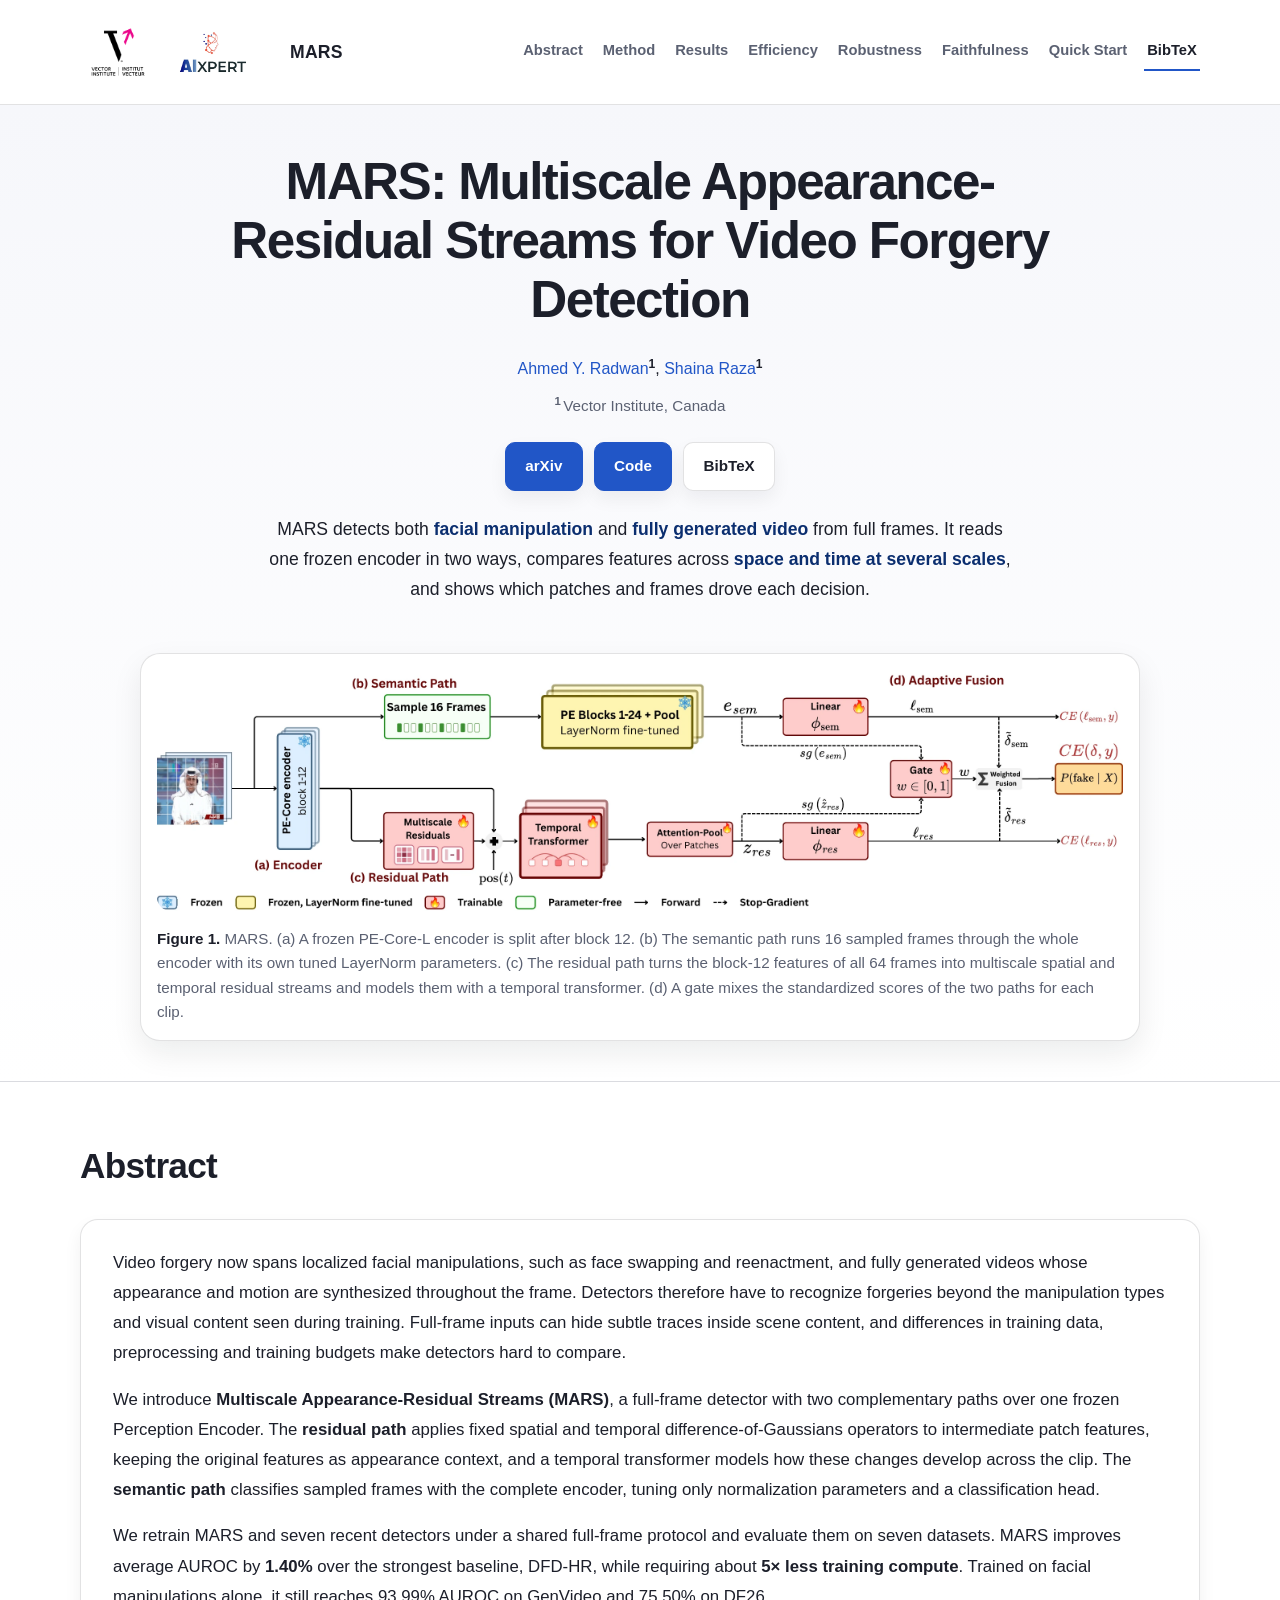
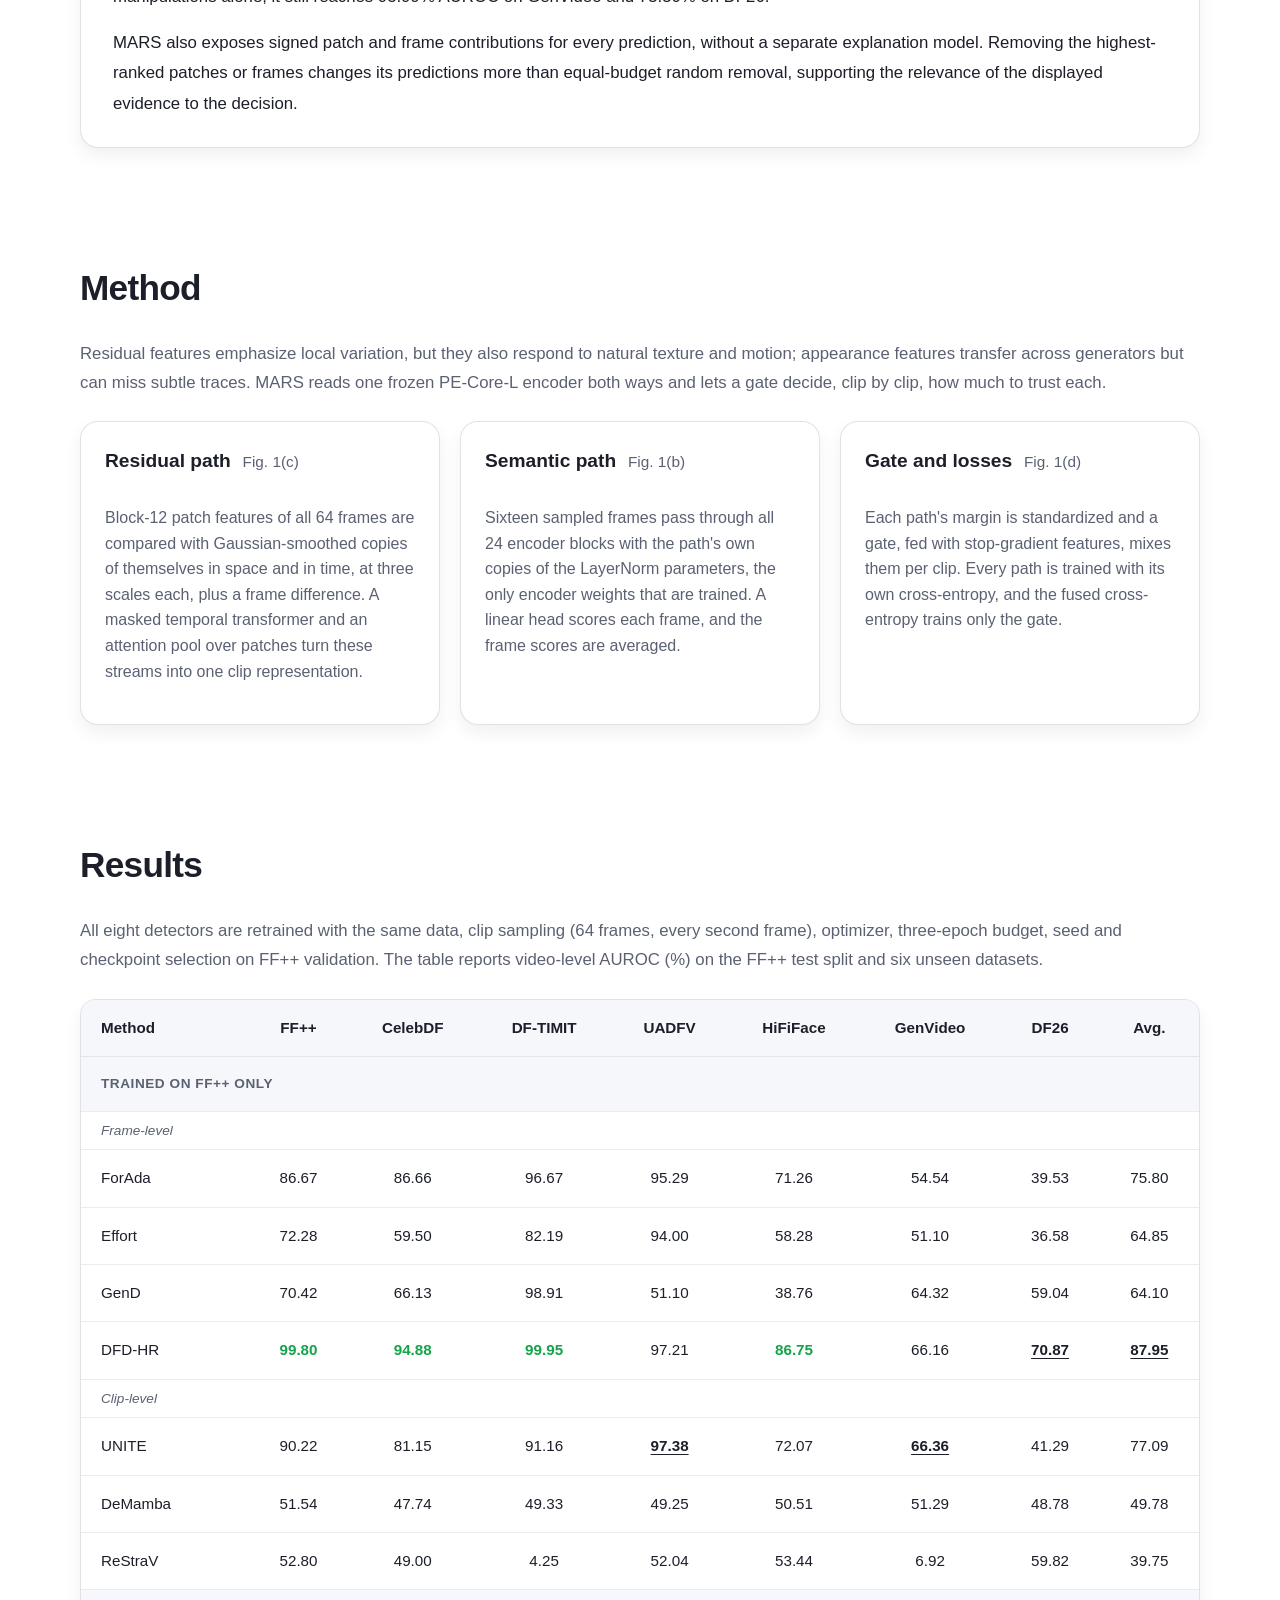
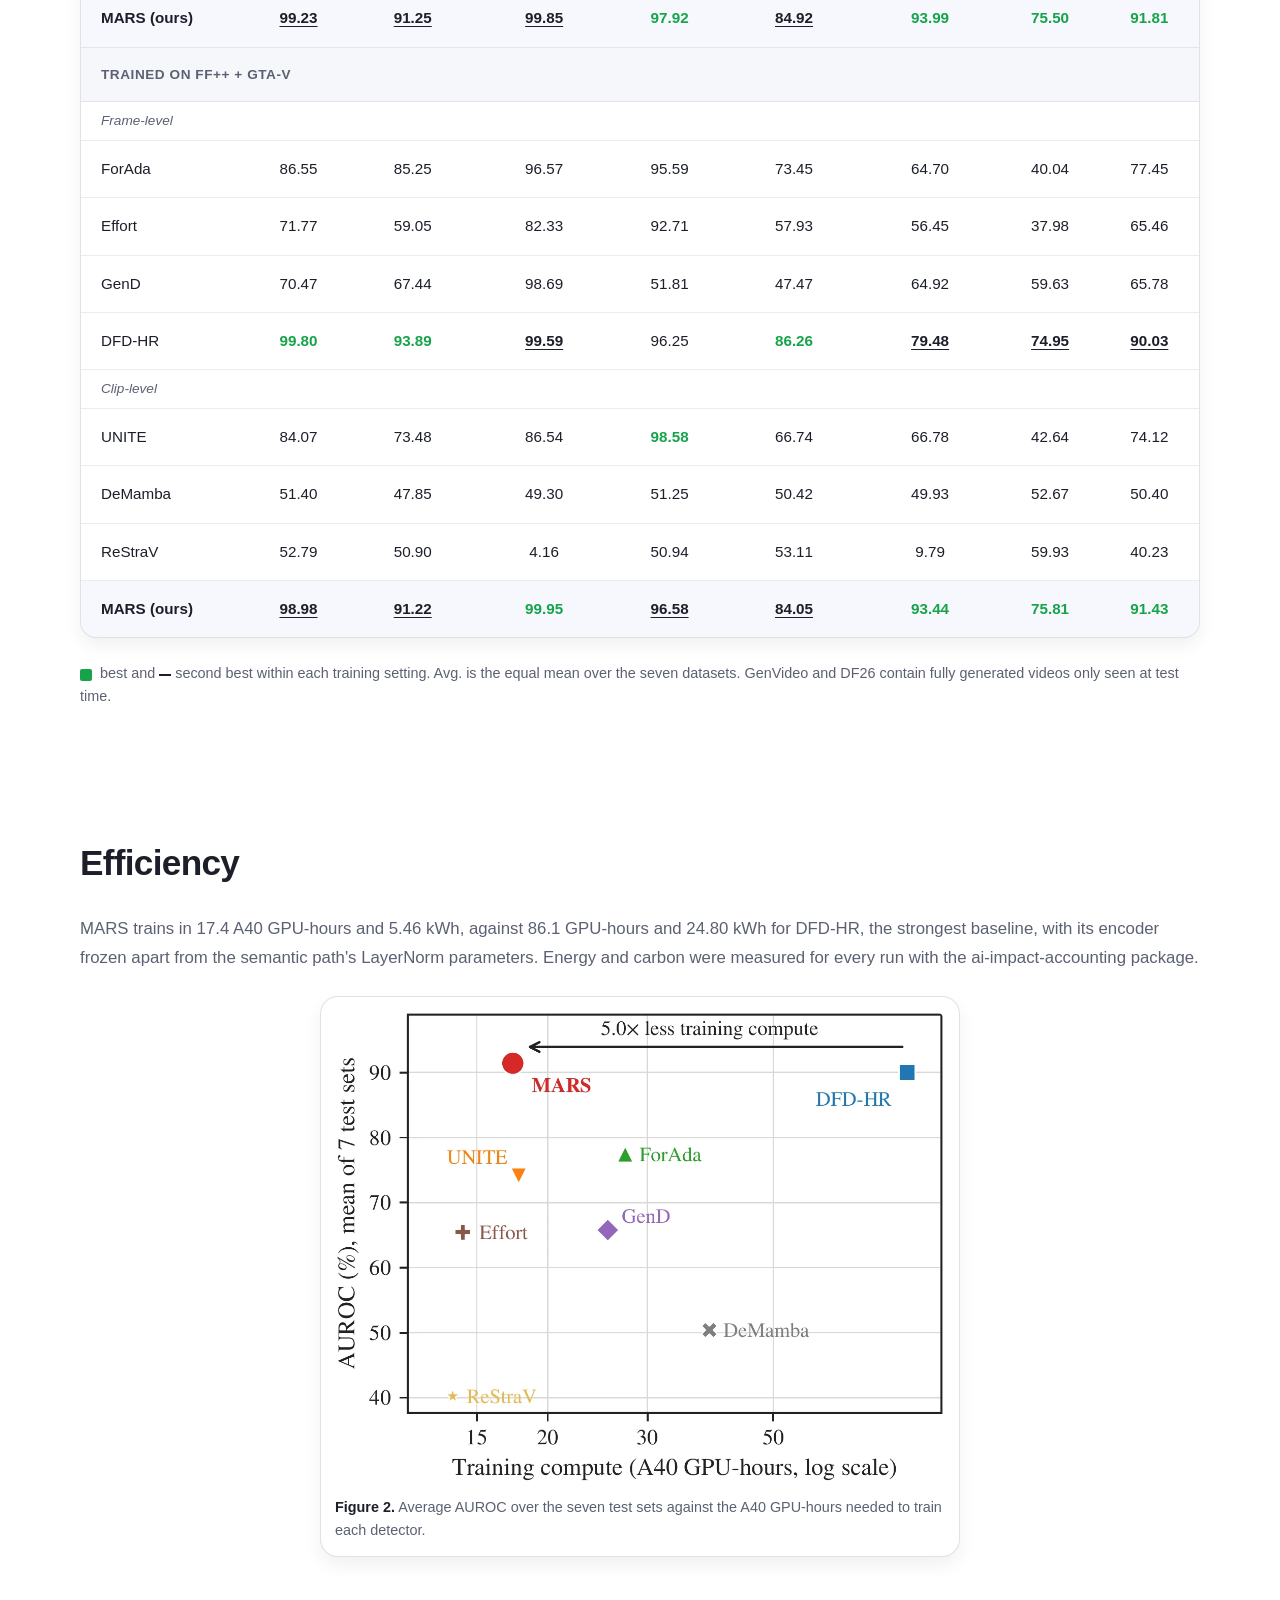
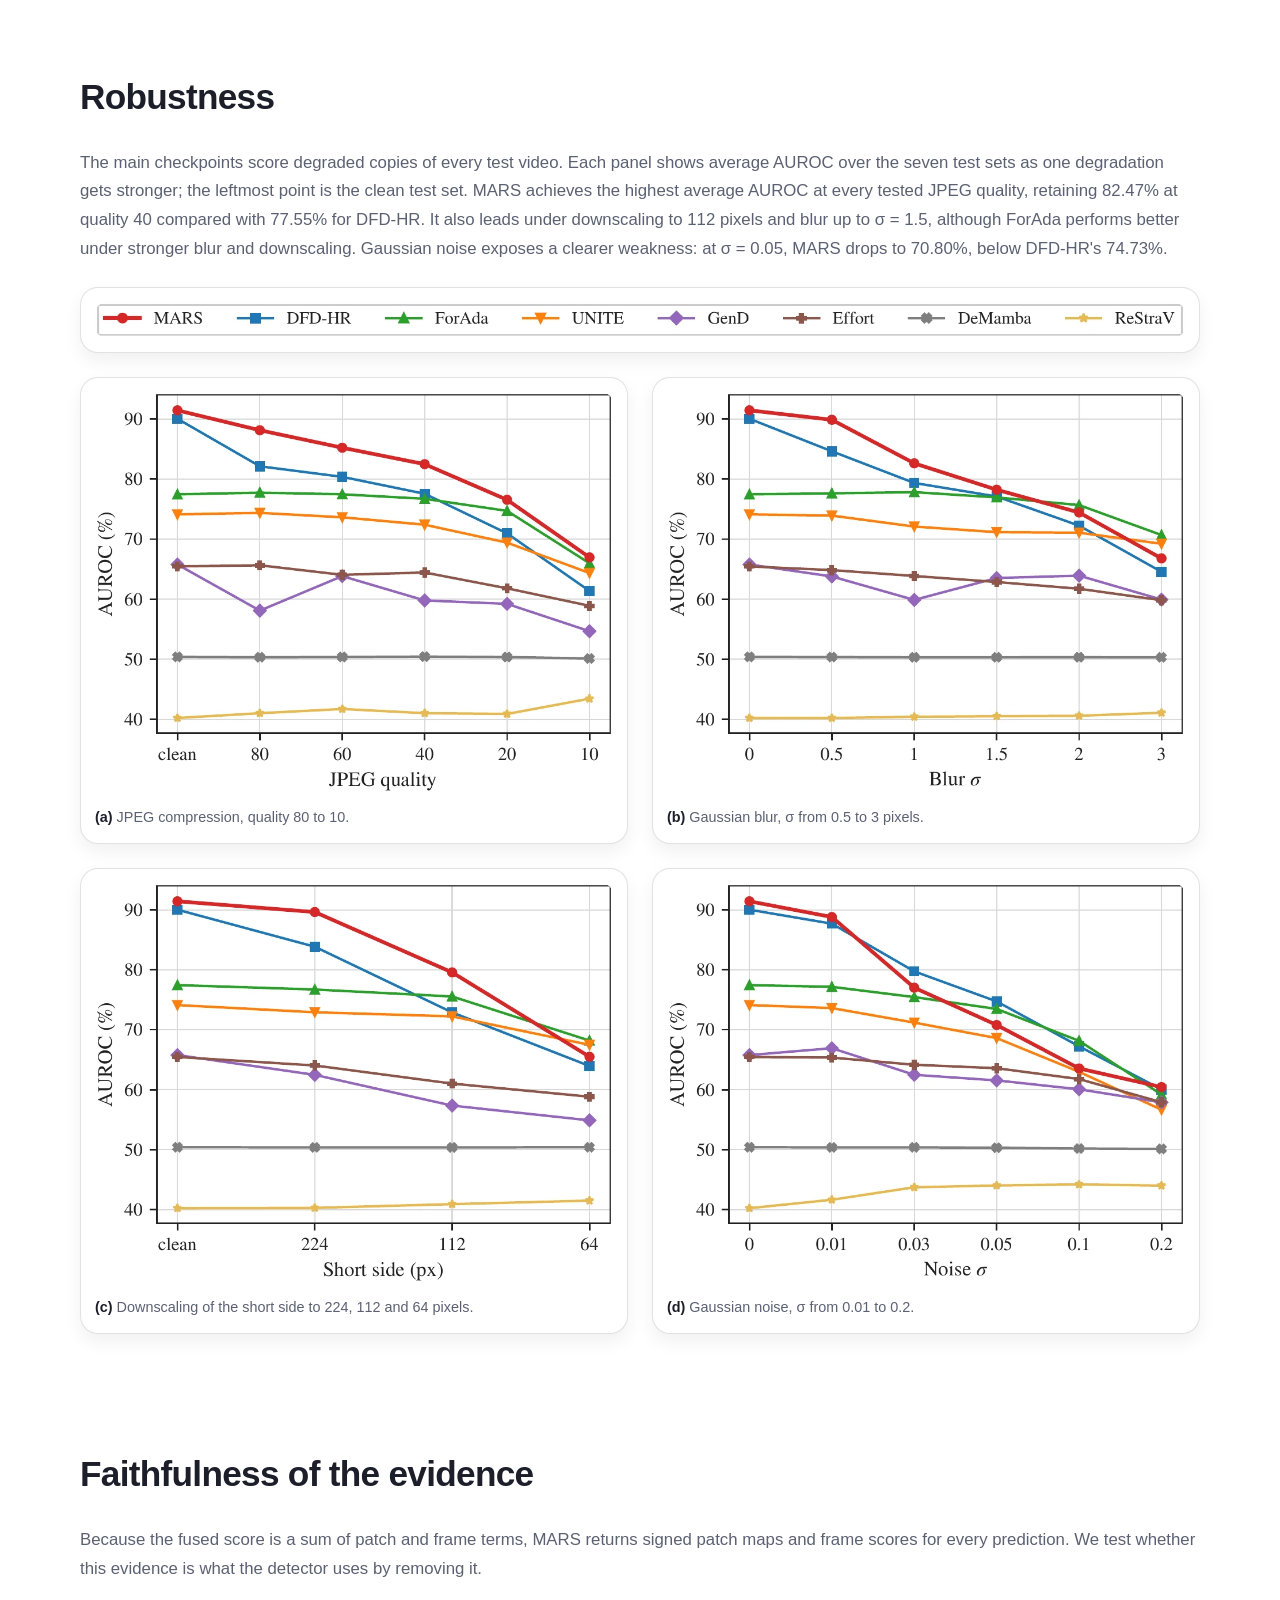
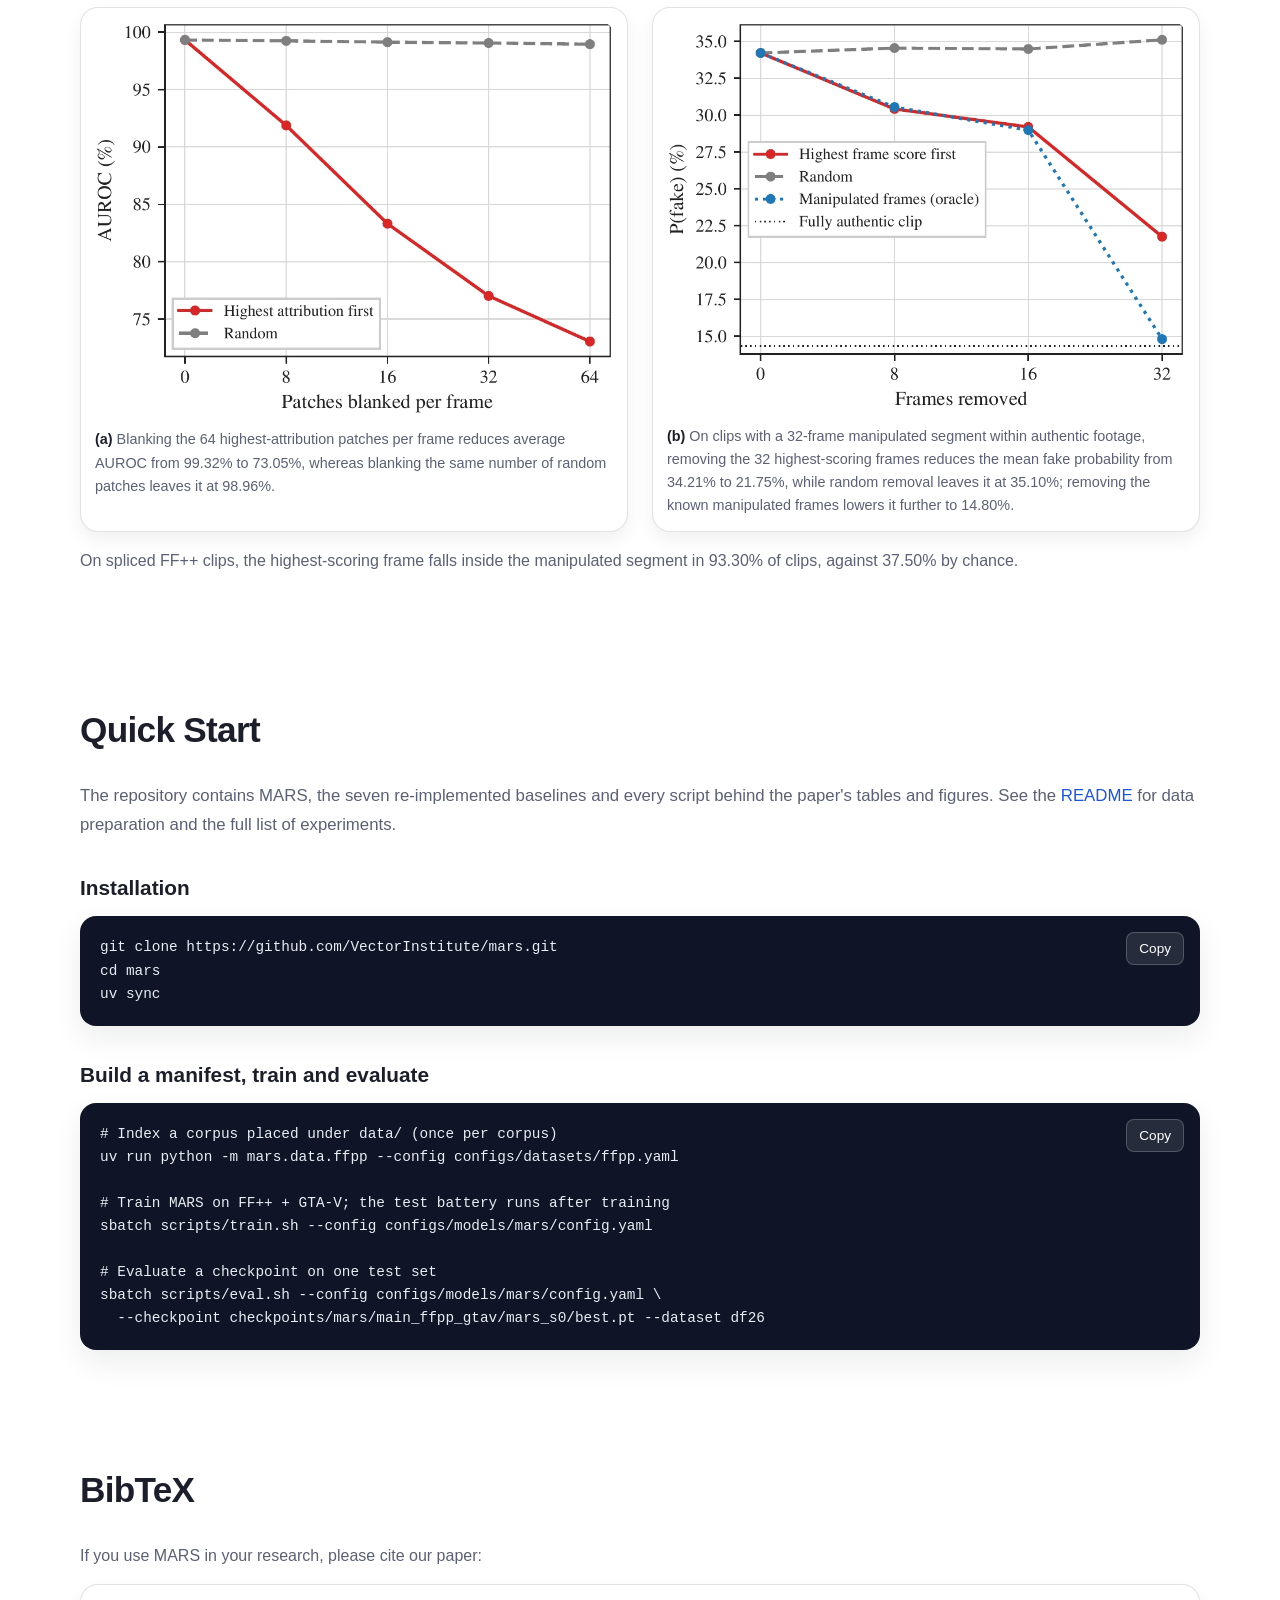
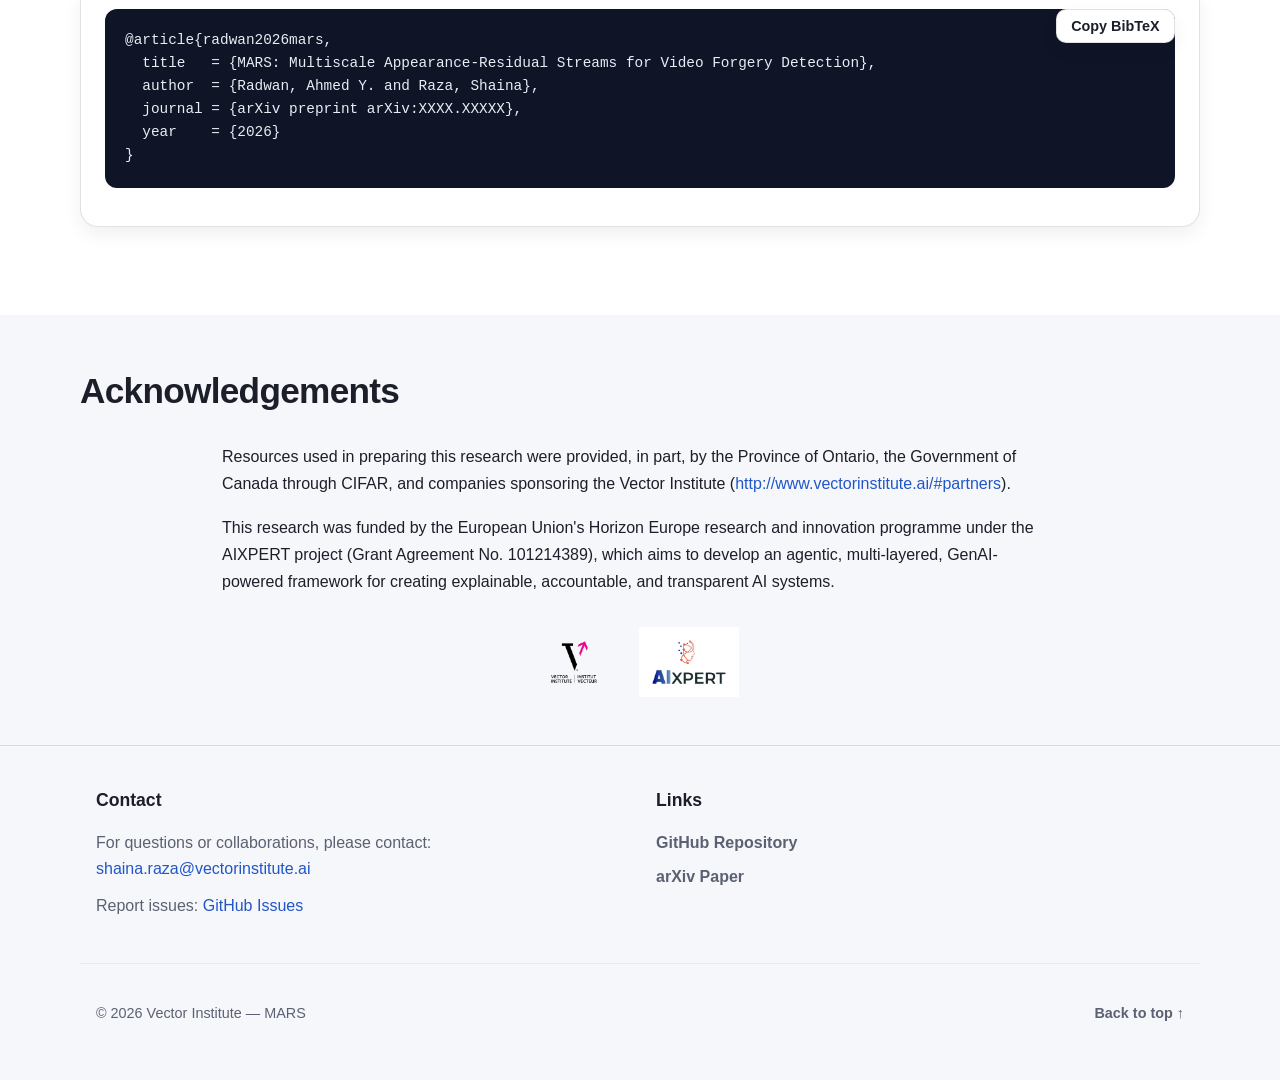
==== docs/index.html @ 0fc864e3 "MARS release" ====
<!-- docs/index.html -->
<!DOCTYPE html>
<html lang="en">
<head>
  <meta charset="UTF-8" />
  <meta name="viewport" content="width=device-width, initial-scale=1.0" />
  <title>MARS: Multiscale Appearance-Residual Streams for Video Forgery Detection</title>
  <meta name="description" content="MARS is a full-frame video forgery detector for facial manipulation and fully generated video. It combines multiscale spatial and temporal feature differences with adapted appearance features from one frozen Perception Encoder, and exposes faithful patch and frame evidence." />
  <link rel="canonical" href="https://vectorinstitute.github.io/mars/" />
  <meta property="og:title" content="MARS: Multiscale Appearance-Residual Streams for Video Forgery Detection" />
  <meta property="og:description" content="A full-frame video forgery detector for facial manipulation and fully generated video, with faithful patch and frame evidence." />
  <meta property="og:type" content="article" />
  <meta property="og:url" content="https://vectorinstitute.github.io/mars/" />
  <meta property="og:image" content="https://vectorinstitute.github.io/mars/assets/og.png" />
  <meta name="twitter:card" content="summary_large_image" />
  <meta name="citation_title" content="MARS: Multiscale Appearance-Residual Streams for Video Forgery Detection" />
  <meta name="citation_author" content="Radwan, Ahmed Y." />
  <meta name="citation_author" content="Raza, Shaina" />
  <meta name="citation_publication_date" content="2026" />
  <link rel="stylesheet" href="style.css" />
  <script defer src="main.js"></script>
  <script type="application/ld+json">
  {
    "@context": "https://schema.org",
    "@type": "ScholarlyArticle",
    "headline": "MARS: Multiscale Appearance-Residual Streams for Video Forgery Detection",
    "keywords": ["deepfake detection", "video forgery detection", "generated video detection", "explainability", "Perception Encoder"],
    "author": [
      {"@type": "Person", "name": "Ahmed Y. Radwan", "affiliation": {"@type": "Organization", "name": "Vector Institute"}},
      {"@type": "Person", "name": "Shaina Raza", "affiliation": {"@type": "Organization", "name": "Vector Institute"}}
    ],
    "datePublished": "2026",
    "publisher": {"@type": "Organization", "name": "Vector Institute"},
    "url": "https://vectorinstitute.github.io/mars"
  }
  </script>
</head>
<body>
  <header class="topbar" id="top">
    <div class="topbar-inner">
      <div class="topbar-logos">
        <img src="assets/logos/vector-black.webp" alt="Vector Institute" class="logo-img logo-vector" />
        <img src="assets/logos/aixpert.webp" alt="AIXPERT" class="logo-img" />
      </div>
      <a class="brand" href="#top" aria-label="MARS home">
        <span class="brand-name">MARS</span>
      </a>
      <button class="nav-toggle" id="navToggle" aria-label="Toggle navigation" aria-expanded="false">
        <span></span><span></span><span></span>
      </button>
      <nav class="nav" id="nav" aria-label="Site navigation">
        <a href="#abstract">Abstract</a>
        <a href="#method">Method</a>
        <a href="#results">Results</a>
        <a href="#efficiency">Efficiency</a>
        <a href="#robustness">Robustness</a>
        <a href="#faithfulness">Faithfulness</a>
        <a href="#quickstart">Quick Start</a>
        <a href="#citation">BibTeX</a>
      </nav>
    </div>
  </header>

  <section class="hero">
    <div class="container">
      <div class="hero-content">
        <div class="hero-text">
          <h1 class="title">MARS: Multiscale Appearance-Residual Streams for Video Forgery Detection</h1>
          <p class="authors">
            <a href="https://scholar.google.com/citations?user=Fmhn-MQAAAAJ&hl=en" target="_blank" rel="noreferrer">Ahmed Y. Radwan</a><sup>1</sup>,
            <a href="https://scholar.google.com/citations?user=chcz7RMAAAAJ&hl=en" target="_blank" rel="noreferrer">Shaina Raza</a><sup>1</sup>
          </p>
          <p class="affiliations"><sup>1</sup>Vector Institute, Canada</p>
          <div class="button-row">
            <a class="btn btn-primary" target="_blank" rel="noreferrer" href="https://arxiv.org/abs/XXXX.XXXXX">
              arXiv
            </a>
            <a class="btn btn-primary" target="_blank" rel="noreferrer" href="https://github.com/VectorInstitute/mars">
              Code
            </a>
            <a class="btn" href="#citation">BibTeX</a>
          </div>
          <p class="lead">
            MARS detects both <strong>facial manipulation</strong> and <strong>fully generated video</strong> from full frames.
            It reads one frozen encoder in two ways, compares features across <strong>space and time at several scales</strong>,
            and shows which patches and frames drove each decision.
          </p>
        </div>
        <div class="hero-figure">
          <figure>
            <img src="assets/figures/mars-overview.webp" alt="MARS architecture: a frozen PE-Core-L encoder, a semantic path with tuned LayerNorms on 16 sampled frames, a residual path with multiscale spatial and temporal difference streams and a temporal transformer on all 64 frames, and a gate that mixes the two paths" />
            <figcaption>
              <strong>Figure 1.</strong> MARS. (a) A frozen PE-Core-L encoder is split after block 12. (b) The semantic path runs
              16 sampled frames through the whole encoder with its own tuned LayerNorm parameters. (c) The residual path turns the
              block-12 features of all 64 frames into multiscale spatial and temporal residual streams and models them with a
              temporal transformer. (d) A gate mixes the standardized scores of the two paths for each clip.
            </figcaption>
          </figure>
        </div>
      </div>
    </div>
  </section>

  <main class="container">
    <section id="abstract" class="section">
      <h2>Abstract</h2>
      <div class="abstract-box">
        <p>
          Video forgery now spans localized facial manipulations, such as face swapping and reenactment, and fully generated
          videos whose appearance and motion are synthesized throughout the frame. Detectors therefore have to recognize forgeries
          beyond the manipulation types and visual content seen during training. Full-frame inputs can hide subtle traces inside
          scene content, and differences in training data, preprocessing and training budgets make detectors hard to compare.
        </p>
        <p>
          We introduce <strong>Multiscale Appearance-Residual Streams (MARS)</strong>, a full-frame detector with two complementary
          paths over one frozen Perception Encoder. The <strong>residual path</strong> applies fixed spatial and temporal
          difference-of-Gaussians operators to intermediate patch features, keeping the original features as appearance context,
          and a temporal transformer models how these changes develop across the clip. The <strong>semantic path</strong> classifies
          sampled frames with the complete encoder, tuning only normalization parameters and a classification head.
        </p>
        <p>
          We retrain MARS and seven recent detectors under a shared full-frame protocol and evaluate them on seven datasets.
          MARS improves average AUROC by <strong>1.40%</strong> over the strongest baseline, DFD-HR, while requiring about
          <strong>5&times; less training compute</strong>. Trained on facial manipulations alone, it still reaches 93.99% AUROC on
          GenVideo and 75.50% on DF26.
        </p>
        <p>
          MARS also exposes signed patch and frame contributions for every prediction, without a separate explanation model.
          Removing the highest-ranked patches or frames changes its predictions more than equal-budget random removal,
          supporting the relevance of the displayed evidence to the decision.
        </p>
      </div>
    </section>

    <section id="method" class="section">
      <h2>Method</h2>
      <p class="section-intro">
        Residual features emphasize local variation, but they also respond to natural texture and motion; appearance features
        transfer across generators but can miss subtle traces. MARS reads one frozen PE-Core-L encoder both ways and lets a gate
        decide, clip by clip, how much to trust each.
      </p>
      <div class="task-grid">
        <div class="task-card">
          <div class="task-header"><h3>Residual path <span class="panel-ref">Fig. 1(c)</span></h3></div>
          <p class="task-description">
            Block-12 patch features of all 64 frames are compared with Gaussian-smoothed copies of themselves in space and in time,
            at three scales each, plus a frame difference. A masked temporal transformer and an attention pool over patches turn
            these streams into one clip representation.
          </p>
        </div>
        <div class="task-card">
          <div class="task-header"><h3>Semantic path <span class="panel-ref">Fig. 1(b)</span></h3></div>
          <p class="task-description">
            Sixteen sampled frames pass through all 24 encoder blocks with the path's own copies of the LayerNorm parameters,
            the only encoder weights that are trained. A linear head scores each frame, and the frame scores are averaged.
          </p>
        </div>
        <div class="task-card">
          <div class="task-header"><h3>Gate and losses <span class="panel-ref">Fig. 1(d)</span></h3></div>
          <p class="task-description">
            Each path's margin is standardized and a gate, fed with stop-gradient features, mixes them per clip. Every path is
            trained with its own cross-entropy, and the fused cross-entropy trains only the gate.
          </p>
        </div>
      </div>
    </section>

    <section id="results" class="section">
      <h2>Results</h2>
      <p class="section-intro">
        All eight detectors are retrained with the same data, clip sampling (64 frames, every second frame), optimizer,
        three-epoch budget, seed and checkpoint selection on FF++ validation. The table reports video-level AUROC (%) on the
        FF++ test split and six unseen datasets.
      </p>
      <div class="table-wrap">
        <table class="table">
          <thead>
            <tr>
              <th>Method</th>
              <th class="center">FF++</th>
              <th class="center">CelebDF</th>
              <th class="center">DF-TIMIT</th>
              <th class="center">UADFV</th>
              <th class="center">HiFiFace</th>
              <th class="center">GenVideo</th>
              <th class="center">DF26</th>
              <th class="center">Avg.</th>
            </tr>
          </thead>
          <tbody>
          <tr class="group"><td colspan="9">Trained on FF++ only</td></tr>
          <tr class="subgroup"><td colspan="9">Frame-level</td></tr>
          <tr><td>ForAda</td><td class="center">86.67</td><td class="center">86.66</td><td class="center">96.67</td><td class="center">95.29</td><td class="center">71.26</td><td class="center">54.54</td><td class="center">39.53</td><td class="center">75.80</td></tr>
          <tr><td>Effort</td><td class="center">72.28</td><td class="center">59.50</td><td class="center">82.19</td><td class="center">94.00</td><td class="center">58.28</td><td class="center">51.10</td><td class="center">36.58</td><td class="center">64.85</td></tr>
          <tr><td>GenD</td><td class="center">70.42</td><td class="center">66.13</td><td class="center">98.91</td><td class="center">51.10</td><td class="center">38.76</td><td class="center">64.32</td><td class="center">59.04</td><td class="center">64.10</td></tr>
          <tr><td>DFD-HR</td><td class="center best">99.80</td><td class="center best">94.88</td><td class="center best">99.95</td><td class="center">97.21</td><td class="center best">86.75</td><td class="center">66.16</td><td class="center second">70.87</td><td class="center second">87.95</td></tr>
          <tr class="subgroup"><td colspan="9">Clip-level</td></tr>
          <tr><td>UNITE</td><td class="center">90.22</td><td class="center">81.15</td><td class="center">91.16</td><td class="center second">97.38</td><td class="center">72.07</td><td class="center second">66.36</td><td class="center">41.29</td><td class="center">77.09</td></tr>
          <tr><td>DeMamba</td><td class="center">51.54</td><td class="center">47.74</td><td class="center">49.33</td><td class="center">49.25</td><td class="center">50.51</td><td class="center">51.29</td><td class="center">48.78</td><td class="center">49.78</td></tr>
          <tr><td>ReStraV</td><td class="center">52.80</td><td class="center">49.00</td><td class="center">4.25</td><td class="center">52.04</td><td class="center">53.44</td><td class="center">6.92</td><td class="center">59.82</td><td class="center">39.75</td></tr>
          <tr class="highlight"><td>MARS (ours)</td><td class="center second">99.23</td><td class="center second">91.25</td><td class="center second">99.85</td><td class="center best">97.92</td><td class="center second">84.92</td><td class="center best">93.99</td><td class="center best">75.50</td><td class="center best">91.81</td></tr>
          <tr class="group"><td colspan="9">Trained on FF++ + GTA-V</td></tr>
          <tr class="subgroup"><td colspan="9">Frame-level</td></tr>
          <tr><td>ForAda</td><td class="center">86.55</td><td class="center">85.25</td><td class="center">96.57</td><td class="center">95.59</td><td class="center">73.45</td><td class="center">64.70</td><td class="center">40.04</td><td class="center">77.45</td></tr>
          <tr><td>Effort</td><td class="center">71.77</td><td class="center">59.05</td><td class="center">82.33</td><td class="center">92.71</td><td class="center">57.93</td><td class="center">56.45</td><td class="center">37.98</td><td class="center">65.46</td></tr>
          <tr><td>GenD</td><td class="center">70.47</td><td class="center">67.44</td><td class="center">98.69</td><td class="center">51.81</td><td class="center">47.47</td><td class="center">64.92</td><td class="center">59.63</td><td class="center">65.78</td></tr>
          <tr><td>DFD-HR</td><td class="center best">99.80</td><td class="center best">93.89</td><td class="center second">99.59</td><td class="center">96.25</td><td class="center best">86.26</td><td class="center second">79.48</td><td class="center second">74.95</td><td class="center second">90.03</td></tr>
          <tr class="subgroup"><td colspan="9">Clip-level</td></tr>
          <tr><td>UNITE</td><td class="center">84.07</td><td class="center">73.48</td><td class="center">86.54</td><td class="center best">98.58</td><td class="center">66.74</td><td class="center">66.78</td><td class="center">42.64</td><td class="center">74.12</td></tr>
          <tr><td>DeMamba</td><td class="center">51.40</td><td class="center">47.85</td><td class="center">49.30</td><td class="center">51.25</td><td class="center">50.42</td><td class="center">49.93</td><td class="center">52.67</td><td class="center">50.40</td></tr>
          <tr><td>ReStraV</td><td class="center">52.79</td><td class="center">50.90</td><td class="center">4.16</td><td class="center">50.94</td><td class="center">53.11</td><td class="center">9.79</td><td class="center">59.93</td><td class="center">40.23</td></tr>
          <tr class="highlight"><td>MARS (ours)</td><td class="center second">98.98</td><td class="center second">91.22</td><td class="center best">99.95</td><td class="center second">96.58</td><td class="center second">84.05</td><td class="center best">93.44</td><td class="center best">75.81</td><td class="center best">91.43</td></tr>
          </tbody>
        </table>
      </div>
      <p class="table-note">
        <span class="best"></span> best and <span class="second-mark"></span> second best within each training setting.
        Avg. is the equal mean over the seven datasets. GenVideo and DF26 contain fully generated videos only seen at test time.
      </p>
    </section>

    <section id="efficiency" class="section">
      <h2>Efficiency</h2>
      <p class="section-intro">
        MARS trains in 17.4 A40 GPU-hours and 5.46 kWh, against 86.1 GPU-hours and 24.80 kWh for DFD-HR, the strongest
        baseline, with its encoder frozen apart from the semantic path's LayerNorm parameters. Energy and carbon were measured
        for every run with the ai-impact-accounting package.
      </p>
      <figure class="figure figure-medium">
        <img src="assets/figures/accuracy-vs-compute.webp" alt="Average AUROC against training GPU-hours for the eight detectors; MARS is top left" />
        <figcaption><strong>Figure 2.</strong> Average AUROC over the seven test sets against the A40 GPU-hours needed to train each detector.</figcaption>
      </figure>
    </section>

    <section id="robustness" class="section">
      <h2>Robustness</h2>
      <p class="section-intro">
        The main checkpoints score degraded copies of every test video. Each panel shows average AUROC over the seven test sets
        as one degradation gets stronger; the leftmost point is the clean test set. MARS achieves the highest average AUROC at
        every tested JPEG quality, retaining 82.47% at quality 40 compared with 77.55% for DFD-HR. It also leads under
        downscaling to 112 pixels and blur up to &sigma; = 1.5, although ForAda performs better under stronger blur and
        downscaling. Gaussian noise exposes a clearer weakness: at &sigma; = 0.05, MARS drops to 70.80%, below DFD-HR's 74.73%.
      </p>
      <figure class="figure"><img src="assets/figures/legend-methods.webp" alt="Legend: MARS, DFD-HR, ForAda, UNITE, GenD, Effort, DeMamba, ReStraV" /></figure>
      <div class="figure-grid-2">
        <figure class="figure"><img src="assets/figures/robustness-jpeg.webp" alt="AUROC under JPEG compression" /><figcaption><strong>(a)</strong> JPEG compression, quality 80 to 10.</figcaption></figure>
        <figure class="figure"><img src="assets/figures/robustness-blur.webp" alt="AUROC under Gaussian blur" /><figcaption><strong>(b)</strong> Gaussian blur, &sigma; from 0.5 to 3 pixels.</figcaption></figure>
        <figure class="figure"><img src="assets/figures/robustness-resize.webp" alt="AUROC under downscaling" /><figcaption><strong>(c)</strong> Downscaling of the short side to 224, 112 and 64 pixels.</figcaption></figure>
        <figure class="figure"><img src="assets/figures/robustness-noise.webp" alt="AUROC under Gaussian noise" /><figcaption><strong>(d)</strong> Gaussian noise, &sigma; from 0.01 to 0.2.</figcaption></figure>
      </div>
    </section>

    <section id="faithfulness" class="section">
      <h2>Faithfulness of the evidence</h2>
      <p class="section-intro">
        Because the fused score is a sum of patch and frame terms, MARS returns signed patch maps and frame scores for every
        prediction. We test whether this evidence is what the detector uses by removing it.
      </p>
      <div class="figure-grid-2">
        <figure class="figure">
          <img src="assets/figures/faithfulness-patches.webp" alt="AUROC after blanking the highest-attribution patches versus random patches" />
          <figcaption><strong>(a)</strong> Blanking the 64 highest-attribution patches per frame reduces average AUROC from 99.32% to 73.05%, whereas blanking the same number of random patches leaves it at 98.96%.</figcaption>
        </figure>
        <figure class="figure">
          <img src="assets/figures/faithfulness-frames.webp" alt="Probability of manipulation after removing the highest-scoring, random or manipulated frames" />
          <figcaption><strong>(b)</strong> On clips with a 32-frame manipulated segment within authentic footage, removing the 32 highest-scoring frames reduces the mean fake probability from 34.21% to 21.75%, while random removal leaves it at 35.10%; removing the known manipulated frames lowers it further to 14.80%.</figcaption>
        </figure>
      </div>
      <p class="muted">
        On spliced FF++ clips, the highest-scoring frame falls inside the manipulated segment in 93.30% of clips, against 37.50% by chance.
      </p>
    </section>

    <section id="quickstart" class="section">
      <h2>Quick Start</h2>
      <p class="section-intro">
        The repository contains MARS, the seven re-implemented baselines and every script behind the paper's tables and figures.
        See the <a href="https://github.com/VectorInstitute/mars" target="_blank" rel="noreferrer">README</a> for data preparation and the full list of experiments.
      </p>
      <div class="code-section">
        <h3 class="h3">Installation</h3>
        <div class="code-card">
          <button class="code-copy" data-target="code-install" aria-label="Copy installation commands">Copy</button>
          <pre id="code-install"><code>git clone https://github.com/VectorInstitute/mars.git
cd mars
uv sync</code></pre>
        </div>
      </div>
      <div class="code-section">
        <h3 class="h3">Build a manifest, train and evaluate</h3>
        <div class="code-card">
          <button class="code-copy" data-target="code-run" aria-label="Copy training and evaluation commands">Copy</button>
          <pre id="code-run"><code># Index a corpus placed under data/ (once per corpus)
uv run python -m mars.data.ffpp --config configs/datasets/ffpp.yaml

# Train MARS on FF++ + GTA-V; the test battery runs after training
sbatch scripts/train.sh --config configs/models/mars/config.yaml

# Evaluate a checkpoint on one test set
sbatch scripts/eval.sh --config configs/models/mars/config.yaml \
  --checkpoint checkpoints/mars/main_ffpp_gtav/mars_s0/best.pt --dataset df26</code></pre>
        </div>
      </div>
    </section>

    <section id="citation" class="section">
      <h2>BibTeX</h2>
      <p class="muted">If you use MARS in your research, please cite our paper:</p>
      <div class="bibtex-section">
        <button class="btn btn-small btn-copy" id="copyBibtex" type="button" aria-label="Copy BibTeX citation">Copy BibTeX</button>
        <pre class="bibtex" id="bibtexBlock"><code>@article{radwan2026mars,
  title   = {MARS: Multiscale Appearance-Residual Streams for Video Forgery Detection},
  author  = {Radwan, Ahmed Y. and Raza, Shaina},
  journal = {arXiv preprint arXiv:XXXX.XXXXX},
  year    = {2026}
}</code></pre>
        <p class="copy-status" id="copyStatus" role="status" aria-live="polite"></p>
      </div>
    </section>

    <section id="acknowledgements" class="section">
      <h2>Acknowledgements</h2>
      <div class="ack-content">
        <p>
          Resources used in preparing this research were provided, in part, by the Province of Ontario,
          the Government of Canada through CIFAR, and companies sponsoring the Vector Institute
          (<a href="http://www.vectorinstitute.ai/#partners" target="_blank" rel="noreferrer">http://www.vectorinstitute.ai/#partners</a>).
        </p>
        <p>
          This research was funded by the European Union's Horizon Europe research and innovation programme
          under the AIXPERT project (Grant Agreement No. 101214389), which aims to develop an agentic,
          multi-layered, GenAI-powered framework for creating explainable, accountable, and transparent AI systems.
        </p>
        <div class="ack-logos">
          <img src="assets/logos/vector-black.webp" alt="Vector Institute" />
          <img src="assets/logos/aixpert.webp" alt="AIXPERT" />
        </div>
      </div>
    </section>

    <footer class="footer">
      <div class="footer-content">
        <div class="footer-section">
          <h3 class="h3">Contact</h3>
          <p>
            For questions or collaborations, please contact:<br/>
            <a href="mailto:shaina.raza@vectorinstitute.ai">shaina.raza@vectorinstitute.ai</a>
          </p>
          <p>Report issues: <a href="https://github.com/VectorInstitute/mars/issues" target="_blank" rel="noreferrer">GitHub Issues</a></p>
        </div>
        <div class="footer-section">
          <h3 class="h3">Links</h3>
          <ul class="footer-links">
            <li><a href="https://github.com/VectorInstitute/mars" target="_blank" rel="noreferrer">GitHub Repository</a></li>
            <li><a href="https://arxiv.org/abs/XXXX.XXXXX" target="_blank" rel="noreferrer">arXiv Paper</a></li>
          </ul>
        </div>
      </div>
      <div class="footer-bottom">
        <p>© 2026 Vector Institute — MARS</p>
        <p><a href="#top">Back to top ↑</a></p>
      </div>
    </footer>
  </main>
</body>
</html>
---- docs/style.css ----
/* docs/style.css: layout and styling of the MARS project page */

:root {
  --bg: #ffffff;
  --bg-soft: #f6f7fb;
  --bg-light: #fafbfd;
  --text: #1c1f2a;
  --text-muted: #5b6172;
  --border: rgba(20, 22, 30, 0.12);
  --border-light: rgba(20, 22, 30, 0.06);
  --shadow: 0 12px 30px rgba(18, 20, 30, 0.08);
  --shadow-sm: 0 8px 18px rgba(18, 20, 30, 0.06);
  --brand: #0b2e6f;
  --brand-2: #2156c7;
  --primary: #2156c7;
  --pill: rgba(33, 86, 199, 0.08);
  --success: #16a34a;
  --warning: #dc2626;
  --max: 1120px;
}

* {
  box-sizing: border-box;
}

html {
  scroll-behavior: smooth;
}

body {
  margin: 0;
  font-family: ui-sans-serif, -apple-system, BlinkMacSystemFont, "Segoe UI",
    Roboto, Helvetica, Arial, "Apple Color Emoji", "Segoe UI Emoji";
  color: var(--text);
  background: var(--bg);
  line-height: 1.6;
  -webkit-font-smoothing: antialiased;
}

a {
  color: var(--brand-2);
  text-decoration: none;
  transition: color 0.15s ease;
}
a:hover {
  text-decoration: underline;
}

.container {
  width: min(var(--max), calc(100% - 2rem));
  margin: 0 auto;
}

/* ==================== Topbar ==================== */
.topbar {
  position: sticky;
  top: 0;
  z-index: 50;
  background: rgba(255, 255, 255, 0.92);
  backdrop-filter: blur(10px);
  border-bottom: 1px solid var(--border);
}

.topbar-inner {
  width: min(var(--max), calc(100% - 2rem));
  margin: 0 auto;
  padding: 0.75rem 0;
  display: flex;
  align-items: center;
  gap: 1rem;
}

.brand {
  display: flex;
  align-items: center;
  gap: 0.6rem;
  min-width: 160px;
}

.brand-mark {
  color: var(--brand-2);
  font-weight: 900;
  font-size: 1.5rem;
  line-height: 1;
}

.brand-name {
  font-weight: 800;
  letter-spacing: 0.2px;
  color: var(--text);
  font-size: 1.1rem;
}
/* Topbar logos */
.topbar-logos {
  display: flex;
  align-items: center;
  gap: 0.75rem;
  margin-right: 1rem;
}

.topbar-logos .logo-img {
  height: 64px;
  width: auto;
  object-fit: contain;
}

.nav {
  margin-left: auto;
  display: flex;
  flex-wrap: wrap;
  gap: 0.85rem;
  align-items: center;
}

.nav a {
  color: var(--text-muted);
  font-weight: 600;
  font-size: 0.92rem;
  padding: 0.4rem 0.2rem;
  border-bottom: 2px solid transparent;
  transition: color 0.15s ease, border-color 0.15s ease;
}

.nav a:hover {
  color: var(--text);
  text-decoration: none;
}

.nav a.active {
  color: var(--text);
  border-bottom-color: var(--brand-2);
}

.nav-toggle {
  margin-left: auto;
  display: none;
  width: 40px;
  height: 36px;
  border: 1px solid var(--border);
  background: #fff;
  border-radius: 10px;
  padding: 8px;
  cursor: pointer;
}
.nav-toggle span {
  display: block;
  height: 2px;
  margin: 4px 0;
  background: var(--text);
  border-radius: 2px;
}

/* ==================== Hero ==================== */
.hero {
  background: linear-gradient(180deg, var(--bg-soft), #fff);
  border-bottom: 1px solid var(--border);
  padding: 3rem 0 2.5rem;
}

.hero-content {
  max-width: 100%;
}

/* Hero text - centered like HumaniBench */
.hero-text {
  text-align: center;
  max-width: 900px;
  margin: 0 auto;
}

/* Logos row - centered */
.logo-row {
  display: flex;
  gap: 1.5rem;
  align-items: center;
  justify-content: center;
  margin-bottom: 1.5rem;
}

.logo {
  width: auto;
  object-fit: contain;
  filter: none;
}

.vector-logo {
  height: 70px;
}
.aixpert-logo {
  height: 60px;
  opacity: 0.95;
}

/* Title - larger and centered */
.title {
  margin: 0;
  font-size: clamp(2rem, 5vw, 3.2rem);
  font-weight: 700;
  letter-spacing: -0.03em;
  line-height: 1.15;
}

/* Authors - styled with links */
.authors {
  margin: 1.5rem 0 0.5rem;
  font-size: 1rem;
  line-height: 1.8;
  color: var(--text);
}

.authors a {
  color: var(--brand-2);
  font-weight: 500;
}

.authors sup {
  font-size: 0.75em;
  font-weight: 700;
}

.affiliations {
  margin: 0.25rem 0 0;
  font-size: 0.95rem;
  color: var(--text-muted);
}

.affiliations sup {
  font-size: 0.75em;
  font-weight: 700;
  margin-right: 0.15rem;
}

/* Lead paragraph */
.lead {
  margin: 1.5rem auto 0;
  font-size: 1.1rem;
  color: var(--text);
  line-height: 1.7;
  max-width: 750px;
}

.lead strong {
  color: var(--brand);
  font-weight: 700;
}

/* Buttons */
.button-row {
  display: flex;
  flex-wrap: wrap;
  gap: 0.7rem;
  margin-top: 1.5rem;
  justify-content: center;
}

.btn {
  display: inline-flex;
  align-items: center;
  justify-content: center;
  gap: 0.5rem;
  padding: 0.7rem 1.2rem;
  border-radius: 10px;
  font-weight: 700;
  font-size: 0.95rem;
  border: 1px solid var(--border);
  background: #fff;
  color: var(--text);
  box-shadow: var(--shadow-sm);
  transition: all 0.15s ease;
  cursor: pointer;
}

.btn:hover {
  text-decoration: none;
  transform: translateY(-2px);
  box-shadow: 0 12px 24px rgba(20, 22, 30, 0.12);
  border-color: var(--brand-2);
}

.btn:active {
  transform: translateY(0);
}

.btn-primary {
  background: var(--brand-2);
  color: #fff;
  border-color: var(--brand-2);
}

.btn-primary:hover {
  background: var(--brand);
  border-color: var(--brand);
}

.btn-icon {
  width: 18px;
  height: 18px;
  object-fit: contain;
}

.btn-small {
  padding: 0.5rem 0.9rem;
  font-size: 0.9rem;
}

.btn-copy {
  gap: 0.4rem;
}

.btn-copy svg {
  width: 14px;
  height: 14px;
}

/* Badges */
.badge-row {
  margin-top: 1.5rem;
  display: flex;
  flex-wrap: wrap;
  gap: 0.6rem;
  justify-content: center;
}

.pill {
  display: inline-flex;
  align-items: center;
  padding: 0.45rem 0.85rem;
  border-radius: 999px;
  background: var(--pill);
  color: var(--brand);
  font-weight: 700;
  font-size: 0.9rem;
  border: 1px solid rgba(33, 86, 199, 0.14);
}

.pill-small {
  padding: 0.35rem 0.65rem;
  font-size: 0.85rem;
}

/* Hero figure - large and prominent */
.hero-figure {
  margin-top: 3rem;
  max-width: 1000px;
  margin-left: auto;
  margin-right: auto;
}

.hero-figure figure {
  margin: 0;
  background: #fff;
  border: 1px solid var(--border);
  border-radius: 20px;
  padding: 16px;
  box-shadow: var(--shadow);
}

.hero-figure img {
  width: 100%;
  height: auto;
  display: block;
  border-radius: 14px;
}

.hero-figure figcaption {
  margin-top: 1rem;
  color: var(--text-muted);
  font-size: 0.95rem;
  line-height: 1.6;
}

.hero-figure figcaption strong {
  color: var(--text);
  font-weight: 700;
}

/* ==================== Sections ==================== */
.section {
  padding: 3.5rem 0;
}

h2 {
  margin: 0 0 1.5rem;
  font-size: 2.2rem;
  font-weight: 700;
  letter-spacing: -0.02em;
}

.h3 {
  margin: 0 0 0.75rem;
  font-size: 1.3rem;
  font-weight: 700;
}

h4 {
  margin: 0 0 0.5rem;
  font-size: 1.1rem;
  font-weight: 700;
}

.section-intro {
  font-size: 1.05rem;
  color: var(--text-muted);
  margin-bottom: 1.5rem;
  line-height: 1.7;
}

.muted {
  color: var(--text-muted);
}
.small {
  font-size: 0.92rem;
}

/* Abstract box */
.abstract-box {
  background: #fff;
  border: 1px solid var(--border);
  border-radius: 18px;
  padding: 1.75rem 2rem;
  box-shadow: var(--shadow-sm);
  line-height: 1.8;
  font-size: 1.05rem;
}

.abstract-box p {
  margin: 0 0 1rem;
}

.abstract-box p:last-child {
  margin-bottom: 0;
}

.abstract-box em {
  font-style: italic;
  color: var(--brand);
}

.abstract-box strong {
  font-weight: 700;
  color: var(--text);
}

/* Info boxes */
.info-box {
  background: var(--bg-light);
  border: 1px solid var(--border-light);
  border-left: 4px solid var(--brand-2);
  border-radius: 12px;
  padding: 1.25rem 1.5rem;
  margin-top: 1.5rem;
}

.info-box .h3 {
  margin-top: 0;
  color: var(--brand);
}

/* Key findings */
.key-findings {
  background: var(--bg-light);
  border: 1px solid var(--border-light);
  border-radius: 18px;
  padding: 1.5rem 1.75rem;
  margin-top: 2rem;
}

.key-findings .h3 {
  margin-top: 0;
  color: var(--brand);
}

/* ==================== Stats Grid ==================== */
.grid-4 {
  display: grid;
  grid-template-columns: repeat(4, 1fr);
  gap: 1rem;
  margin: 1.5rem 0;
}

.stat {
  background: #fff;
  border: 1px solid var(--border);
  border-radius: 16px;
  padding: 1.25rem;
  box-shadow: var(--shadow-sm);
  text-align: center;
}

.stat-value {
  font-size: 2rem;
  font-weight: 900;
  color: var(--brand);
  line-height: 1;
}

.stat-label {
  color: var(--text-muted);
  font-weight: 600;
  font-size: 0.9rem;
  margin-top: 0.5rem;
}

/* ==================== Layout Helpers ==================== */
.two-col {
  display: grid;
  grid-template-columns: 1fr 1fr;
  gap: 1.5rem;
  align-items: start;
  margin-top: 1.5rem;
}

.two-col-figure {
  display: grid;
  grid-template-columns: 1fr 1.2fr;
  gap: 2rem;
  align-items: start;
  margin-top: 1.5rem;
}

.col-text {
  padding-right: 1rem;
}

.col-figure {
  position: sticky;
  top: 100px;
}

.card {
  background: #fff;
  border: 1px solid var(--border);
  border-radius: 18px;
  padding: 1.25rem 1.5rem;
  box-shadow: var(--shadow-sm);
}

.link-list {
  display: flex;
  flex-direction: column;
  gap: 0.6rem;
}

.link-list a {
  display: flex;
  align-items: center;
  gap: 0.5rem;
  padding: 0.5rem 0;
  font-weight: 600;
}

.link-icon {
  width: 20px;
  height: 20px;
  object-fit: contain;
  flex-shrink: 0;
}

.bullets {
  margin: 0.75rem 0 0;
  padding-left: 1.5rem;
}

.bullets li {
  margin: 0.6rem 0;
  line-height: 1.6;
}

.bullets strong {
  font-weight: 700;
  color: var(--text);
}

.compact {
  margin: 0.5rem 0 0;
  padding-left: 1.5rem;
}

.compact li {
  margin: 0.35rem 0;
}

/* ==================== Topic Categories ==================== */
.topic-list {
  display: flex;
  flex-direction: column;
  gap: 1rem;
}

.topic-category h4 {
  color: var(--brand);
  font-size: 1rem;
  margin-bottom: 0.5rem;
}

/* ==================== Figures ==================== */
.figure {
  margin: 0;
  background: #fff;
  border: 1px solid var(--border);
  border-radius: 18px;
  padding: 14px;
  box-shadow: var(--shadow-sm);
}

.figure img {
  width: 100%;
  height: auto;
  display: block;
  border-radius: 12px;
}

.figure figcaption {
  margin-top: 0.75rem;
  color: var(--text-muted);
  font-size: 0.9rem;
  line-height: 1.6;
}

.figure figcaption strong {
  color: var(--text);
  font-weight: 700;
}

.figure-large {
  margin-top: 1.5rem;
}

.figure-grid-2 {
  display: grid;
  grid-template-columns: 1fr 1fr;
  gap: 1.5rem;
  margin-top: 1.5rem;
}

.figure-grid-3 {
  display: grid;
  grid-template-columns: repeat(3, 1fr);
  gap: 1.5rem;
  margin-top: 1.5rem;
}

/* ==================== Tasks ==================== */
.task-grid {
  display: grid;
  grid-template-columns: repeat(3, 1fr);
  gap: 1.25rem;
  margin-top: 1.5rem;
}

.task-card {
  background: #fff;
  border: 1px solid var(--border);
  border-radius: 18px;
  padding: 1.5rem;
  box-shadow: var(--shadow-sm);
  display: flex;
  flex-direction: column;
}

.task-header {
  display: flex;
  align-items: center;
  gap: 0.75rem;
  margin-bottom: 0.75rem;
}

.task-number {
  min-width: 48px;
  width: 64px;
  height: 48px;
  border-radius: 50%;
  background: var(--brand-2);
  color: #fff;
  font-weight: 700;
  font-size: 1.1rem;
  display: flex;
  align-items: center;
  justify-content: center;
  flex-shrink: 0;
}

.task-header h3 {
  margin: 0;
  font-size: 1.2rem;
}

.task-description {
  flex: 1;
  color: var(--text-muted);
  line-height: 1.6;
  margin-bottom: 1rem;
}

.task-metrics {
  margin-top: auto;
  padding-top: 1rem;
  border-top: 1px solid var(--border-light);
}

.task-metrics strong {
  color: var(--brand);
  font-size: 0.9rem;
}

.task-metrics ul {
  margin: 0.5rem 0 0;
  padding-left: 1.2rem;
}

.task-metrics li {
  font-size: 0.9rem;
  color: var(--text-muted);
  margin: 0.3rem 0;
}

.task-stats {
  margin-top: 0.75rem;
}

/* ==================== Pipeline ==================== */
.pipeline-stages {
  display: grid;
  grid-template-columns: repeat(5, 1fr);
  gap: 1rem;
  margin-top: 2rem;
}

.stage {
  background: #fff;
  border: 1px solid var(--border);
  border-radius: 16px;
  padding: 1.25rem;
  box-shadow: var(--shadow-sm);
  text-align: center;
}

.stage-number {
  width: 56px;
  height: 56px;
  border-radius: 50%;
  background: var(--brand-2);
  color: #fff;
  font-weight: 700;
  font-size: 1.5rem;
  display: flex;
  align-items: center;
  justify-content: center;
  margin: 0 auto 0.75rem;
}

.stage h4 {
  font-size: 1rem;
  margin-bottom: 0.5rem;
}

.stage p {
  font-size: 0.88rem;
  color: var(--text-muted);
  line-height: 1.5;
  margin: 0;
}

/* ==================== Tables ==================== */
.table-wrap {
  overflow: auto;
  border-radius: 16px;
  border: 1px solid var(--border);
  background: #fff;
  box-shadow: var(--shadow-sm);
  margin: 1.5rem 0;
}

.table {
  width: 100%;
  border-collapse: collapse;
  min-width: 800px;
}

.table th,
.table td {
  padding: 1rem 1.25rem;
  border-bottom: 1px solid rgba(20, 22, 30, 0.08);
  text-align: left;
  font-size: 0.95rem;
}

.table th {
  background: var(--bg-soft);
  font-weight: 700;
  color: var(--text);
  position: sticky;
  top: 0;
  z-index: 10;
}

.table .center {
  text-align: center;
}
.table .right {
  text-align: right;
}

.table tr.highlight {
  background: rgba(33, 86, 199, 0.04);
}

.table tr.highlight td {
  font-weight: 700;
}

.table tbody tr:hover {
  background: rgba(33, 86, 199, 0.02);
}

.table tbody tr:last-child td {
  border-bottom: none;
}

.table a {
  font-weight: 600;
}

/* Table color indicators for fairness */
.table .best {
  color: var(--success);
  font-weight: 700;
}

.table .worst {
  color: var(--warning);
  font-weight: 700;
}

.table-note {
  margin-top: 1rem;
  font-size: 0.9rem;
  color: var(--text-muted);
  line-height: 1.6;
}

.table-note strong {
  font-weight: 700;
  color: var(--text);
}

.table-note .best {
  display: inline-block;
  width: 12px;
  height: 12px;
  background: var(--success);
  border-radius: 2px;
  vertical-align: middle;
  margin-right: 0.25rem;
}

.table-note .worst {
  display: inline-block;
  width: 12px;
  height: 12px;
  background: var(--warning);
  border-radius: 2px;
  vertical-align: middle;
  margin-right: 0.25rem;
}

.metric-desc {
  font-weight: 500;
  font-size: 0.85rem;
  color: var(--text-muted);
}

/* ==================== Conclusion Section ==================== */
.section-conclusion {
  text-align: center;
  padding: 4rem 0;
  /* Break out of container */
  margin-left: calc(-50vw + 50%);
  margin-right: calc(-50vw + 50%);
  padding-left: calc(50vw - 50%);
  padding-right: calc(50vw - 50%);
  background: var(--bg-soft);
}

.section-conclusion h2 {
  font-size: 2.5rem;
  margin-bottom: 2rem;
}

.conclusion-content {
  text-align: left;
  max-width: 900px;
  margin: 0 auto;
  width: 100%;
  padding: 0 2rem;
}

.conclusion-content > p {
  font-size: 1.05rem;
  line-height: 1.8;
  color: var(--text-muted);
  margin-bottom: 1.5rem;
}

.highlight-box {
  background: linear-gradient(135deg, rgba(33, 86, 199, 0.08), rgba(33, 86, 199, 0.04));
  border: 2px solid var(--brand-2);
  border-radius: 18px;
  padding: 2rem;
  margin: 2rem 0;
  display: flex;
  gap: 1.5rem;
  align-items: start;
}

.highlight-icon {
  font-size: 2.5rem;
  flex-shrink: 0;
  line-height: 1;
}

.highlight-content h3 {
  margin: 0 0 0.75rem;
  font-size: 1.3rem;
  color: var(--brand);
}

.highlight-content p {
  margin: 0;
  font-size: 1.05rem;
  line-height: 1.7;
  color: var(--text);
}

.highlight-content strong {
  font-weight: 700;
  color: var(--brand);
}

.conclusion-footer {
  margin-top: 2rem;
  padding-top: 2rem;
  border-top: 1px solid var(--border-light);
  font-size: 1rem;
  color: var(--text-muted);
  line-height: 1.7;
}

.conclusion-footer strong {
  font-weight: 700;
  color: var(--text);
}

/* ==================== Code Blocks ==================== */
.code-section {
  margin-top: 2rem;
}

.code-card {
  position: relative;
  background: #0f1526;
  border-radius: 16px;
  padding: 1.25rem;
  box-shadow: var(--shadow);
  overflow: auto;
  margin-top: 0.75rem;
}

.code-card pre {
  margin: 0;
}

.code-card code {
  color: #e9ecf4;
  font-family: ui-monospace, SFMono-Regular, Menlo, Monaco, Consolas, "Liberation Mono";
  font-size: 0.9rem;
  line-height: 1.6;
}

.code-copy {
  position: absolute;
  top: 1rem;
  right: 1rem;
  background: rgba(255, 255, 255, 0.1);
  border: 1px solid rgba(255, 255, 255, 0.2);
  color: #fff;
  padding: 0.5rem 0.75rem;
  border-radius: 8px;
  font-size: 0.85rem;
  cursor: pointer;
  display: flex;
  align-items: center;
  gap: 0.4rem;
  transition: all 0.15s ease;
}

.code-copy:hover {
  background: rgba(255, 255, 255, 0.15);
  border-color: rgba(255, 255, 255, 0.3);
}

.code-copy svg {
  width: 14px;
  height: 14px;
}

/* ==================== BibTeX ==================== */
.bibtex-section {
  position: relative;
  background: #fff;
  border: 1px solid var(--border);
  border-radius: 18px;
  padding: 1.5rem;
  box-shadow: var(--shadow-sm);
  margin-top: 1rem;
}

.bibtex-section .btn-copy {
  position: absolute;
  top: 1.5rem;
  right: 1.5rem;
}

.bibtex {
  margin: 0;
  background: #0f1526;
  border-radius: 12px;
  padding: 1.25rem;
  overflow: auto;
}

.bibtex code {
  color: #e9ecf4;
  font-family: ui-monospace, SFMono-Regular, Menlo, Monaco, Consolas, "Liberation Mono";
  font-size: 0.9rem;
  line-height: 1.6;
}

.copy-status {
  margin-top: 0.75rem;
  font-size: 0.9rem;
  color: var(--success);
  text-align: center;
}

/* ==================== Acknowledgements ==================== */
#acknowledgements {
  background: var(--bg-soft);
  border-radius: 0;
  padding: 3rem 0;
  margin-top: 2rem;
  /* Break out of container */
  margin-left: calc(-50vw + 50%);
  margin-right: calc(-50vw + 50%);
  padding-left: calc(50vw - 50%);
  padding-right: calc(50vw - 50%);
}

.ack-content {
  max-width: 900px;
  margin: 0 auto;
  padding: 0 2rem;
}

.ack-content p {
  line-height: 1.7;
  margin-bottom: 1rem;
}

.ack-logos {
  margin-top: 2rem;
  display: flex;
  gap: 2rem;
  align-items: center;
  justify-content: center;
  flex-wrap: wrap;
}

.ack-logos img {
  height: 70px;
  width: auto;
  object-fit: contain;
}

/* ==================== Footer ==================== */
.footer {
  margin-top: 0;
  padding: 2.5rem 0;
  border-top: 1px solid var(--border);
  background: var(--bg-soft);
  /* Break out of container */
  margin-left: calc(-50vw + 50%);
  margin-right: calc(-50vw + 50%);
  padding-left: calc(50vw - 50%);
  padding-right: calc(50vw - 50%);
}

.footer-content {
  display: grid;
  grid-template-columns: 1fr 1fr;
  gap: 2rem;
  margin-bottom: 2rem;
  max-width: 1120px;
  margin-left: auto;
  margin-right: auto;
  padding: 0 1rem;
}

.footer-section h3 {
  margin: 0 0 1rem;
  font-size: 1.1rem;
}

.footer-section p {
  margin: 0 0 0.75rem;
  line-height: 1.6;
  color: var(--text-muted);
}

.footer-links {
  list-style: none;
  padding: 0;
  margin: 0;
}

.footer-links li {
  margin: 0.5rem 0;
}

.footer-links a {
  color: var(--text-muted);
  font-weight: 600;
  transition: color 0.15s ease;
}

.footer-links a:hover {
  color: var(--brand-2);
  text-decoration: none;
}

.footer-bottom {
  padding-top: 1.5rem;
  border-top: 1px solid var(--border-light);
  display: flex;
  justify-content: space-between;
  align-items: center;
  color: var(--text-muted);
  font-size: 0.9rem;
  max-width: 1120px;
  margin: 0 auto;
  padding-left: 1rem;
  padding-right: 1rem;
}

.footer-bottom a {
  color: var(--text-muted);
  font-weight: 600;
}

.footer-bottom a:hover {
  color: var(--brand-2);
}

/* ==================== Responsive ==================== */
@media (max-width: 980px) {
  .grid-4 {
    grid-template-columns: repeat(2, 1fr);
  }
  .two-col,
  .two-col-figure {
    grid-template-columns: 1fr;
  }
  .task-grid {
    grid-template-columns: 1fr;
  }
  .figure-grid-2,
  .figure-grid-3 {
    grid-template-columns: 1fr;
  }
  .footer-content {
    grid-template-columns: 1fr;
  }
  .pipeline-stages {
    grid-template-columns: 1fr;
  }
  .col-figure {
    position: static;
  }
  .footer-bottom {
    flex-direction: column;
    gap: 0.5rem;
    text-align: center;
  }

  .nav-toggle {
    display: block;
  }
  .nav {
    display: none;
    width: 100%;
    flex-direction: column;
    align-items: flex-start;
    gap: 0.5rem;
    margin-left: 0;
    padding: 0.75rem 0 0.5rem;
  }
  .nav.open {
    display: flex;
  }
  .topbar-inner {
    flex-wrap: wrap;
  }

  .hero {
    padding: 2rem 0 1.5rem;
  }

  .title {
    font-size: clamp(1.75rem, 6vw, 2.5rem);
  }

  .highlight-box {
    flex-direction: column;
    padding: 1.5rem;
  }
  .topbar-logos {
    order: -1; /* Keeps logos on the left */
  }

}

@media (max-width: 640px) {
  .vector-logo {
    height: 64px;
  }
  .aixpert-logo {
    height: 64px;
  }

  .section {
    padding: 2.5rem 0;
  }

  h2 {
    font-size: 1.75rem;
  }

  .button-row {
    flex-direction: column;
    align-items: stretch;
  }

  .btn {
    justify-content: center;
  }

  .code-copy {
    position: static;
    margin-bottom: 0.75rem;
  }

  .bibtex-section .btn-copy {
    position: static;
    margin-bottom: 1rem;
  }

  .topbar-logos .logo-img {
    height: 38px; /* Smaller on mobile */
  }

  .brand {
    min-width: auto;
  }
}

@media (prefers-reduced-motion: reduce) {
  html {
    scroll-behavior: auto;
  }
  .btn,
  .nav a,
  a {
    transition: none;
  }
}
/* ==================== MARS additions ==================== */
.table .second {
  font-weight: 600;
  text-decoration: underline;
  text-underline-offset: 3px;
}

.table tr.group td {
  background: var(--bg-soft);
  font-weight: 700;
  color: var(--text-muted);
  font-size: 0.85rem;
  text-transform: uppercase;
  letter-spacing: 0.04em;
}

.table-note .second-mark {
  display: inline-block;
  width: 12px;
  height: 2px;
  background: var(--text);
  vertical-align: middle;
}

.table tr.subgroup td {
  font-style: italic;
  color: var(--text-muted);
  font-size: 0.85rem;
  padding-top: 0.5rem;
  padding-bottom: 0.5rem;
}

/* MARS: the Vector mark carries more whitespace than the AIXPERT logo */
.topbar-logos .logo-vector {
  height: 80px;
}

@media (max-width: 640px) {
  .topbar-logos .logo-vector {
    height: 46px;
  }
}

/* MARS: method cards reference the panels of Figure 1 */
.panel-ref {
  margin-left: 0.4rem;
  color: var(--text-muted);
  font-size: 0.8em;
  font-weight: 500;
}

.figure-medium {
  max-width: 640px;
  margin: 1.5rem auto 0;
}
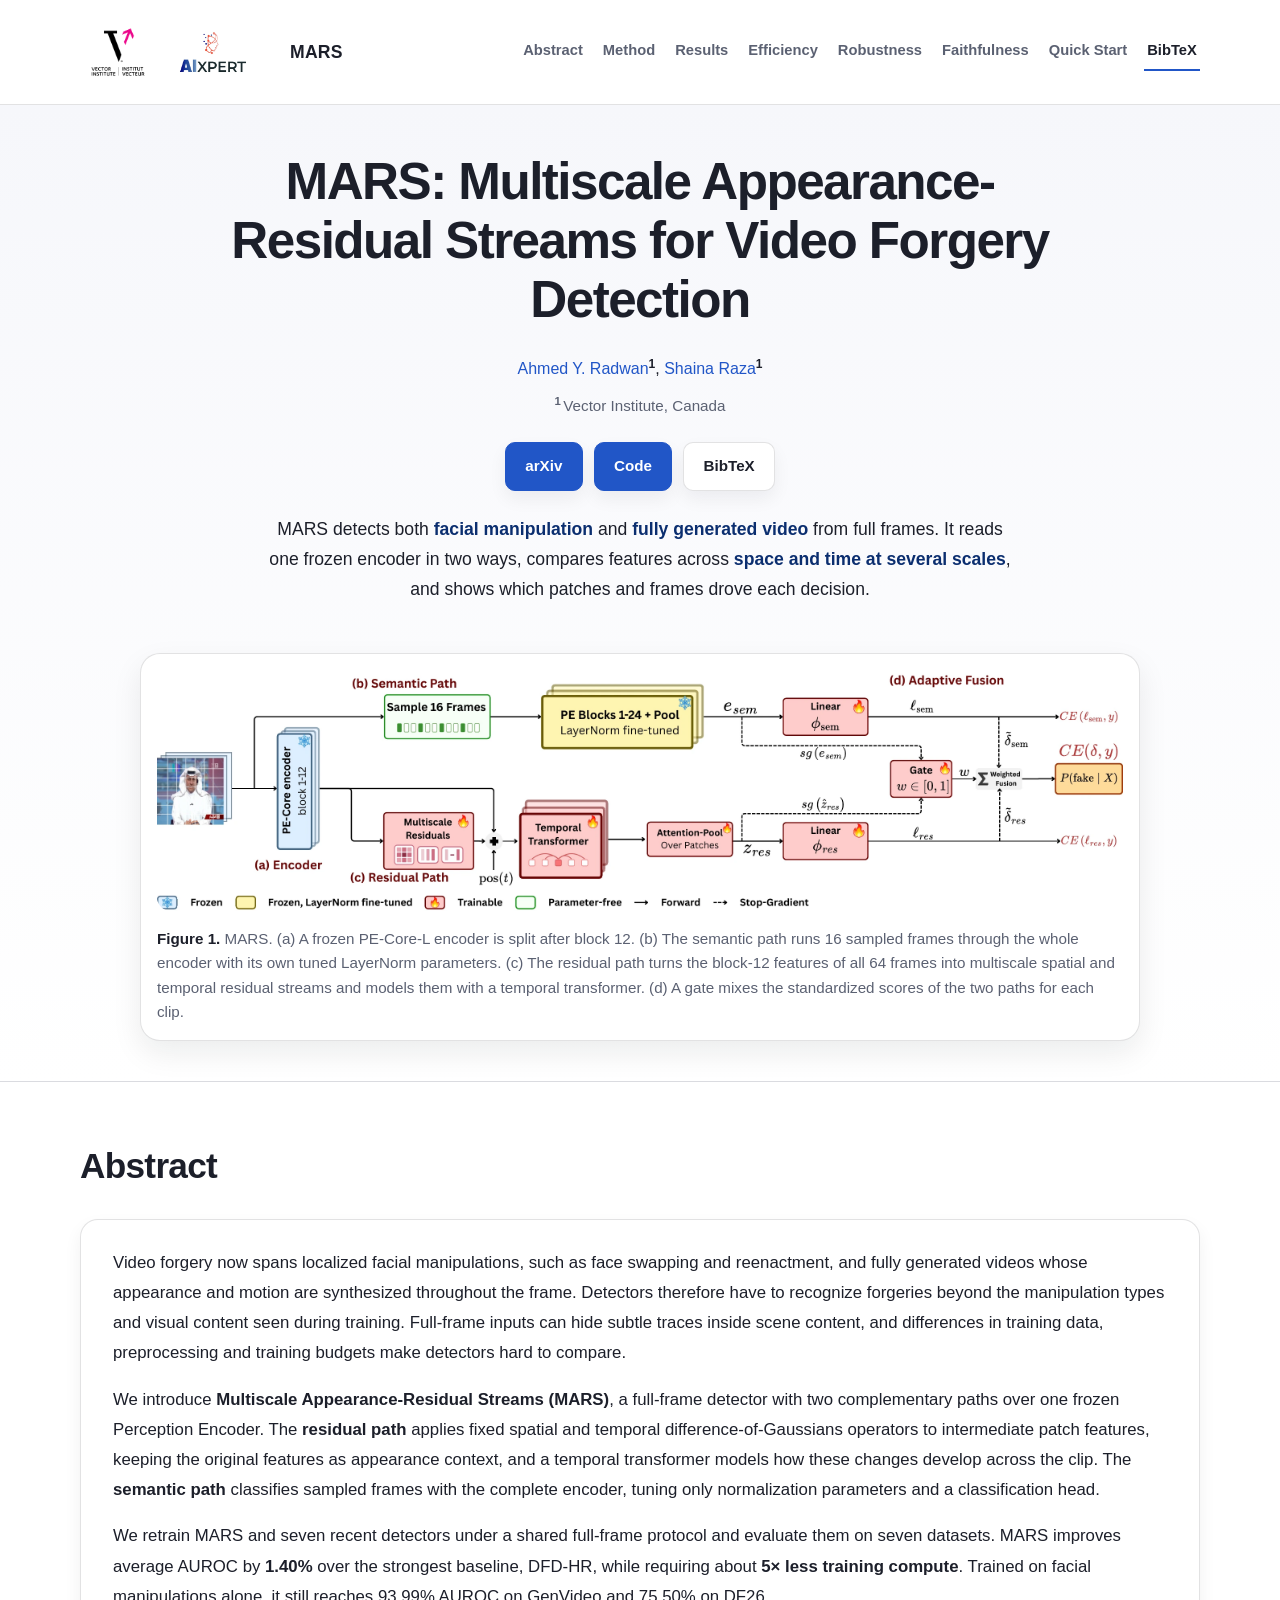
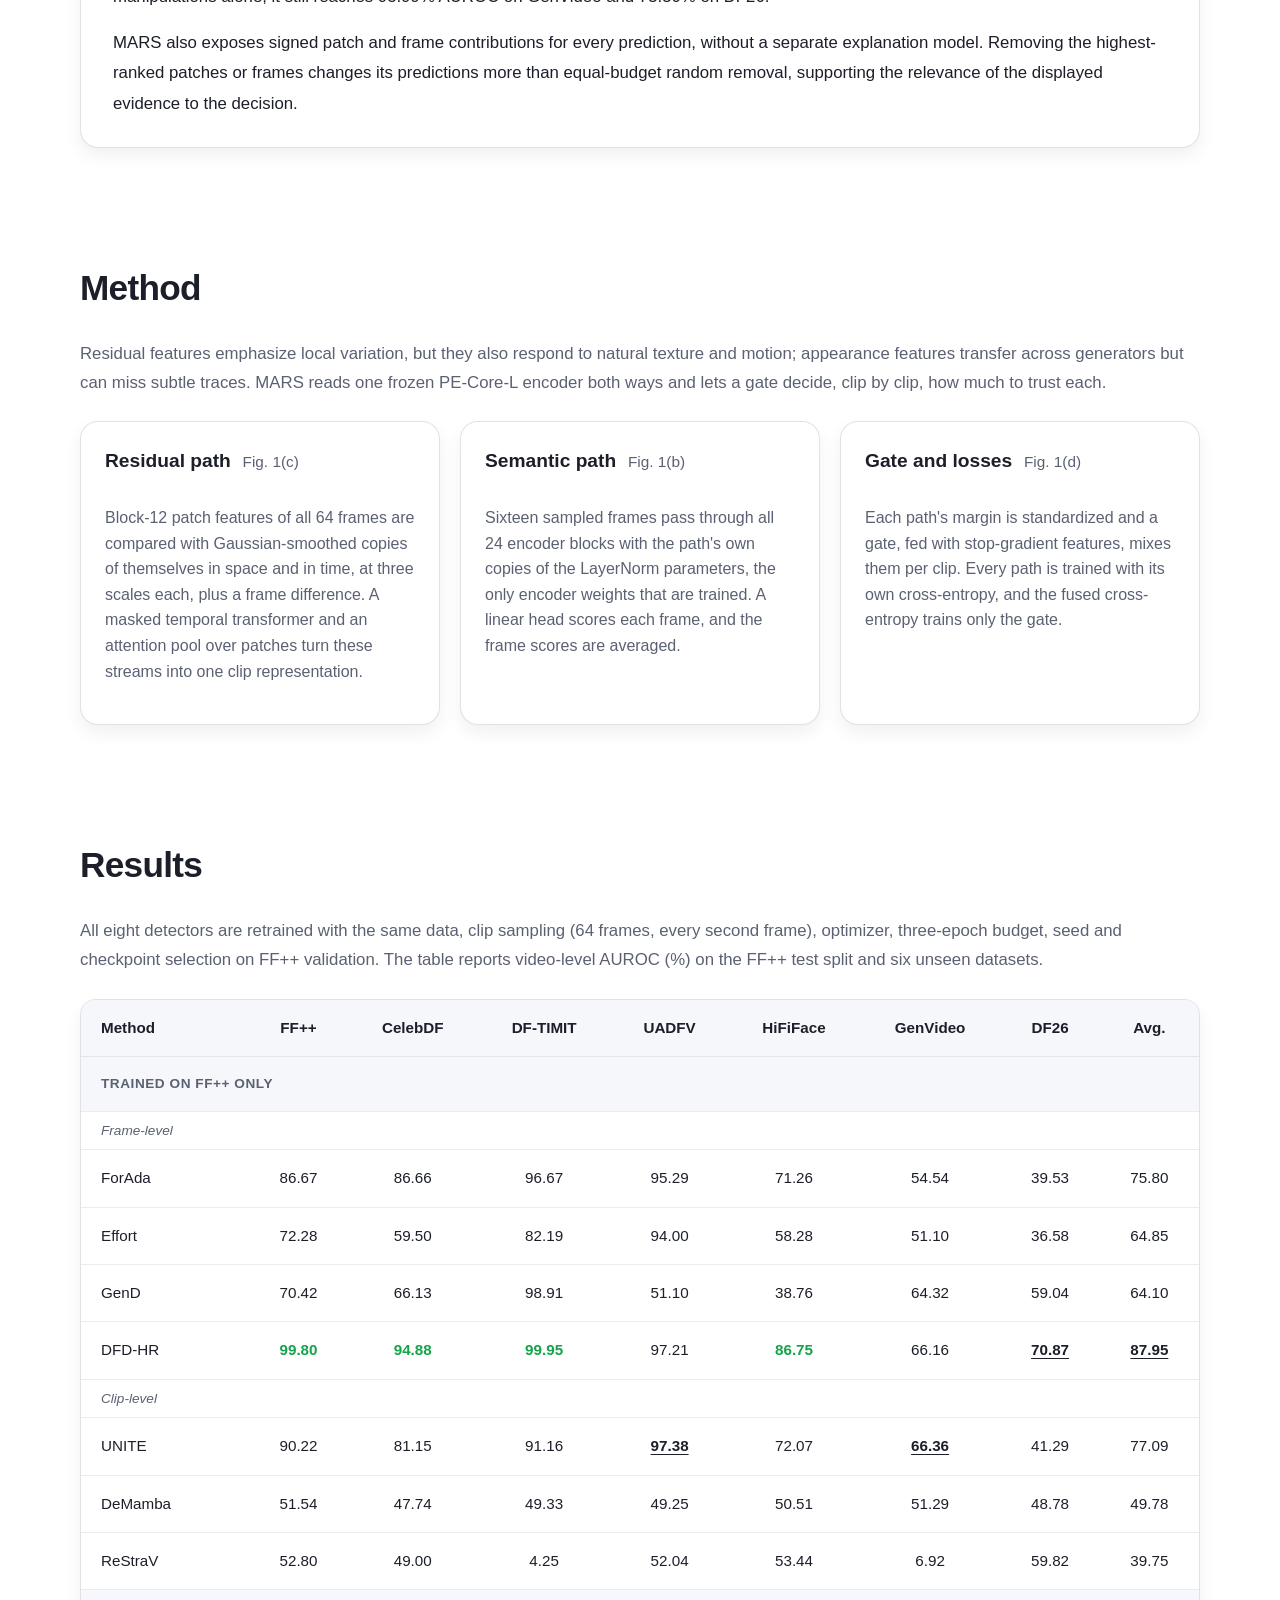
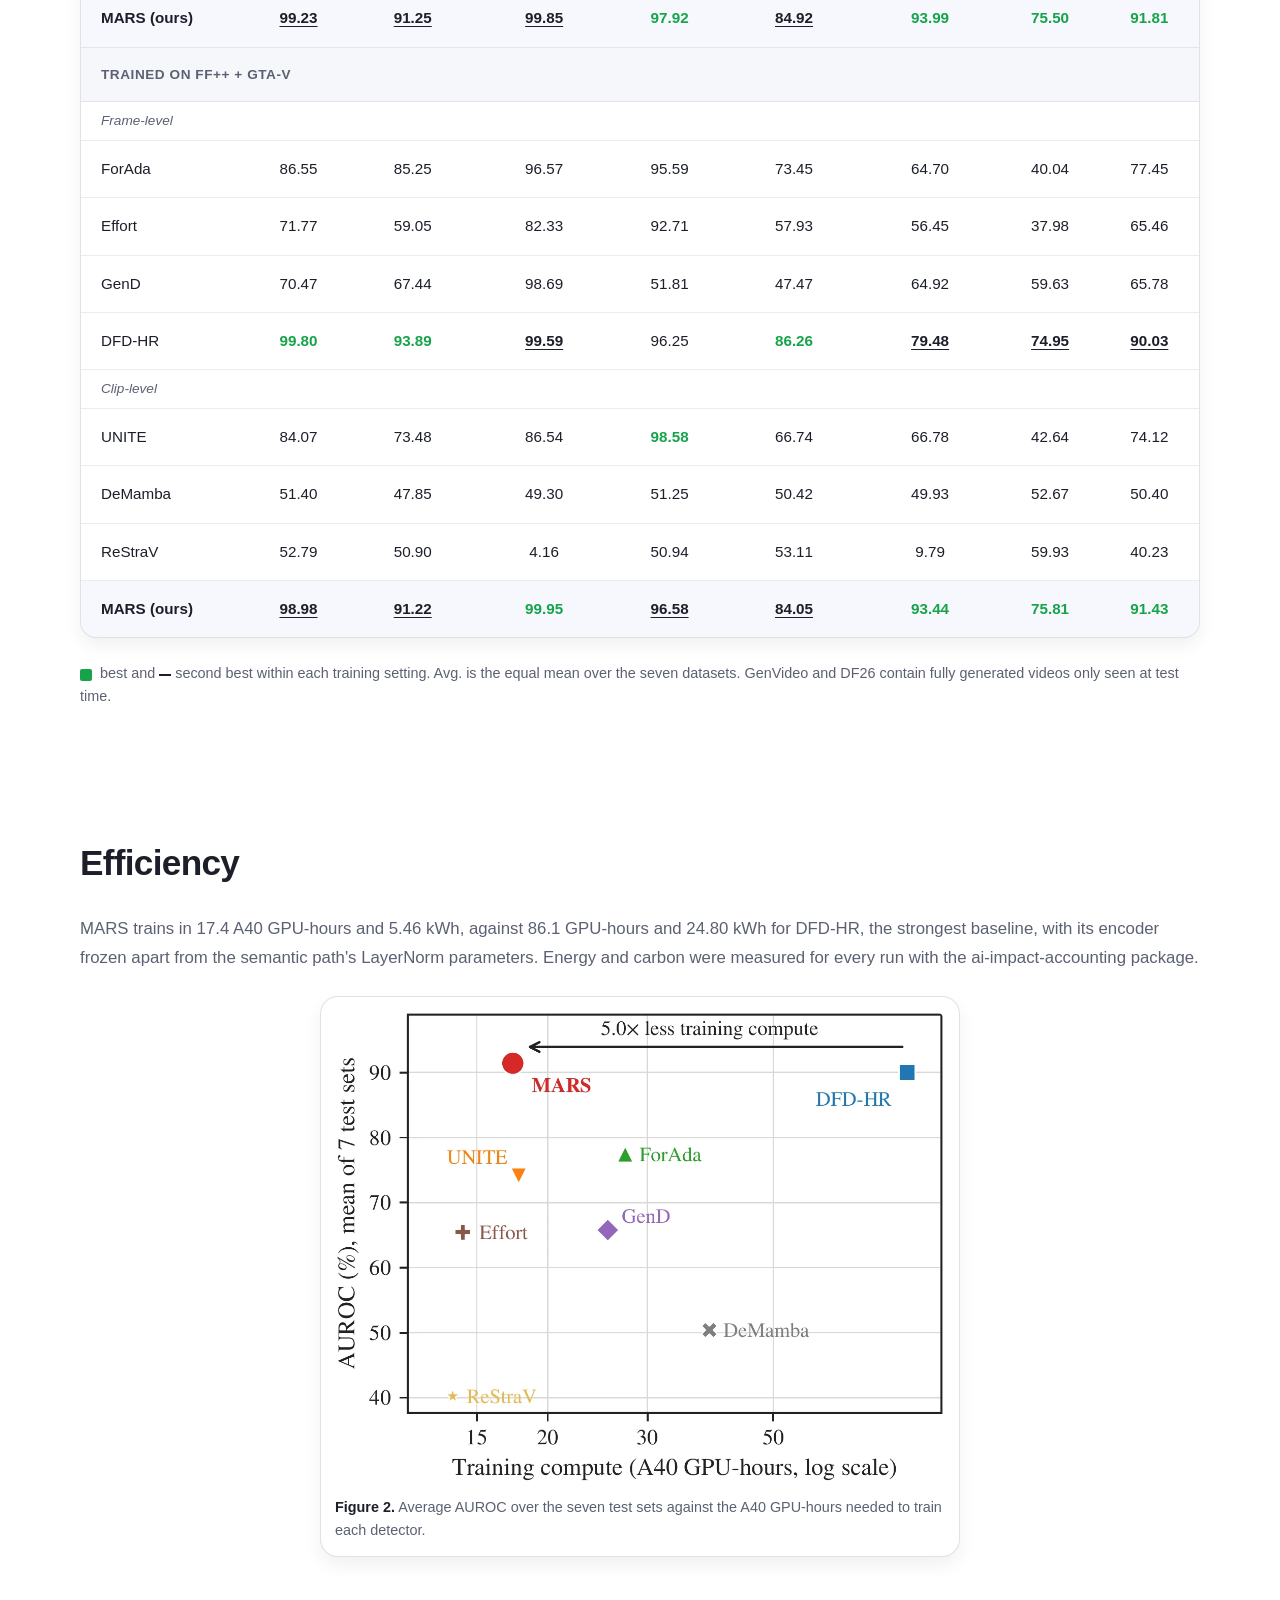
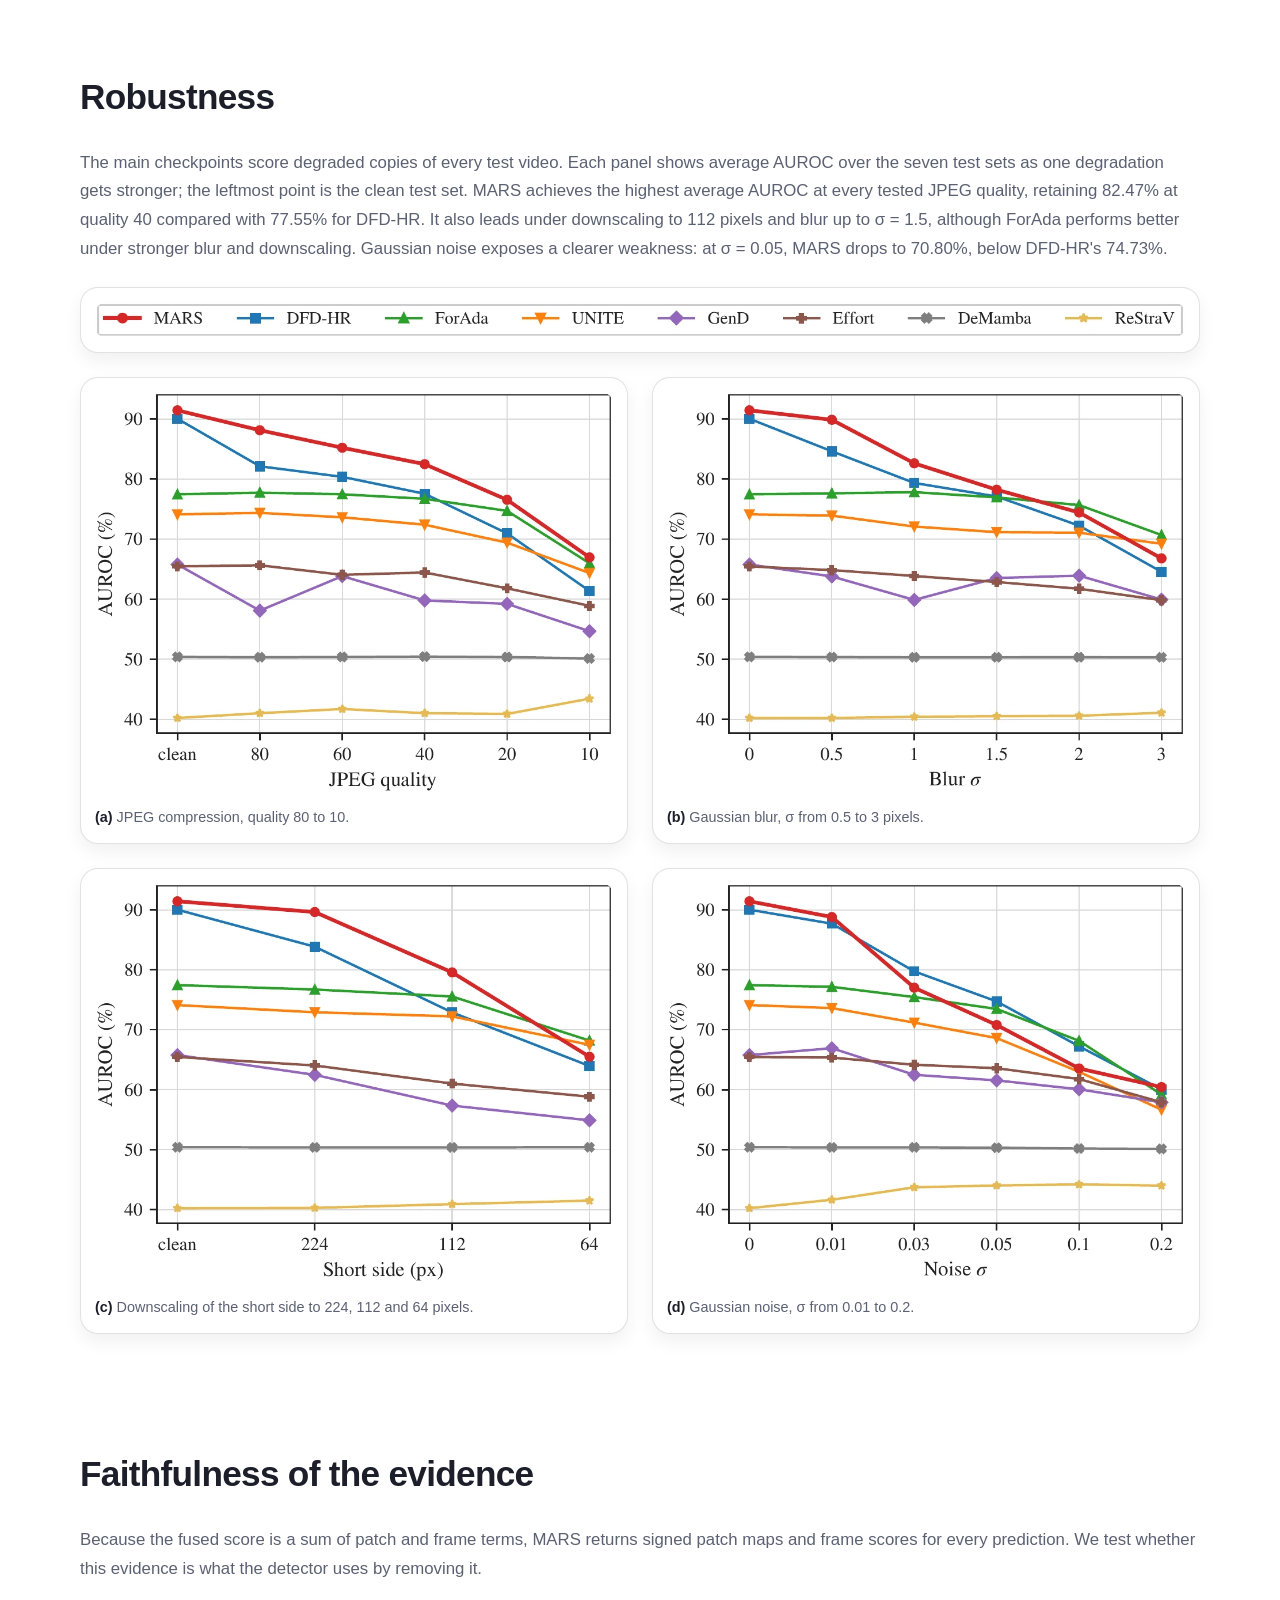
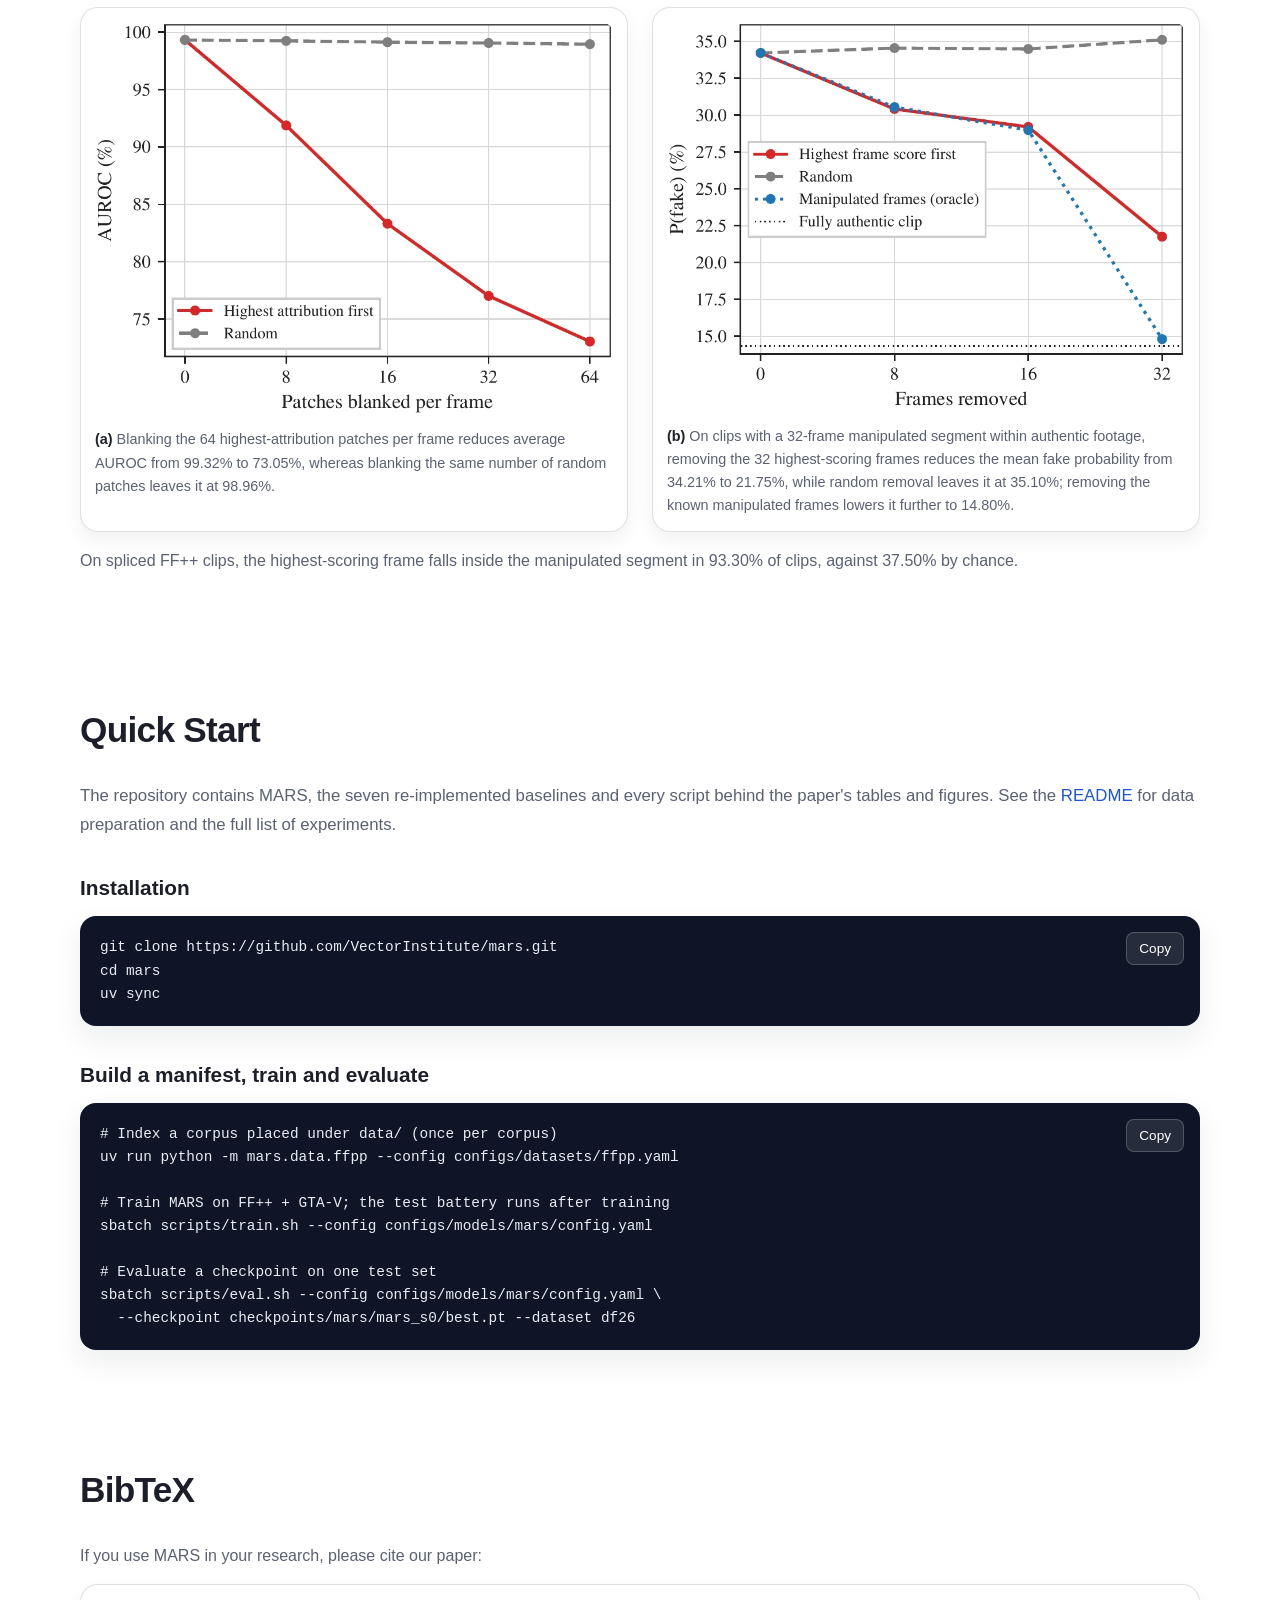
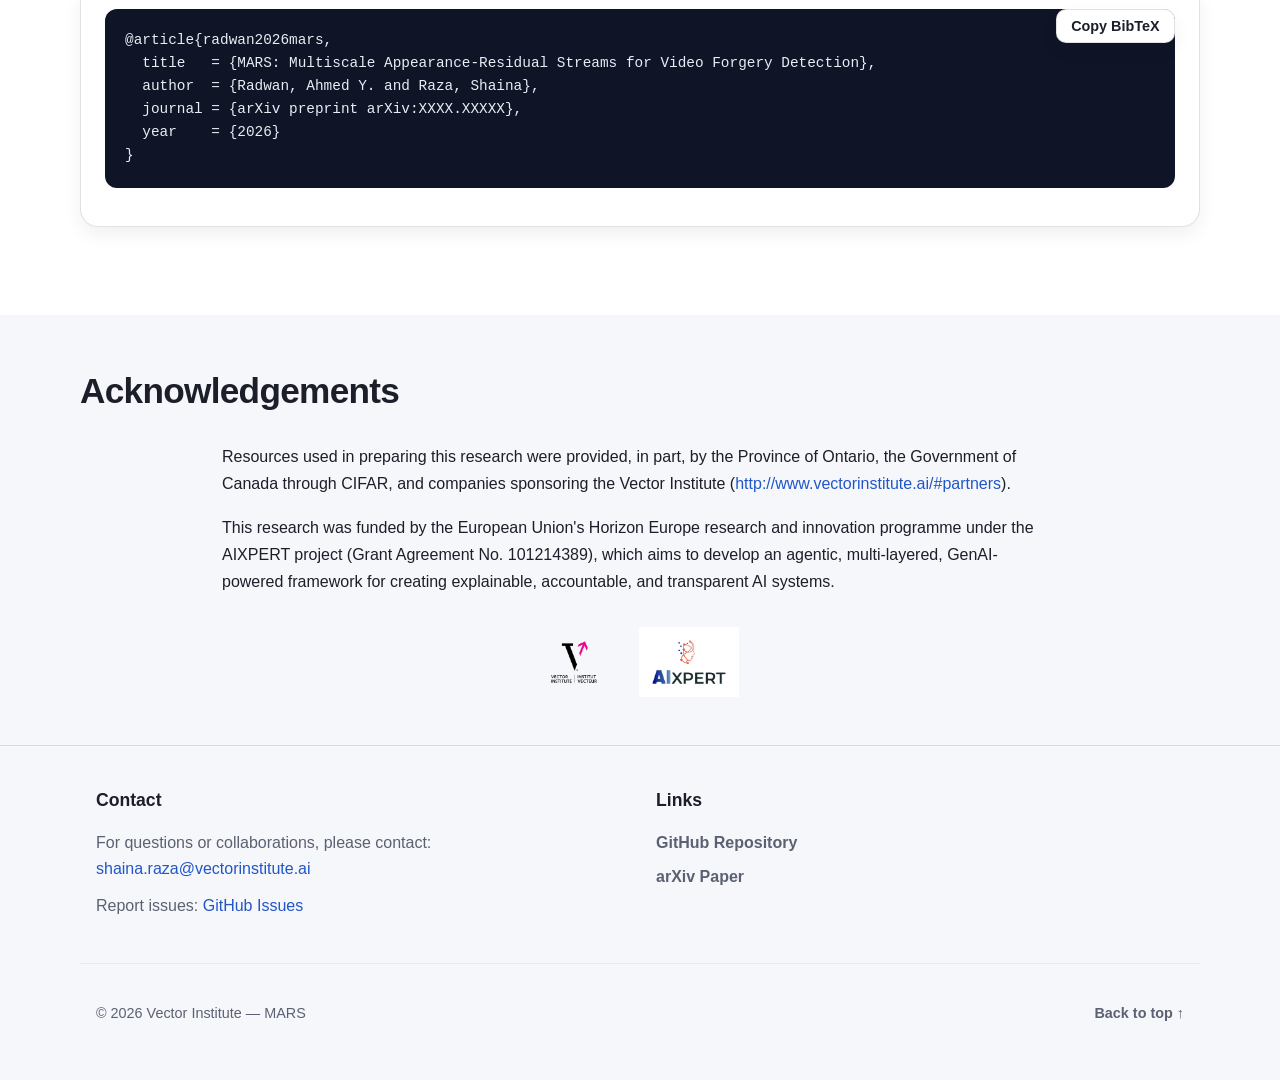
==== commit b7e7119a: "quick start, paper test battery by default, msgpack fix" ====
--- a/docs/index.html
+++ b/docs/index.html
@@ -298,7 +298,7 @@
 
 # Evaluate a checkpoint on one test set
 sbatch scripts/eval.sh --config configs/models/mars/config.yaml \
-  --checkpoint checkpoints/mars/main_ffpp_gtav/mars_s0/best.pt --dataset df26</code></pre>
+  --checkpoint checkpoints/mars/mars_s0/best.pt --dataset df26</code></pre>
         </div>
       </div>
     </section>
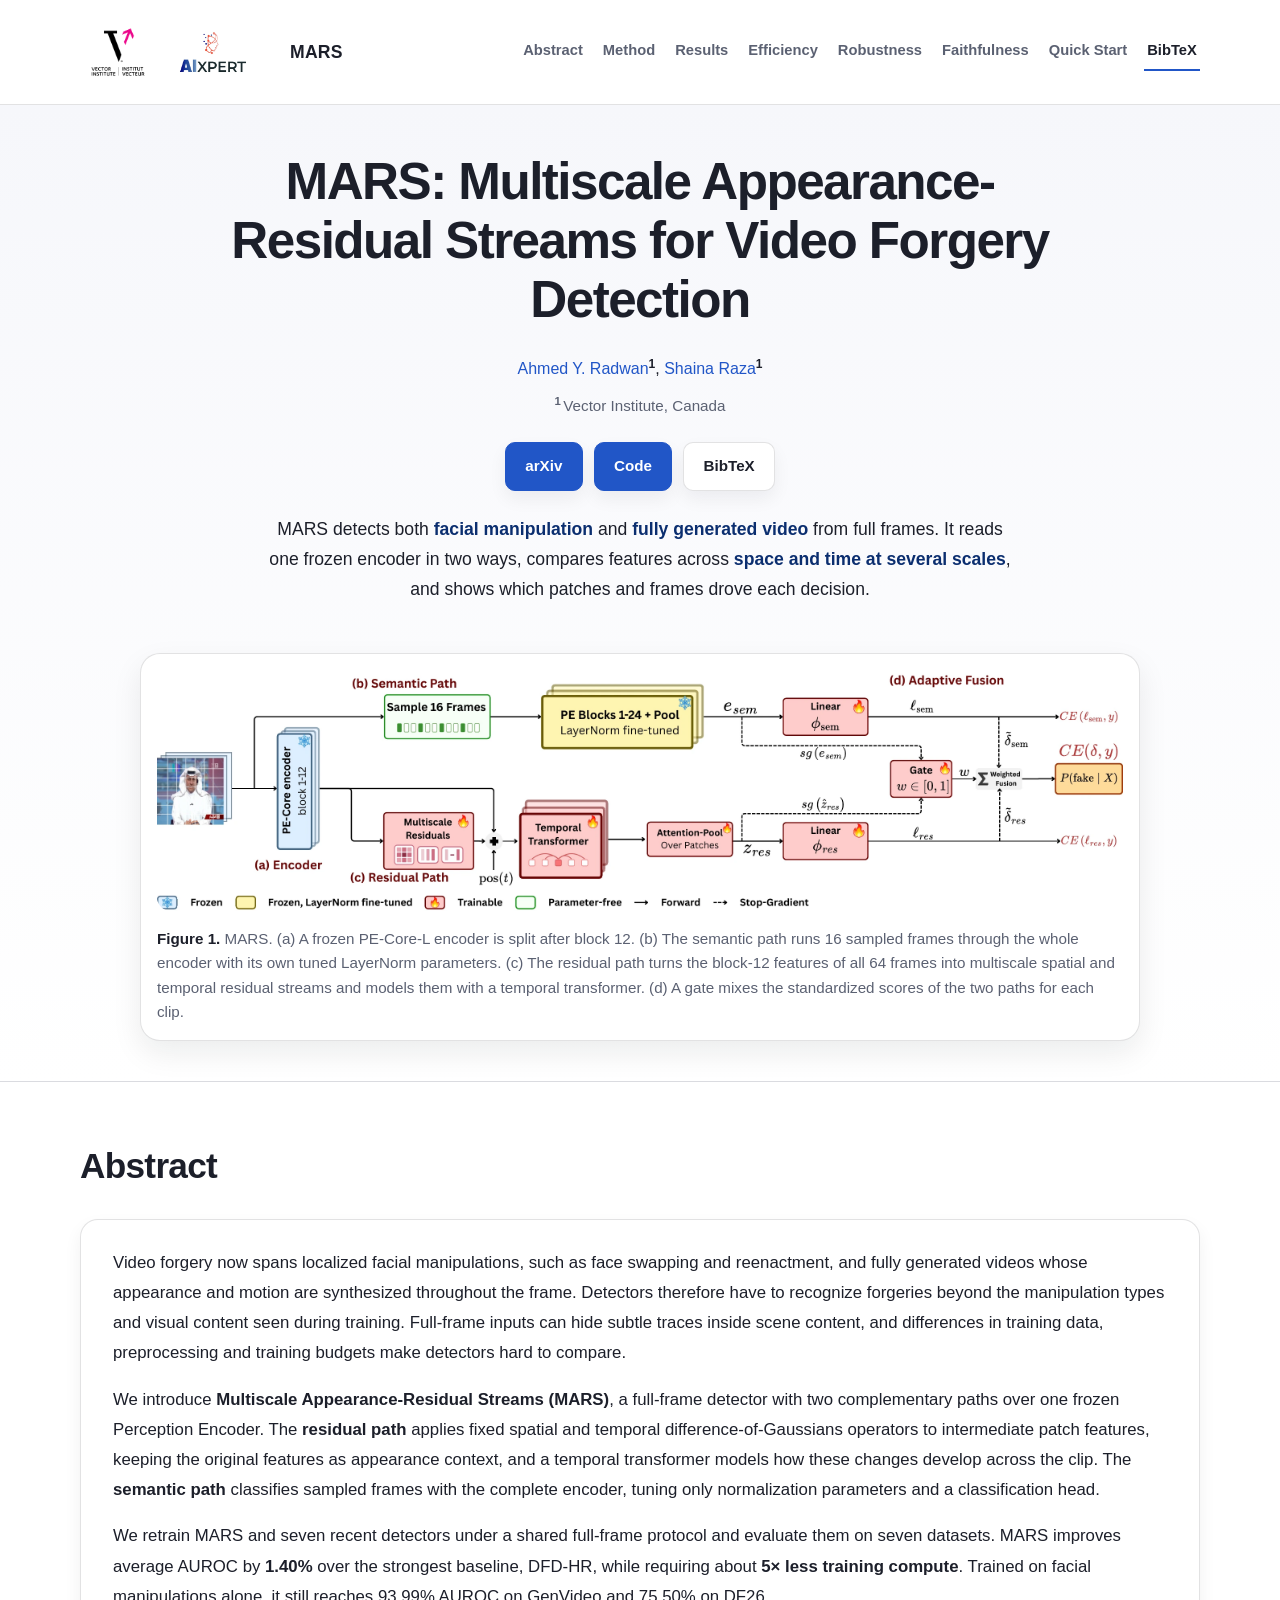
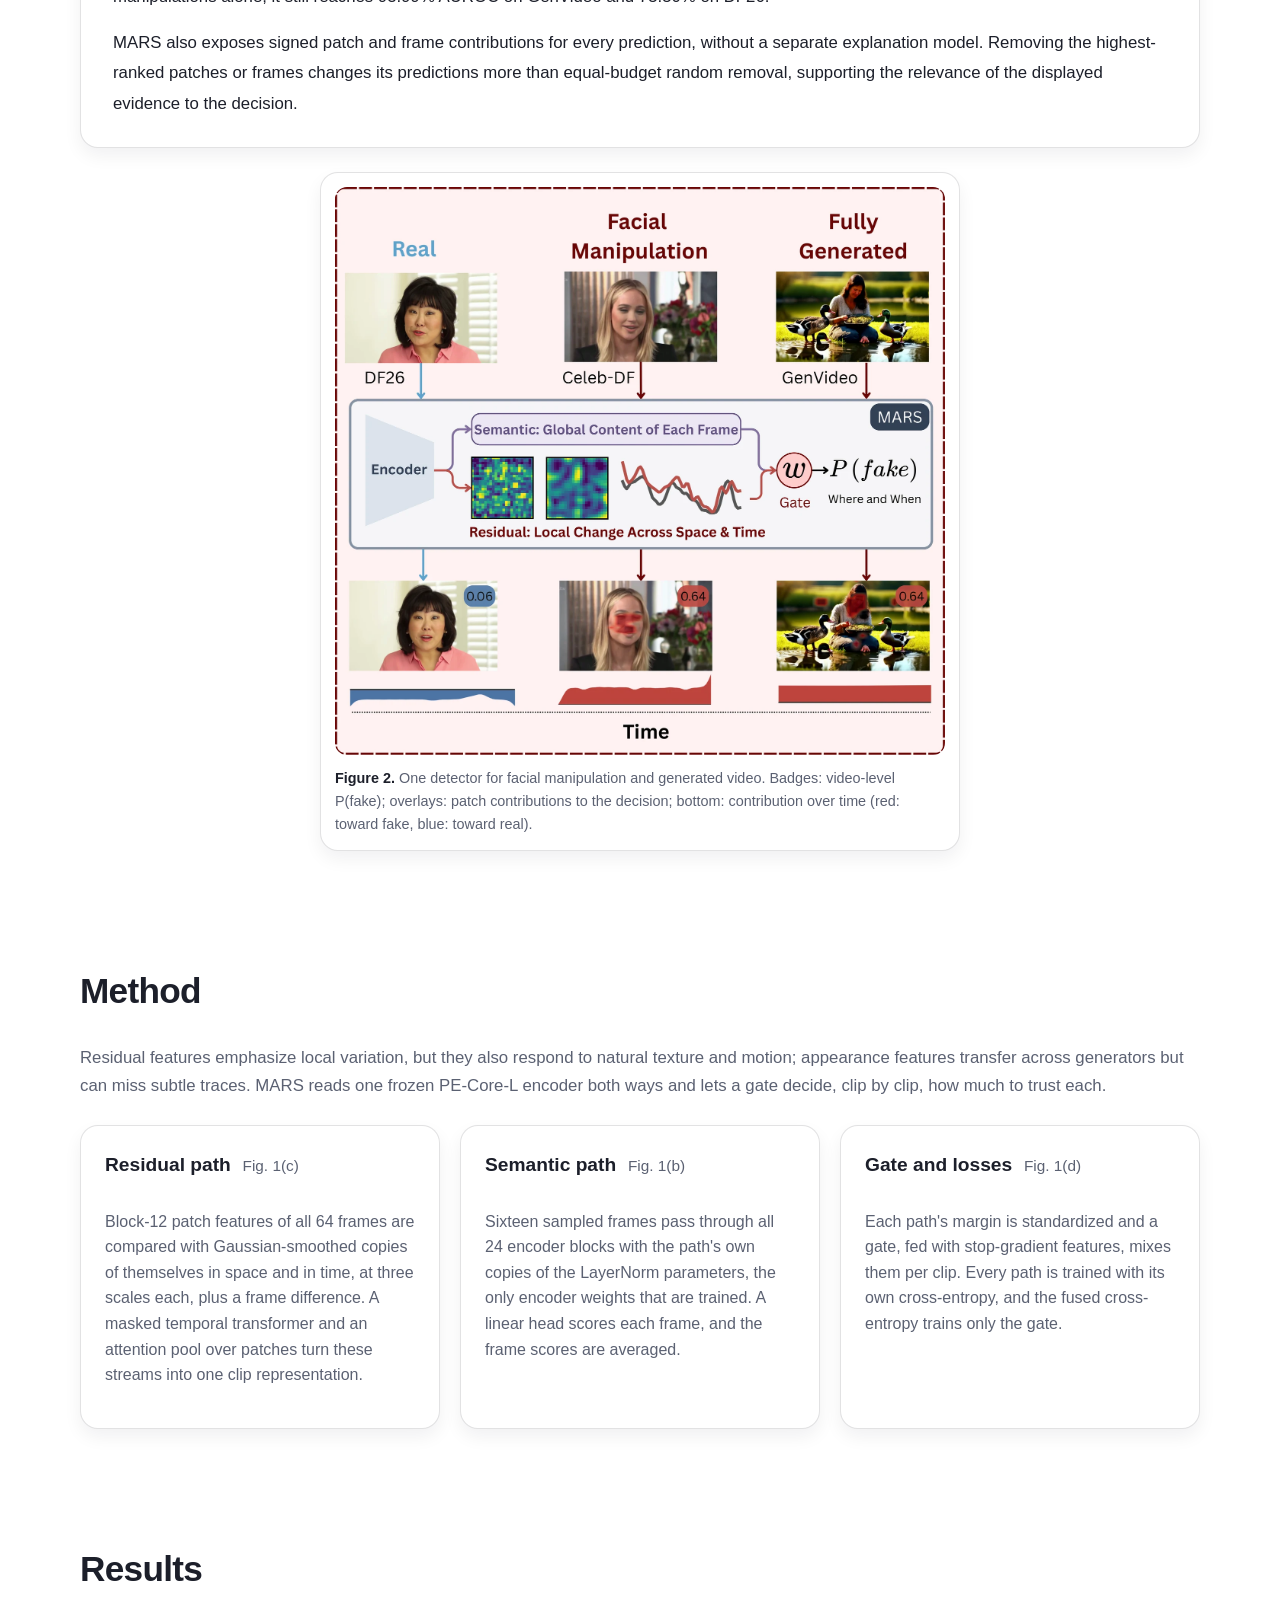
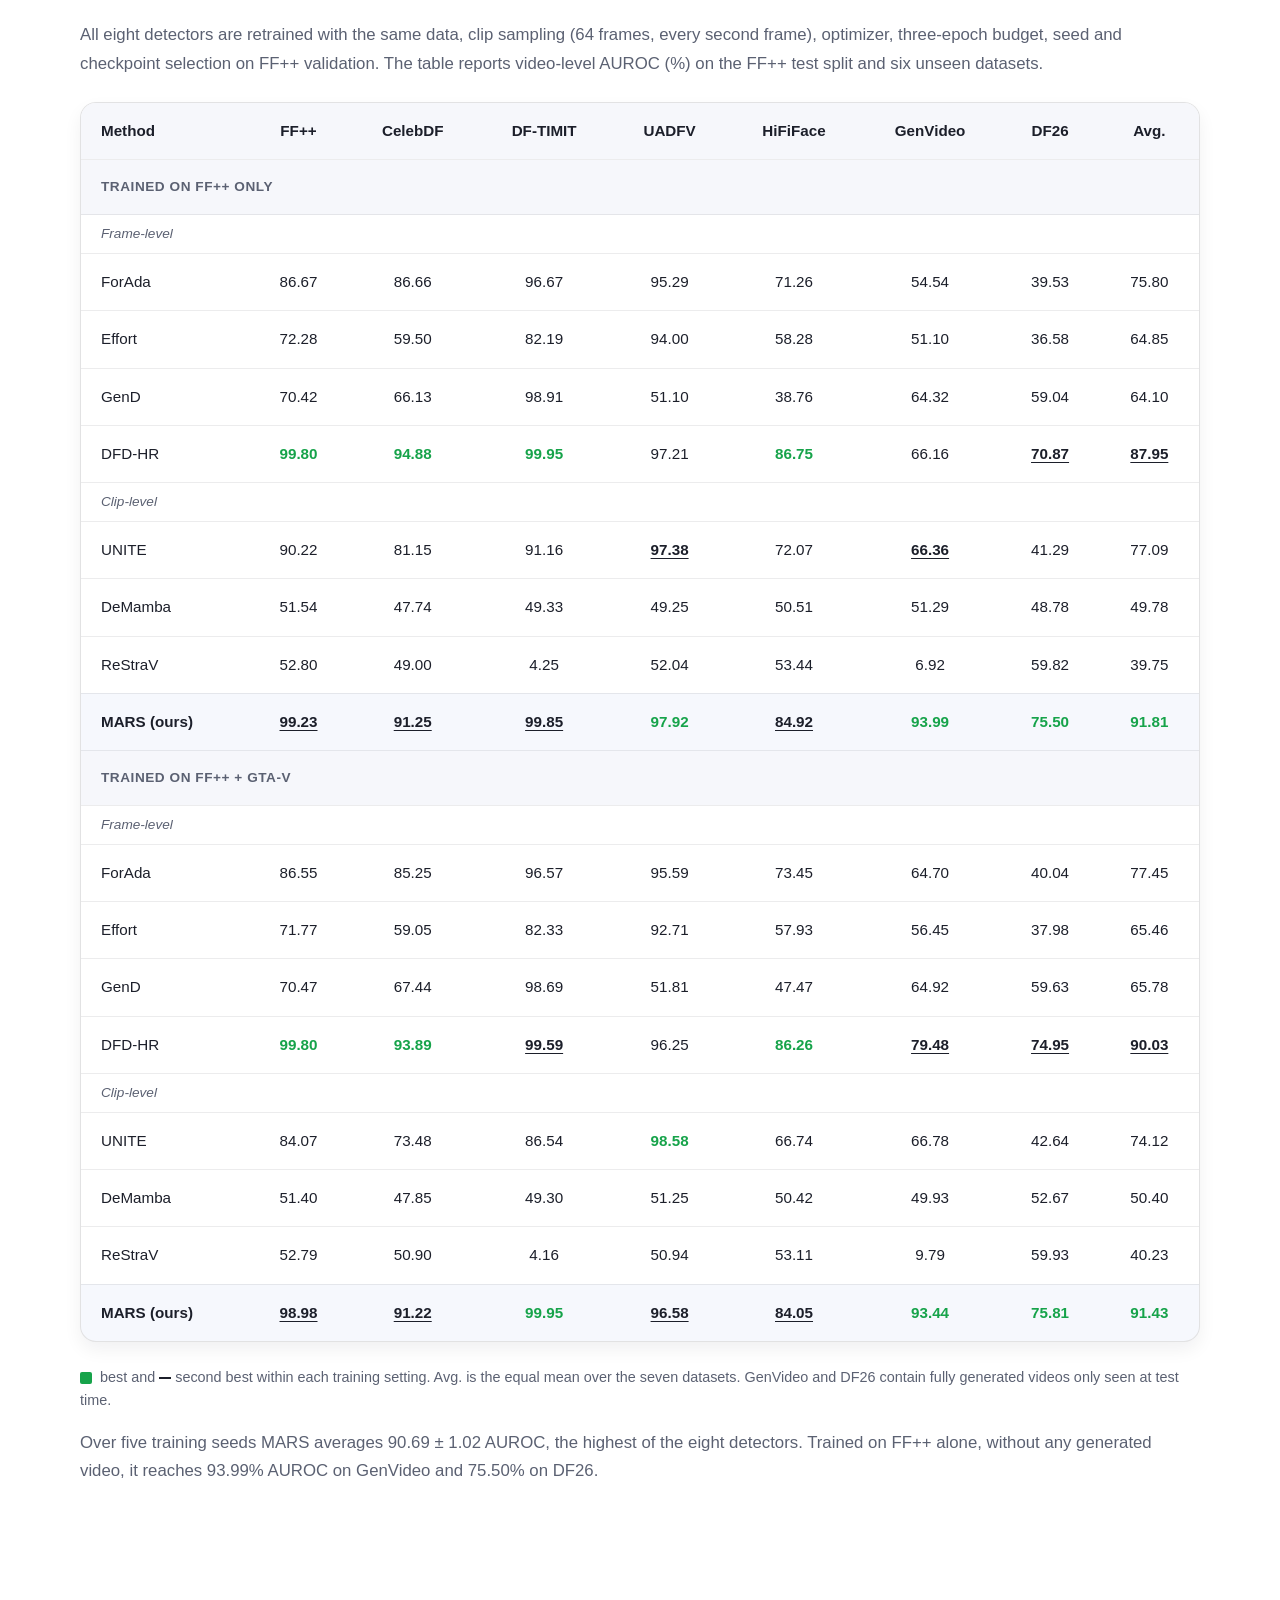
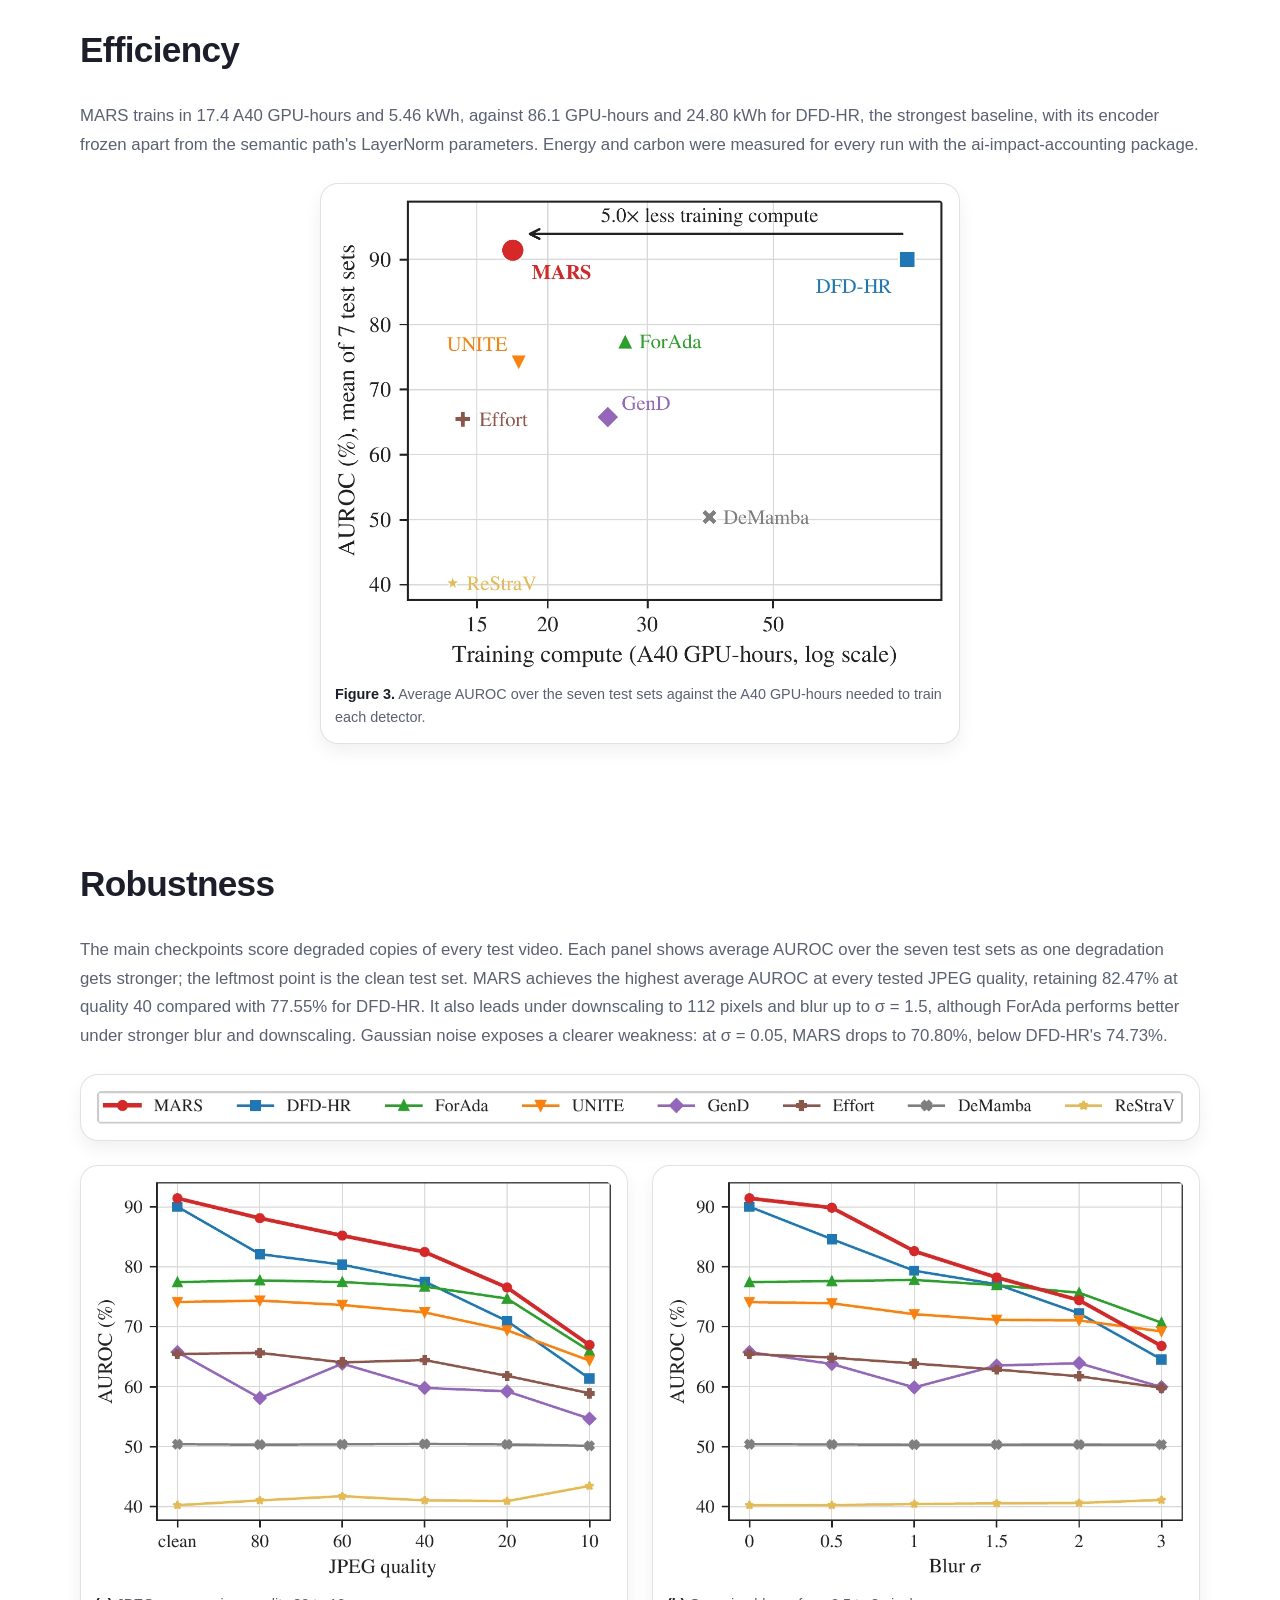
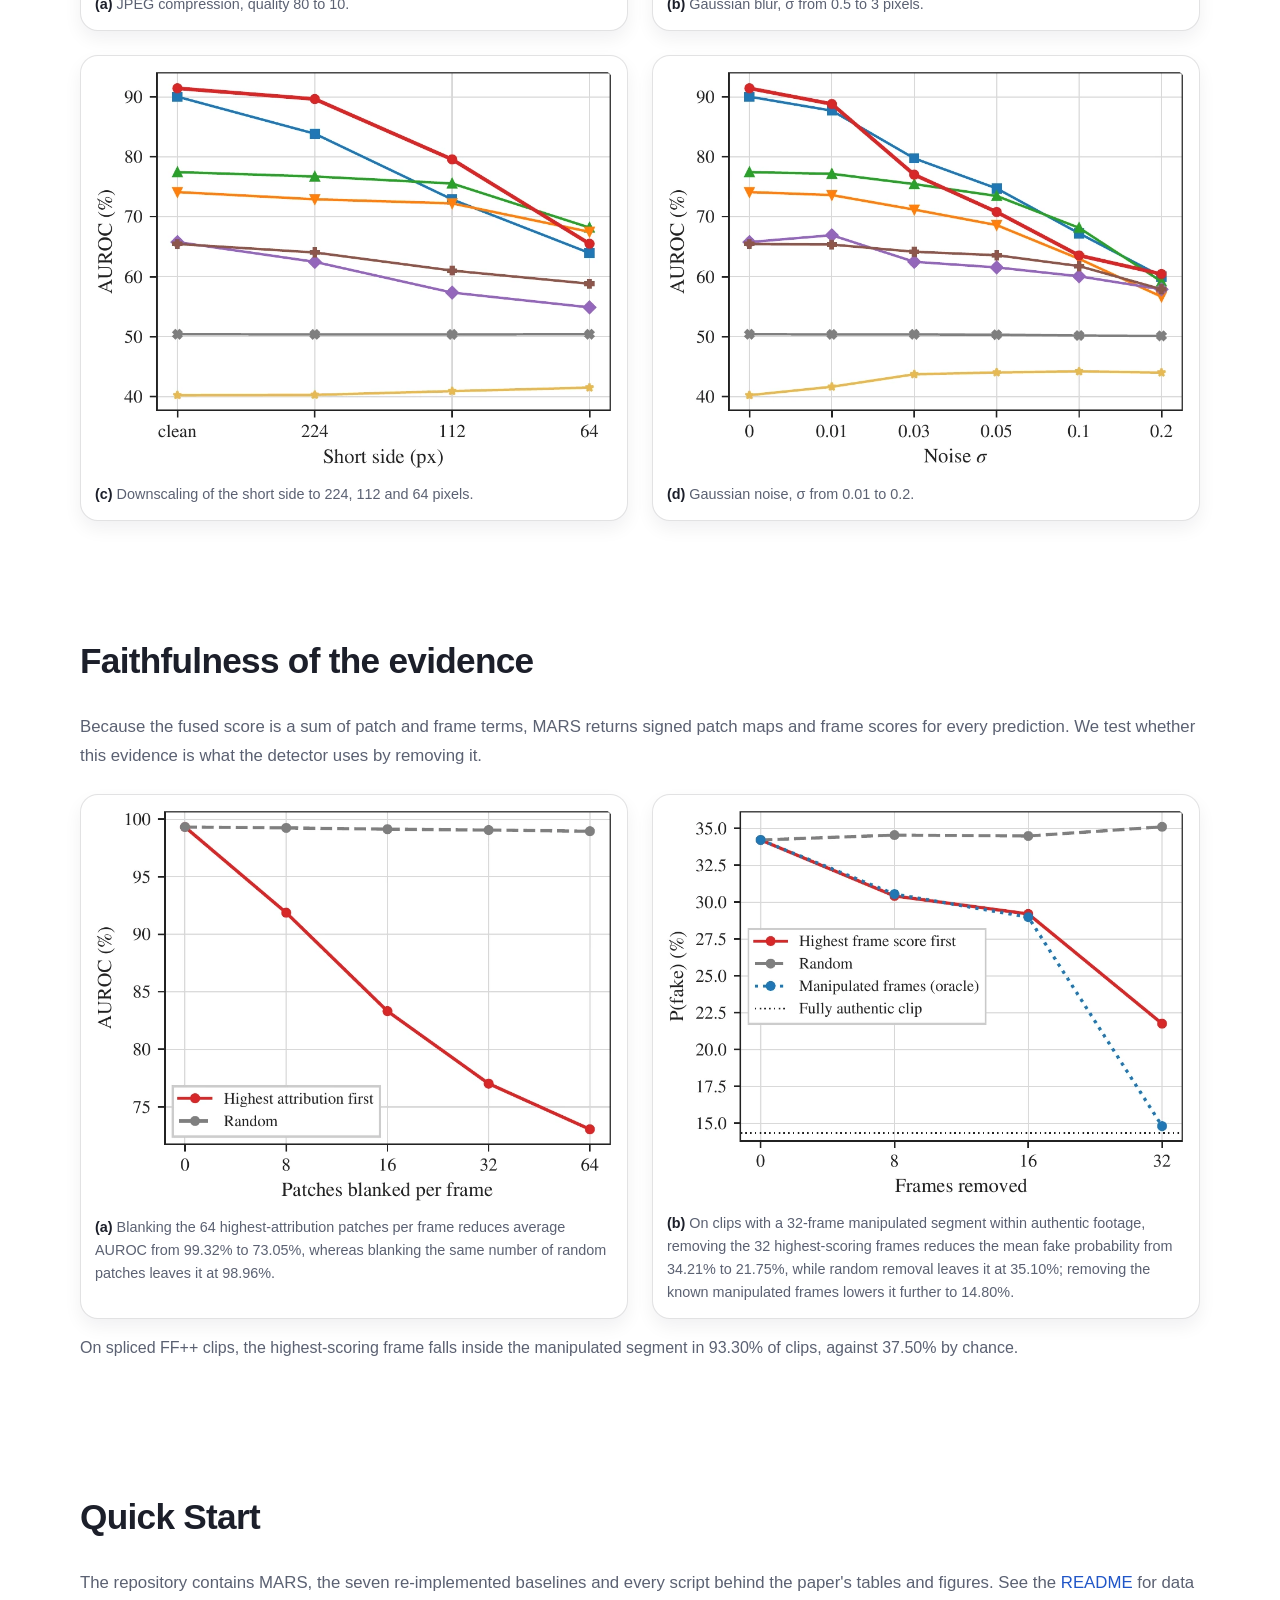
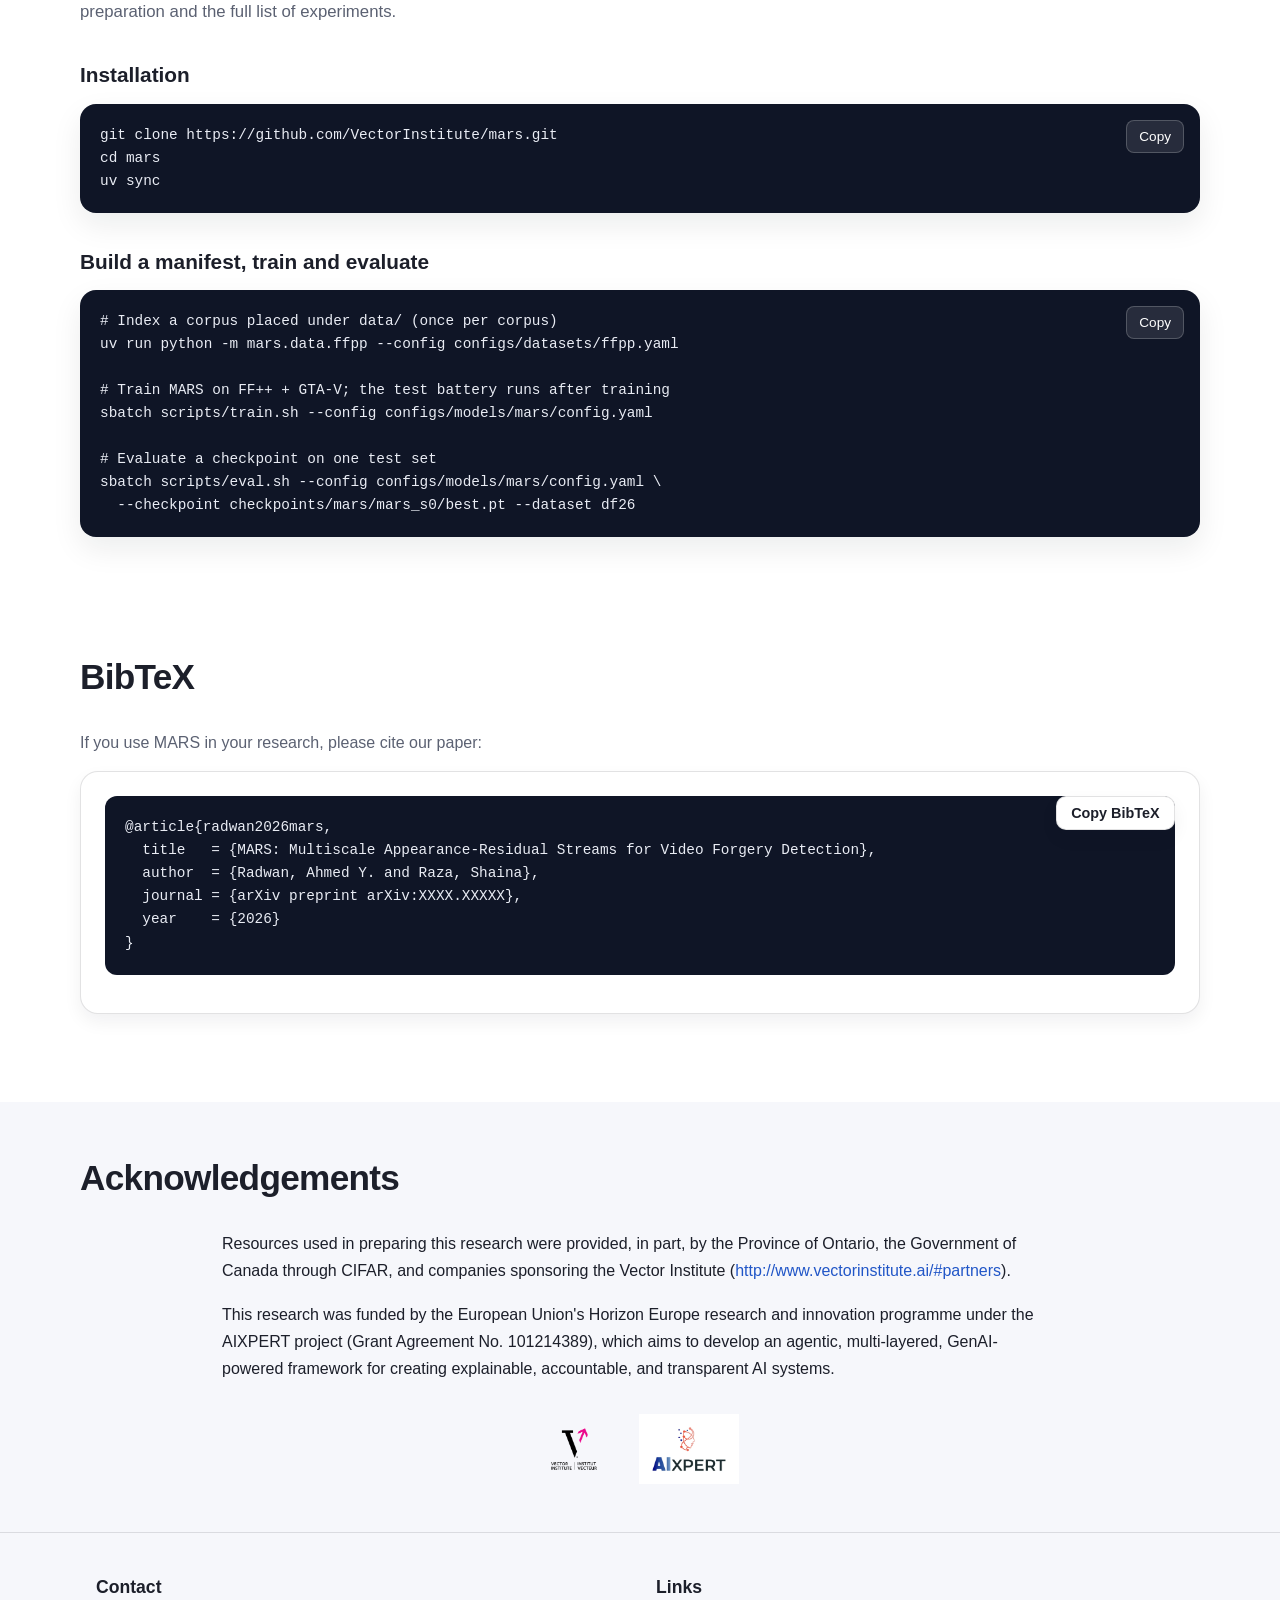
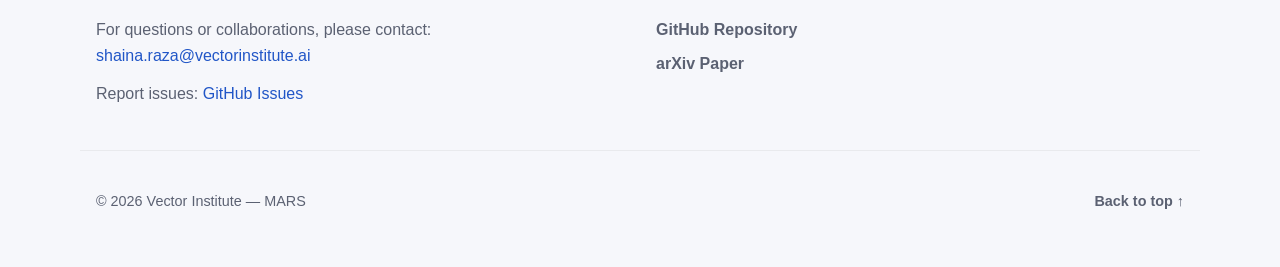
==== commit bb2e0f12: "docs: teaser, seed and transfer results, troubleshooting, support and acknowledgments; drop license " ====
--- a/docs/index.html
+++ b/docs/index.html
@@ -130,6 +130,12 @@
           supporting the relevance of the displayed evidence to the decision.
         </p>
       </div>
+      <figure class="figure figure-medium">
+        <img src="assets/figures/mars-teaser.webp" alt="MARS on a real DF26 video, a Celeb-DF facial manipulation and a GenVideo clip: P(fake) 0.06, 0.64 and 0.64, with patch evidence on the manipulated face and on the generated scene, and evidence over time" loading="lazy" />
+        <figcaption><strong>Figure 2.</strong> One detector for facial manipulation and generated video. Badges: video-level
+          P(fake); overlays: patch contributions to the decision; bottom: contribution over time (red: toward fake, blue: toward
+          real).</figcaption>
+      </figure>
     </section>
 
     <section id="method" class="section">
@@ -217,6 +223,10 @@
         <span class="best"></span> best and <span class="second-mark"></span> second best within each training setting.
         Avg. is the equal mean over the seven datasets. GenVideo and DF26 contain fully generated videos only seen at test time.
       </p>
+      <p class="section-intro">
+        Over five training seeds MARS averages 90.69 &plusmn; 1.02 AUROC, the highest of the eight detectors. Trained on FF++
+        alone, without any generated video, it reaches 93.99% AUROC on GenVideo and 75.50% on DF26.
+      </p>
     </section>
 
     <section id="efficiency" class="section">
@@ -228,7 +238,7 @@
       </p>
       <figure class="figure figure-medium">
         <img src="assets/figures/accuracy-vs-compute.webp" alt="Average AUROC against training GPU-hours for the eight detectors; MARS is top left" />
-        <figcaption><strong>Figure 2.</strong> Average AUROC over the seven test sets against the A40 GPU-hours needed to train each detector.</figcaption>
+        <figcaption><strong>Figure 3.</strong> Average AUROC over the seven test sets against the A40 GPU-hours needed to train each detector.</figcaption>
       </figure>
     </section>
 
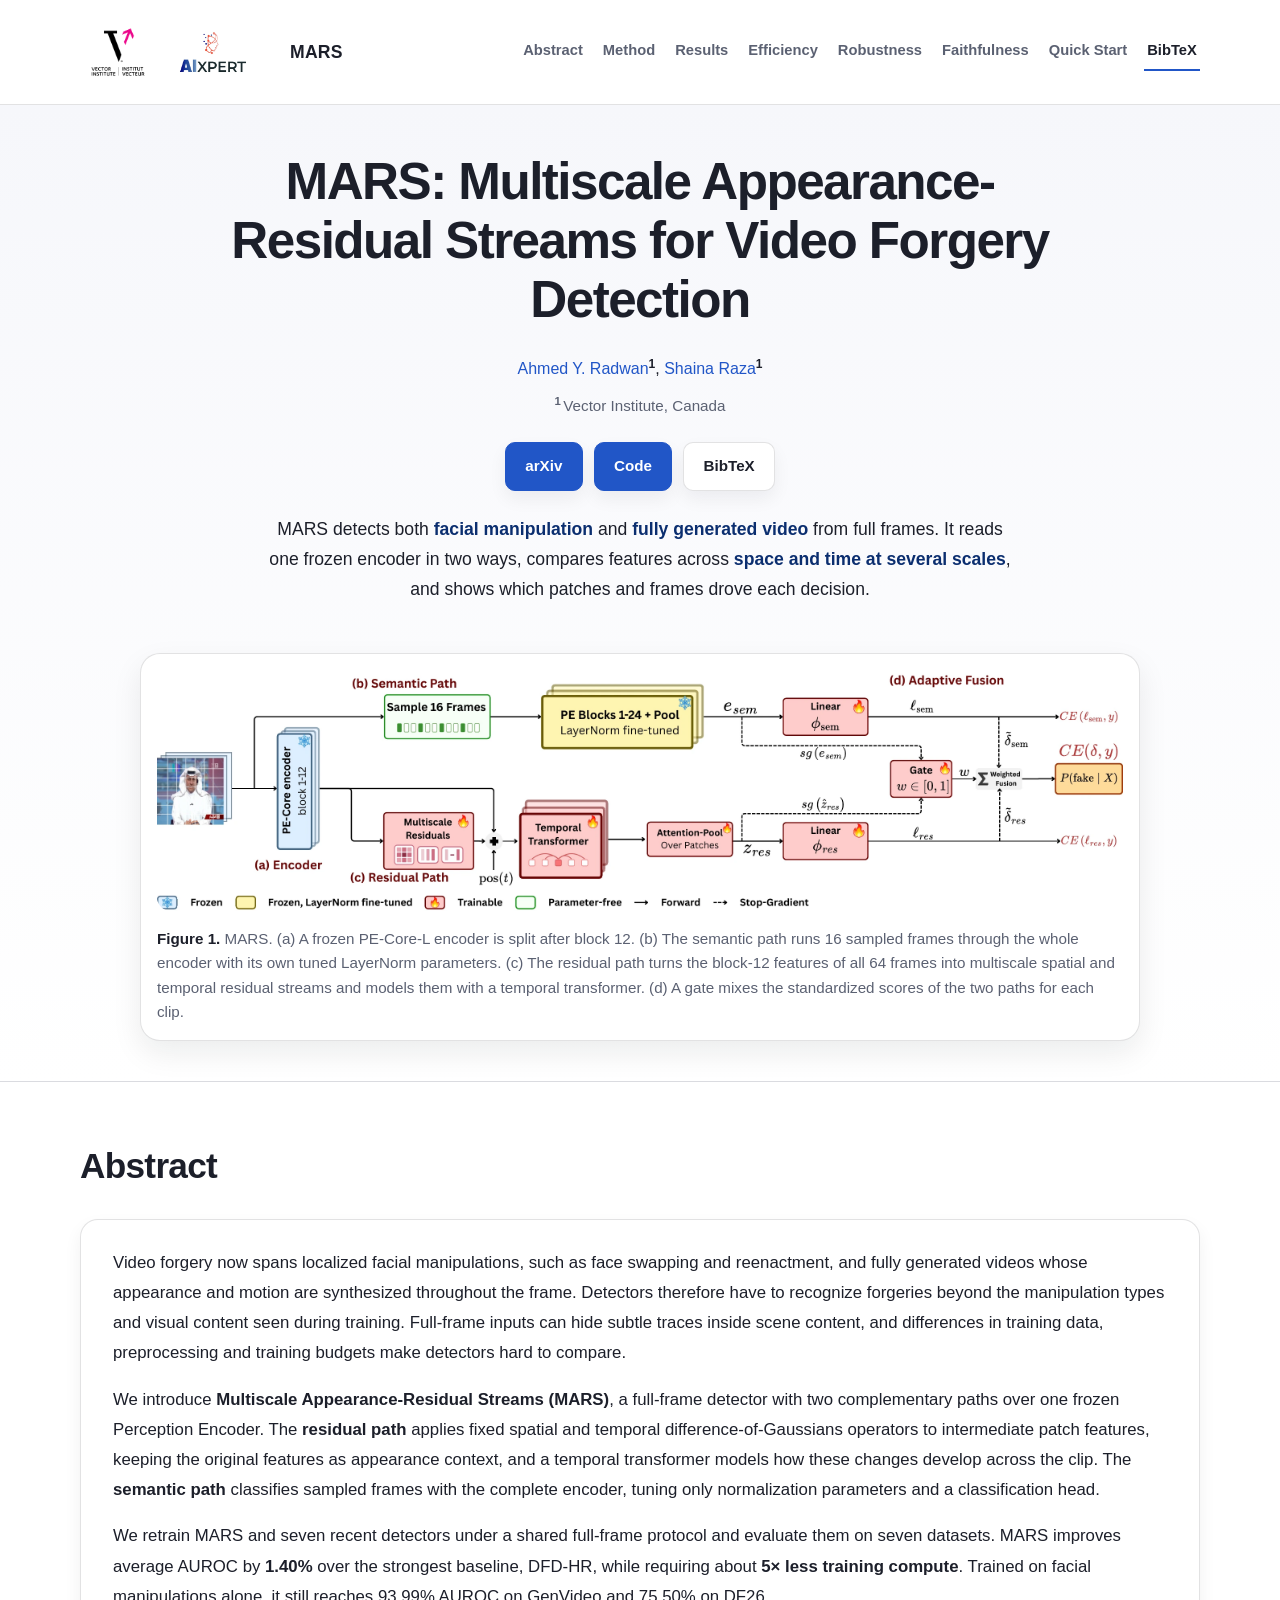
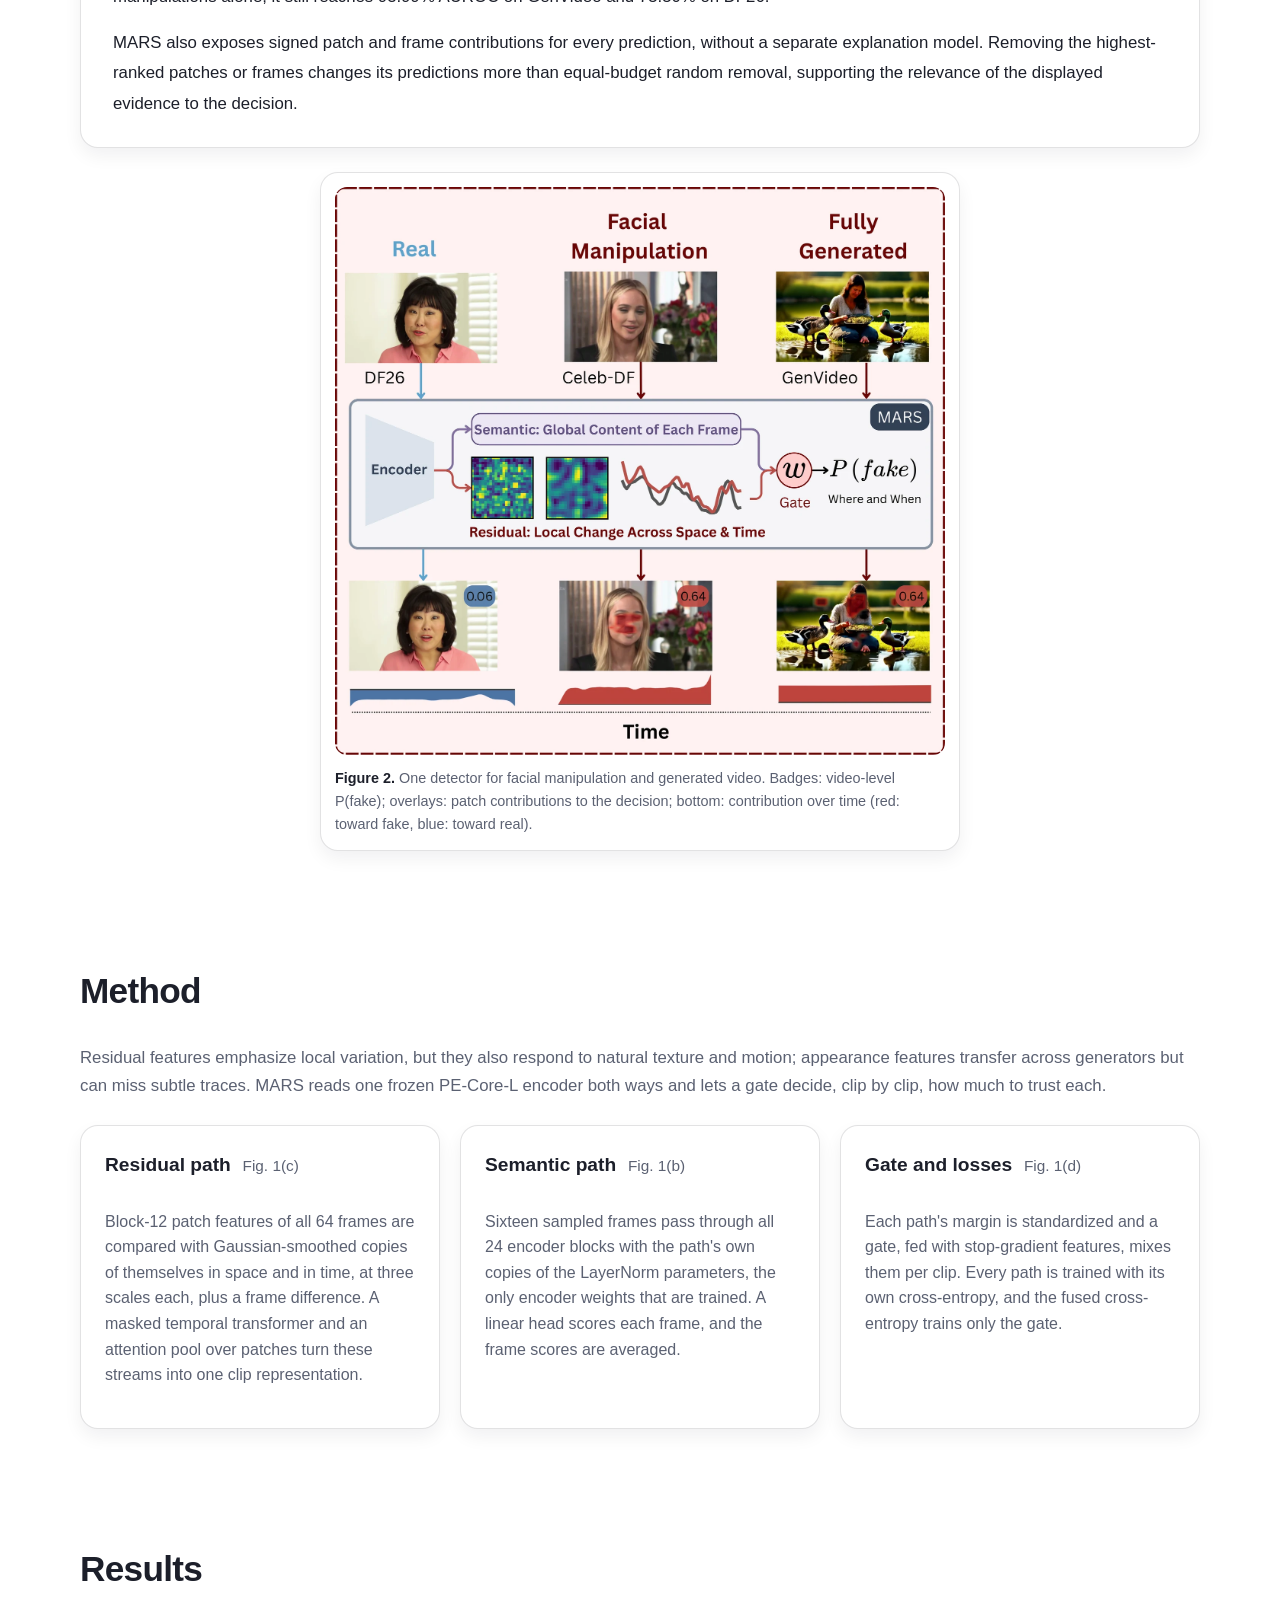
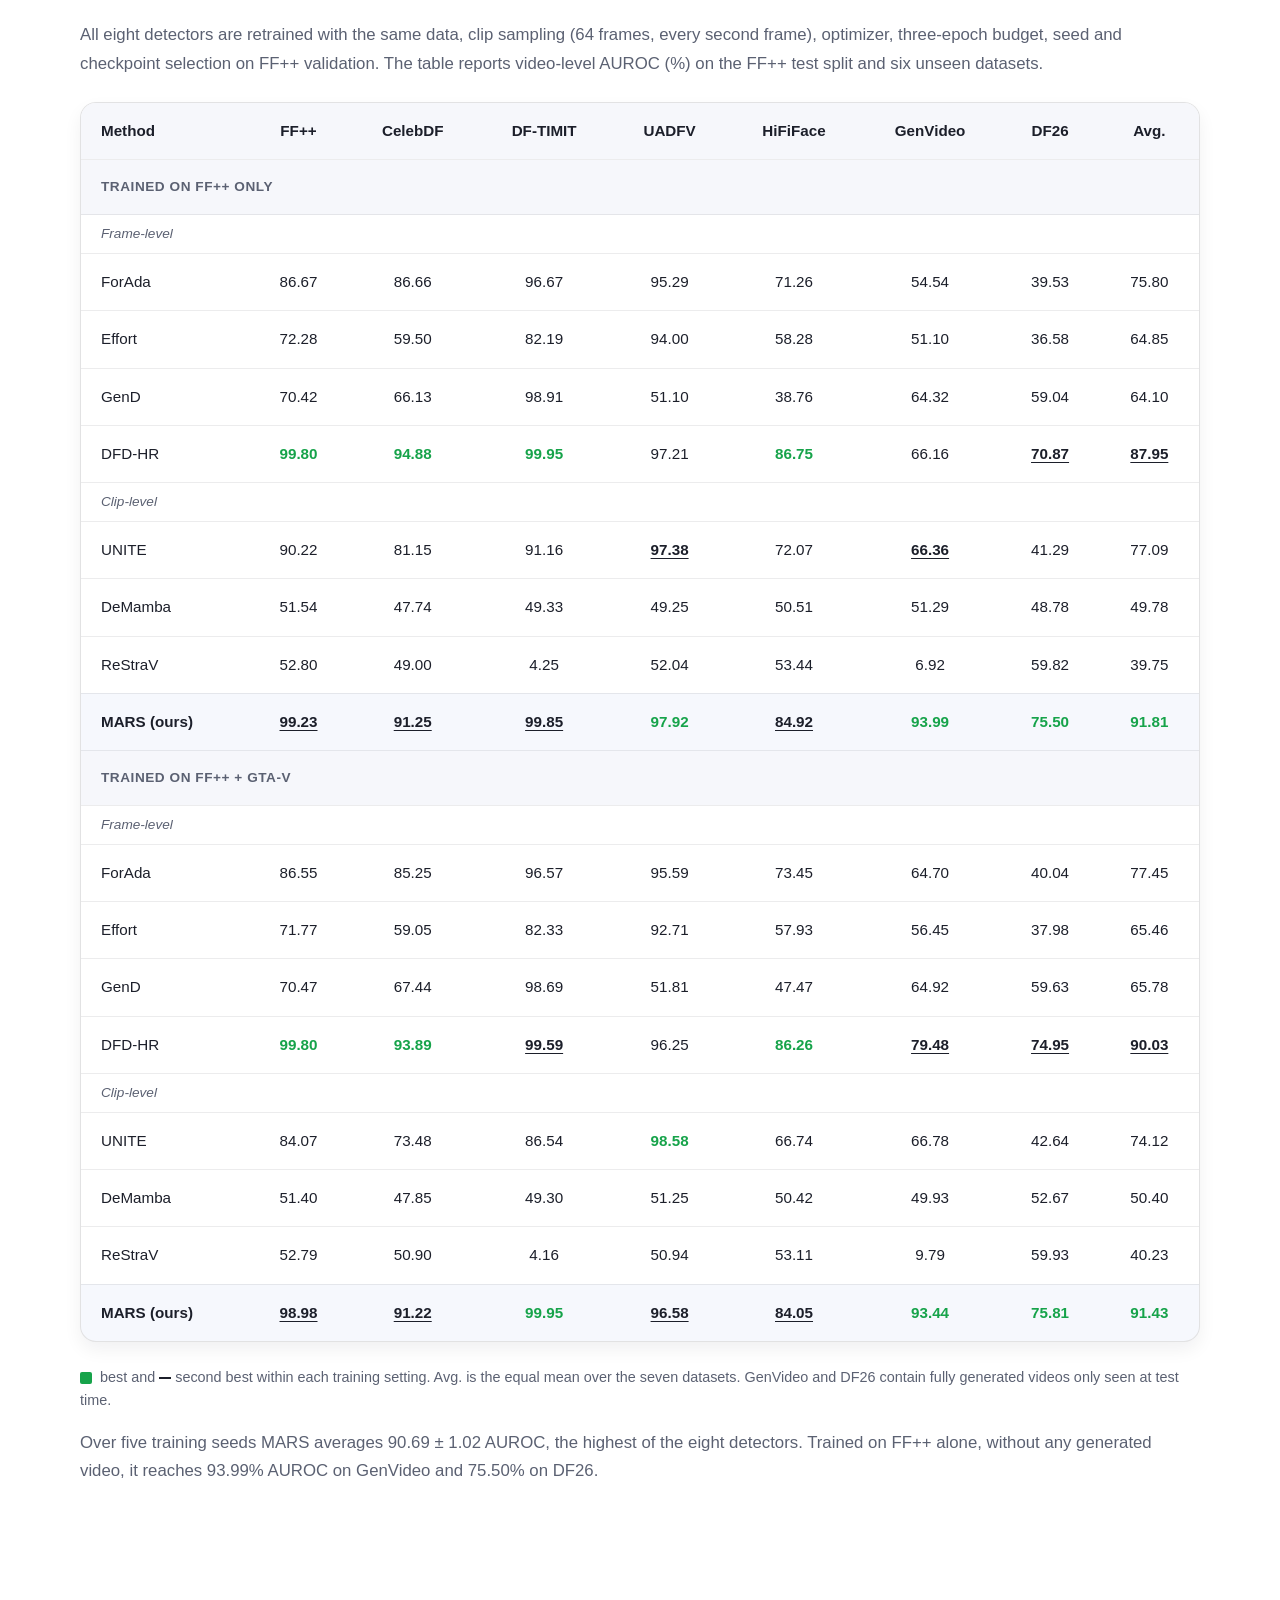
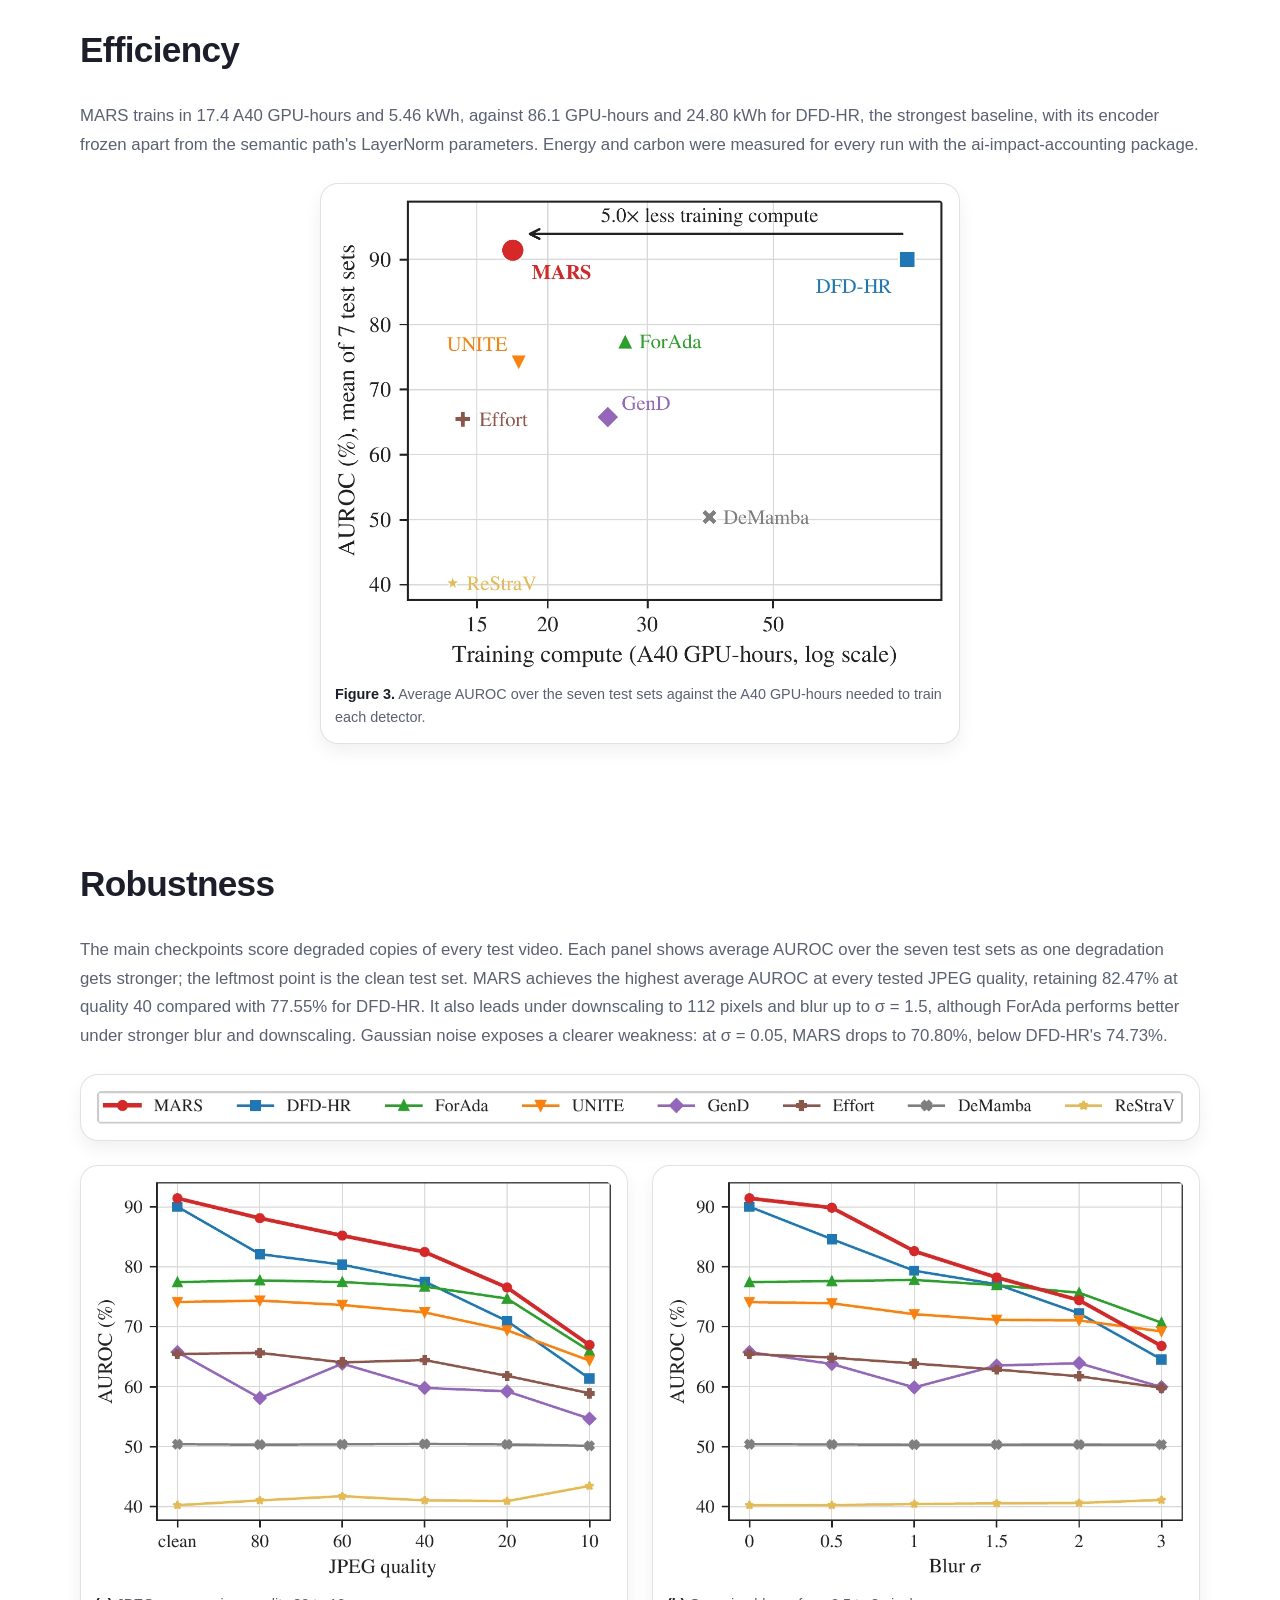
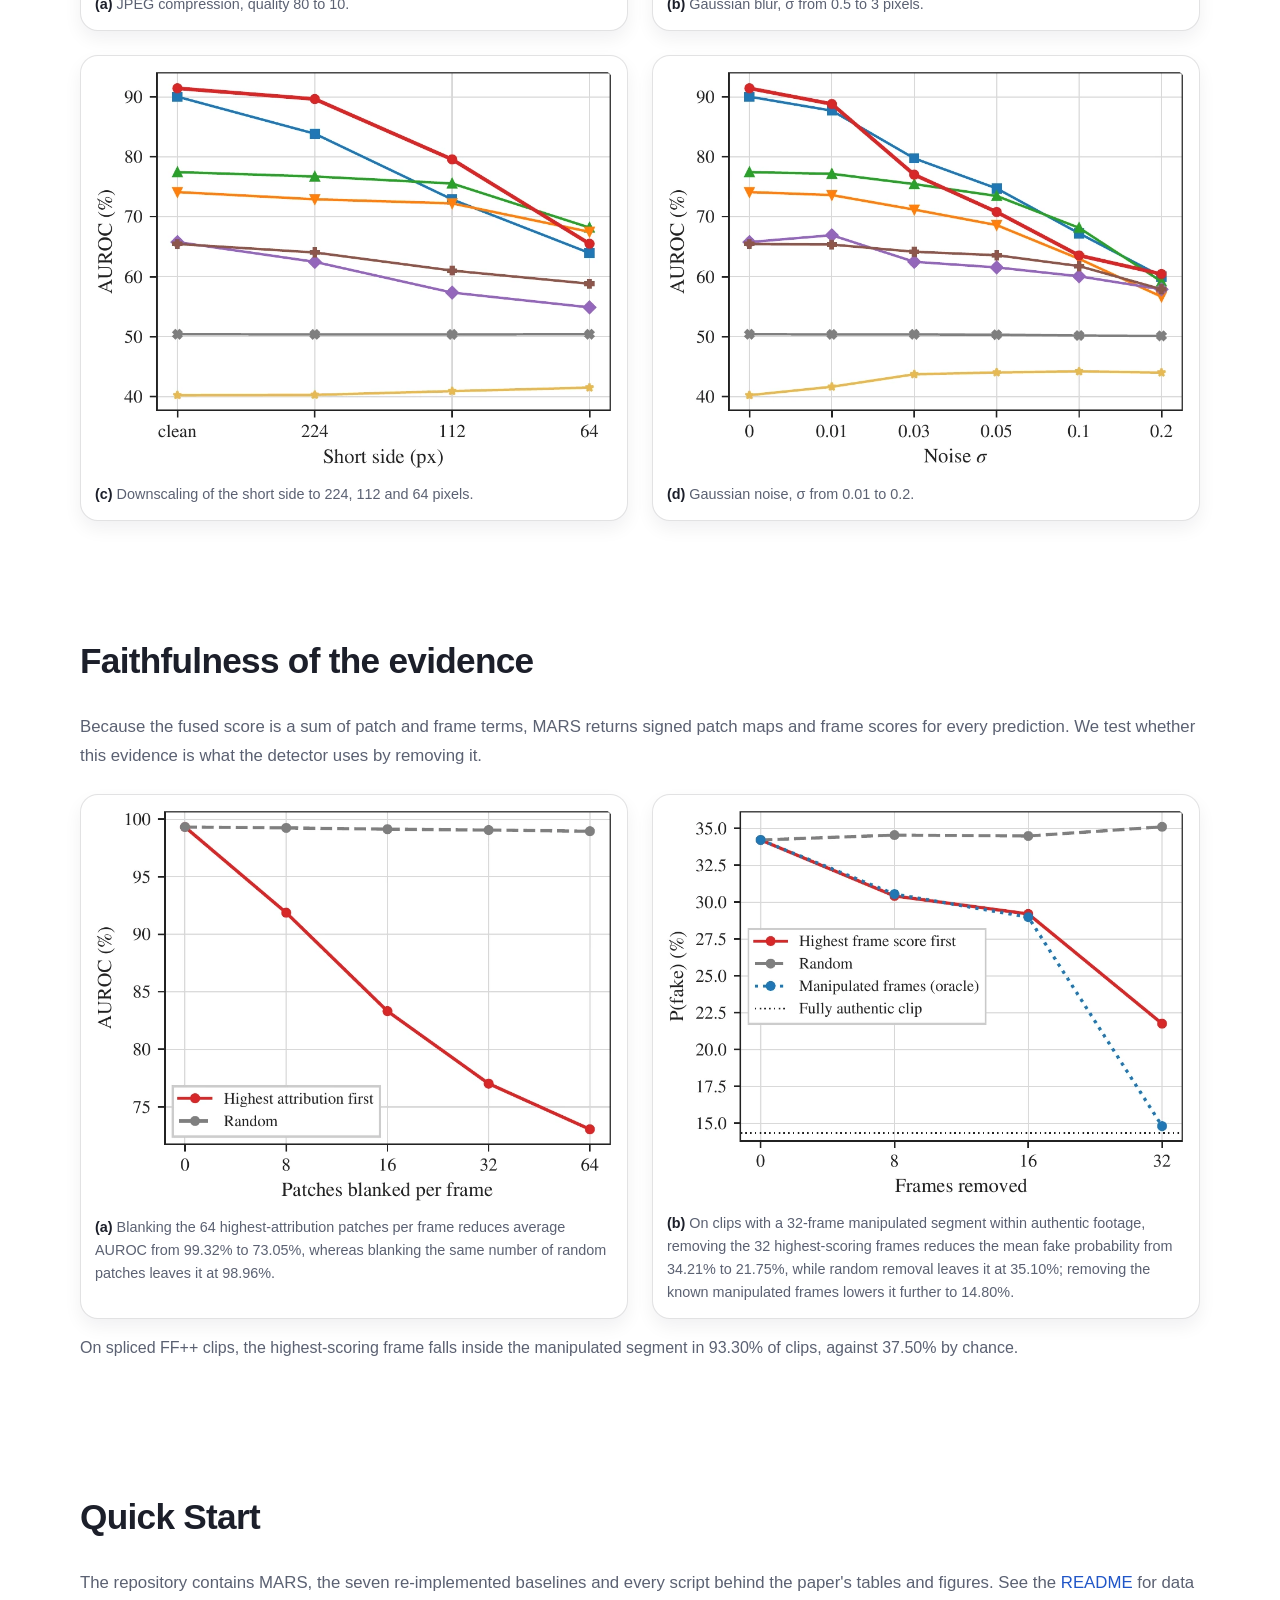
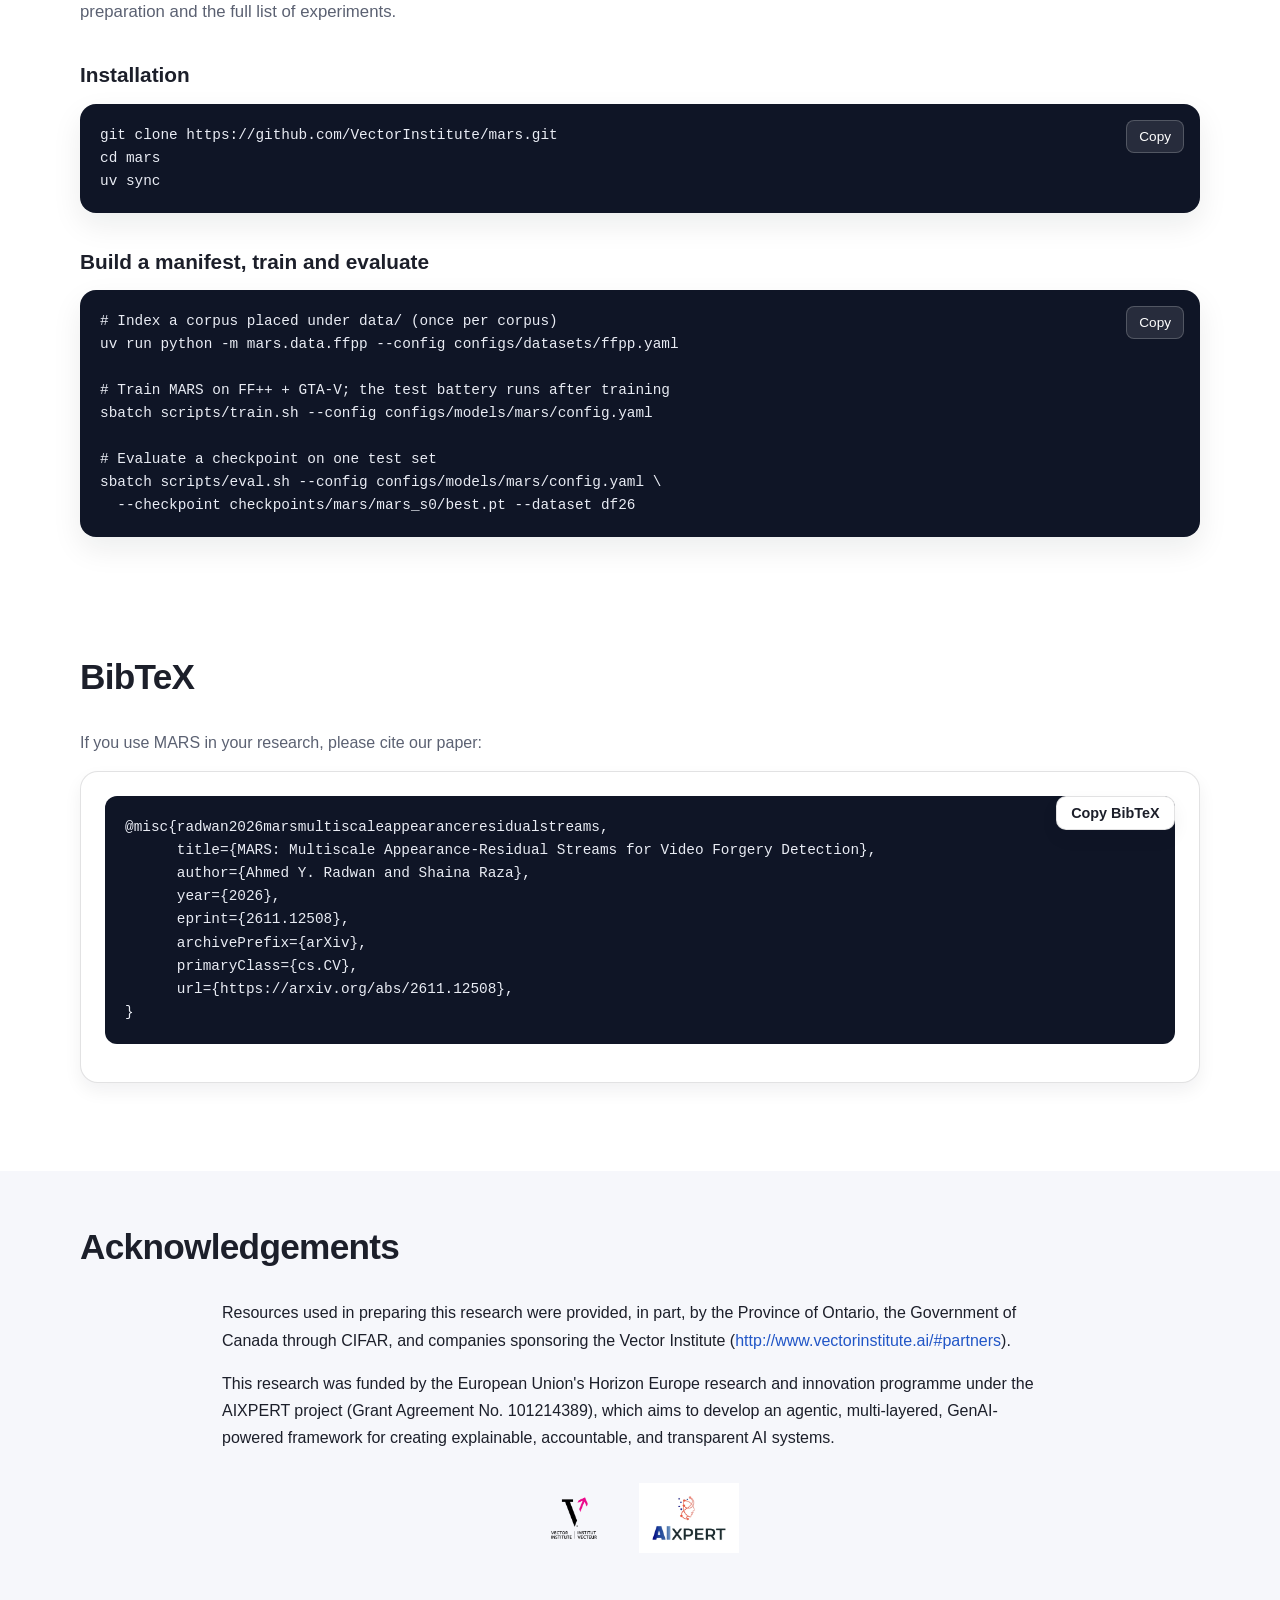
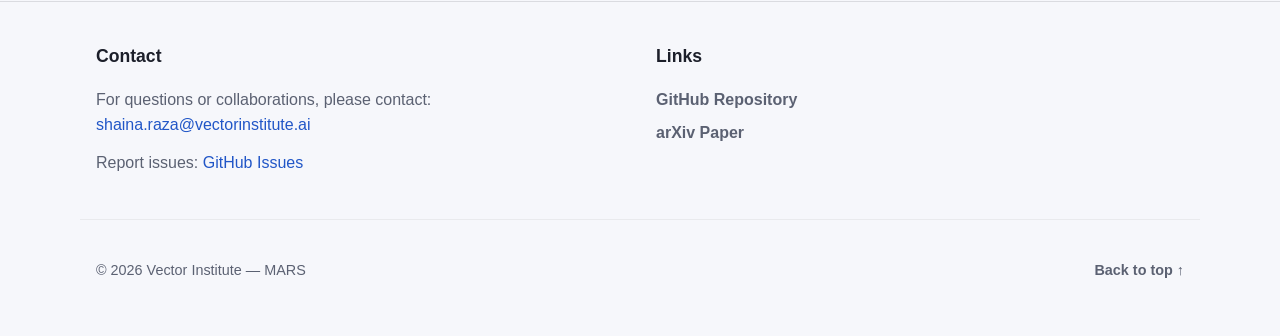
==== commit cfa39e42: "docs: add arXiv link and BibTeX (2611.12508)" ====
--- a/docs/index.html
+++ b/docs/index.html
@@ -17,6 +17,8 @@
   <meta name="citation_author" content="Radwan, Ahmed Y." />
   <meta name="citation_author" content="Raza, Shaina" />
   <meta name="citation_publication_date" content="2026" />
+  <meta name="citation_arxiv_id" content="2611.12508" />
+  <meta name="citation_pdf_url" content="https://arxiv.org/pdf/2611.12508" />
   <link rel="stylesheet" href="style.css" />
   <script defer src="main.js"></script>
   <script type="application/ld+json">
@@ -72,7 +74,7 @@
           </p>
           <p class="affiliations"><sup>1</sup>Vector Institute, Canada</p>
           <div class="button-row">
-            <a class="btn btn-primary" target="_blank" rel="noreferrer" href="https://arxiv.org/abs/XXXX.XXXXX">
+            <a class="btn btn-primary" target="_blank" rel="noreferrer" href="https://arxiv.org/abs/2611.12508">
               arXiv
             </a>
             <a class="btn btn-primary" target="_blank" rel="noreferrer" href="https://github.com/VectorInstitute/mars">
@@ -318,11 +320,14 @@
       <p class="muted">If you use MARS in your research, please cite our paper:</p>
       <div class="bibtex-section">
         <button class="btn btn-small btn-copy" id="copyBibtex" type="button" aria-label="Copy BibTeX citation">Copy BibTeX</button>
-        <pre class="bibtex" id="bibtexBlock"><code>@article{radwan2026mars,
-  title   = {MARS: Multiscale Appearance-Residual Streams for Video Forgery Detection},
-  author  = {Radwan, Ahmed Y. and Raza, Shaina},
-  journal = {arXiv preprint arXiv:XXXX.XXXXX},
-  year    = {2026}
+        <pre class="bibtex" id="bibtexBlock"><code>@misc{radwan2026marsmultiscaleappearanceresidualstreams,
+      title={MARS: Multiscale Appearance-Residual Streams for Video Forgery Detection},
+      author={Ahmed Y. Radwan and Shaina Raza},
+      year={2026},
+      eprint={2611.12508},
+      archivePrefix={arXiv},
+      primaryClass={cs.CV},
+      url={https://arxiv.org/abs/2611.12508},
 }</code></pre>
         <p class="copy-status" id="copyStatus" role="status" aria-live="polite"></p>
       </div>
@@ -362,7 +367,7 @@
           <h3 class="h3">Links</h3>
           <ul class="footer-links">
             <li><a href="https://github.com/VectorInstitute/mars" target="_blank" rel="noreferrer">GitHub Repository</a></li>
-            <li><a href="https://arxiv.org/abs/XXXX.XXXXX" target="_blank" rel="noreferrer">arXiv Paper</a></li>
+            <li><a href="https://arxiv.org/abs/2611.12508" target="_blank" rel="noreferrer">arXiv Paper</a></li>
           </ul>
         </div>
       </div>
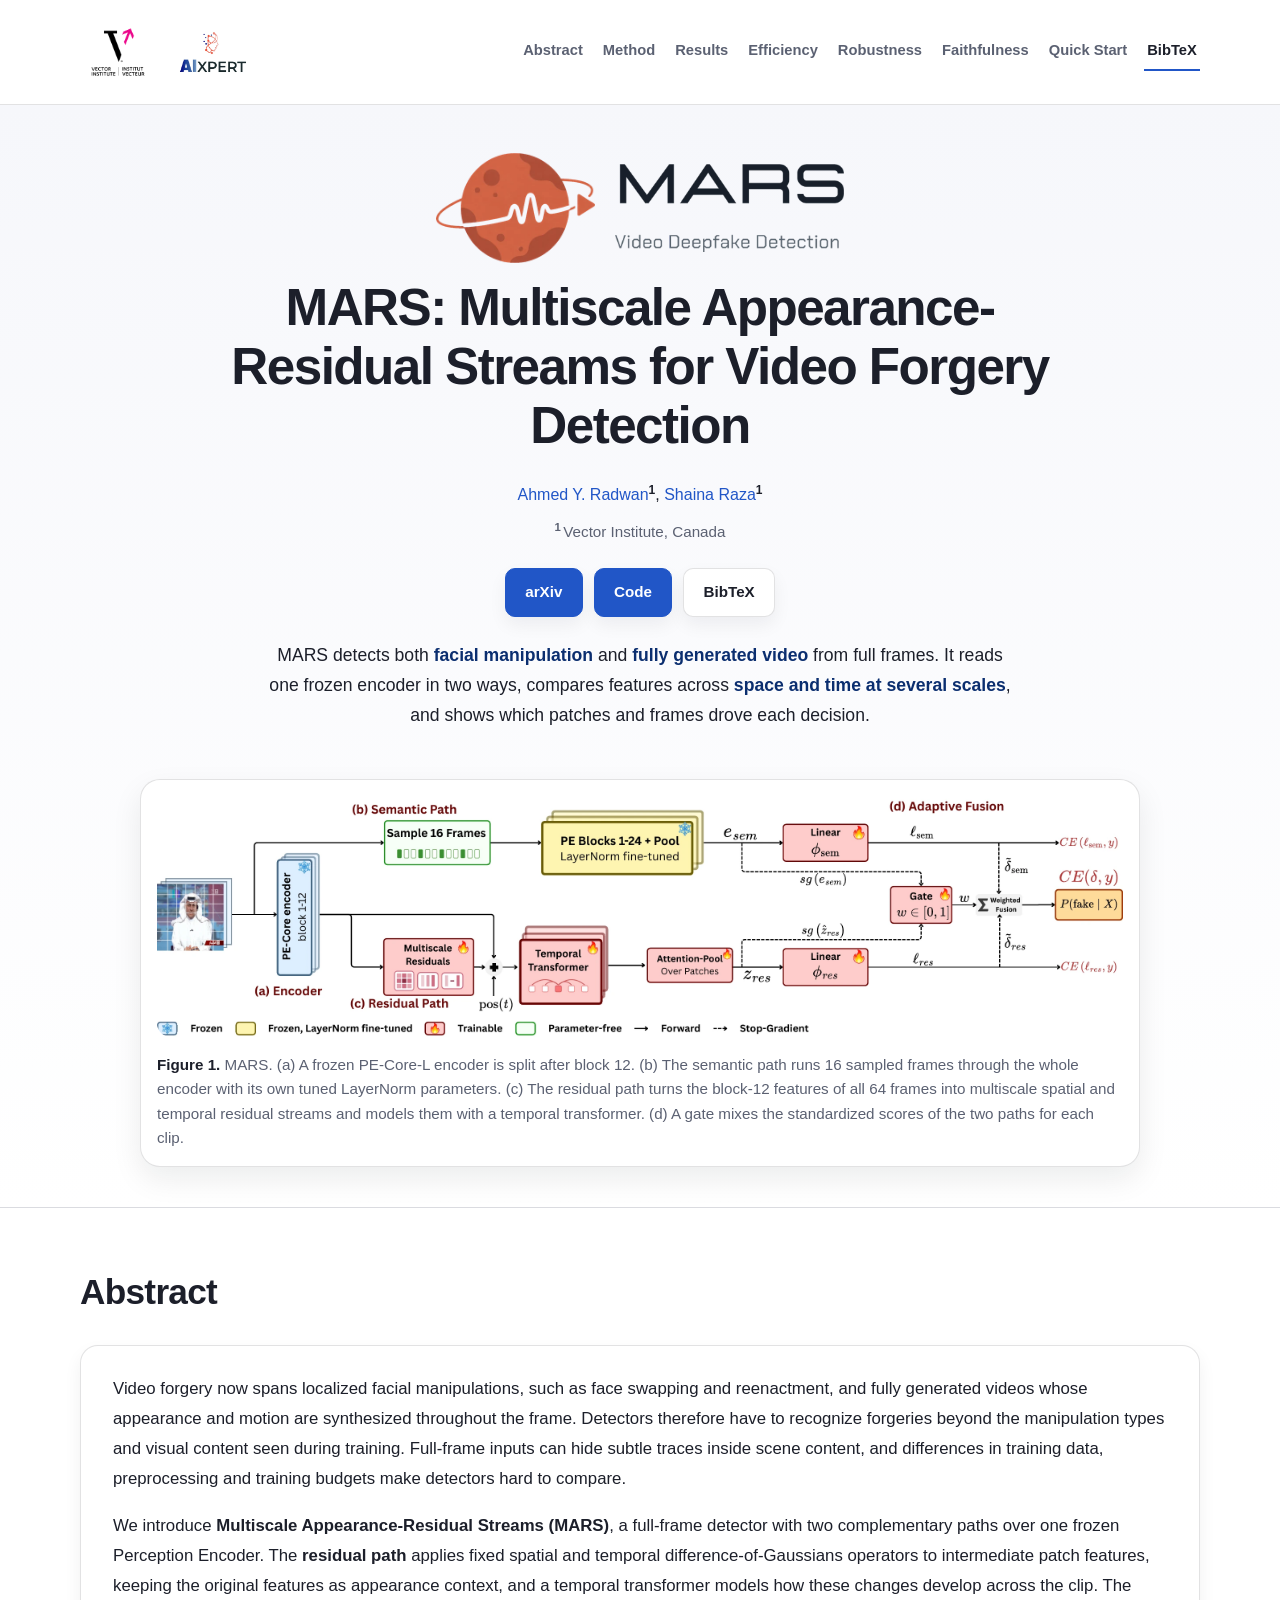
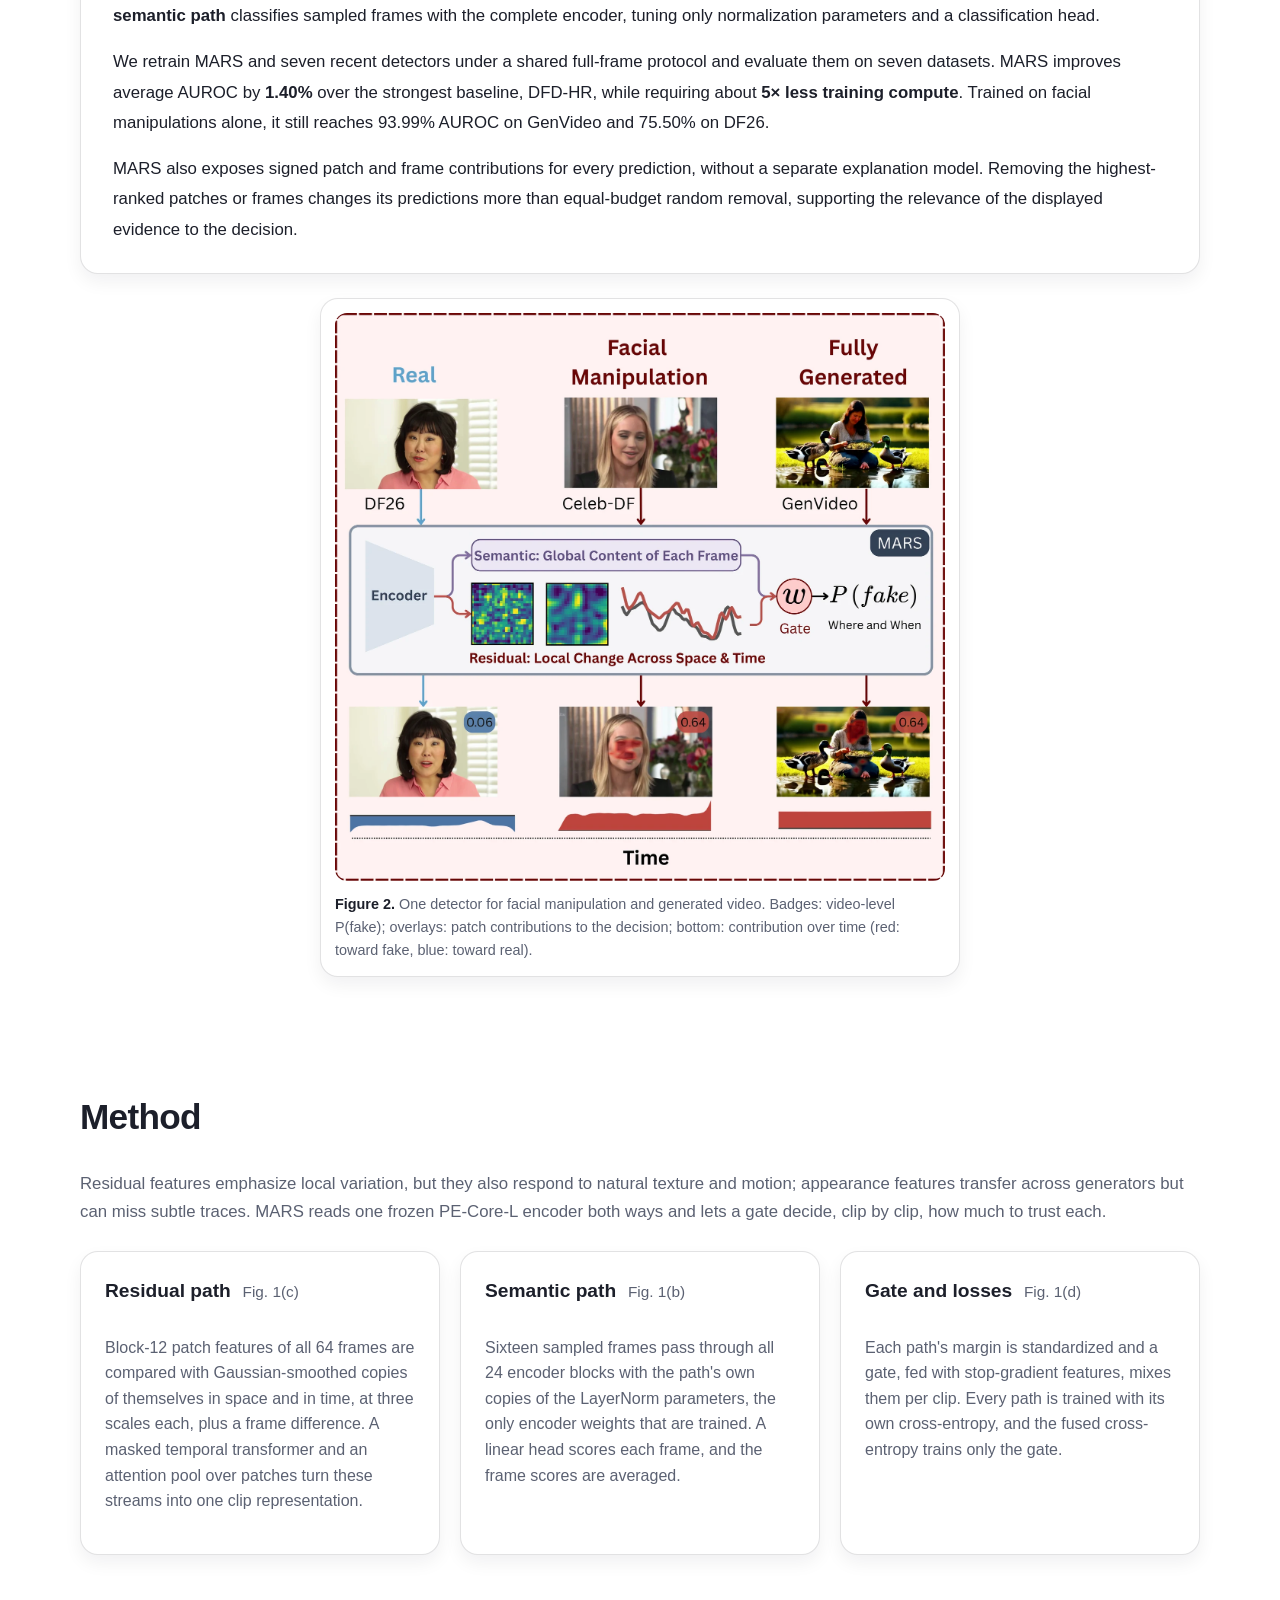
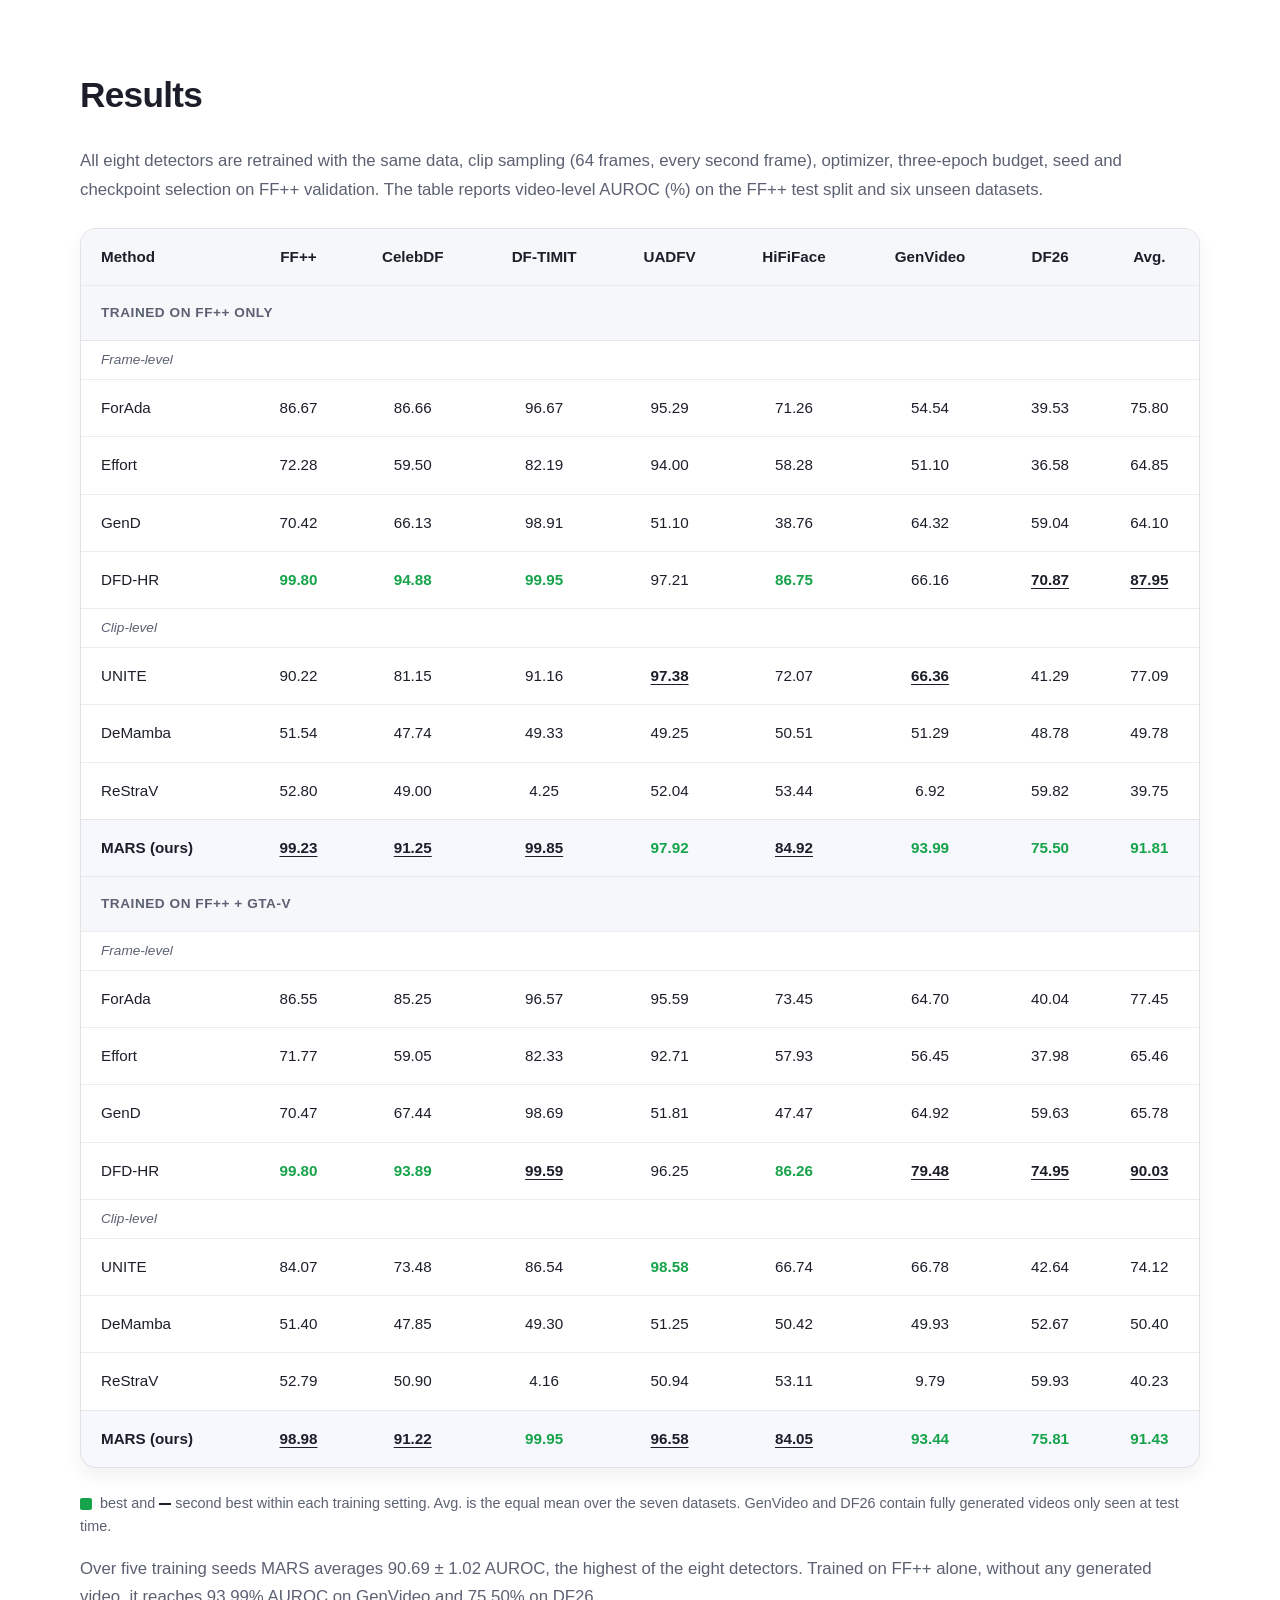
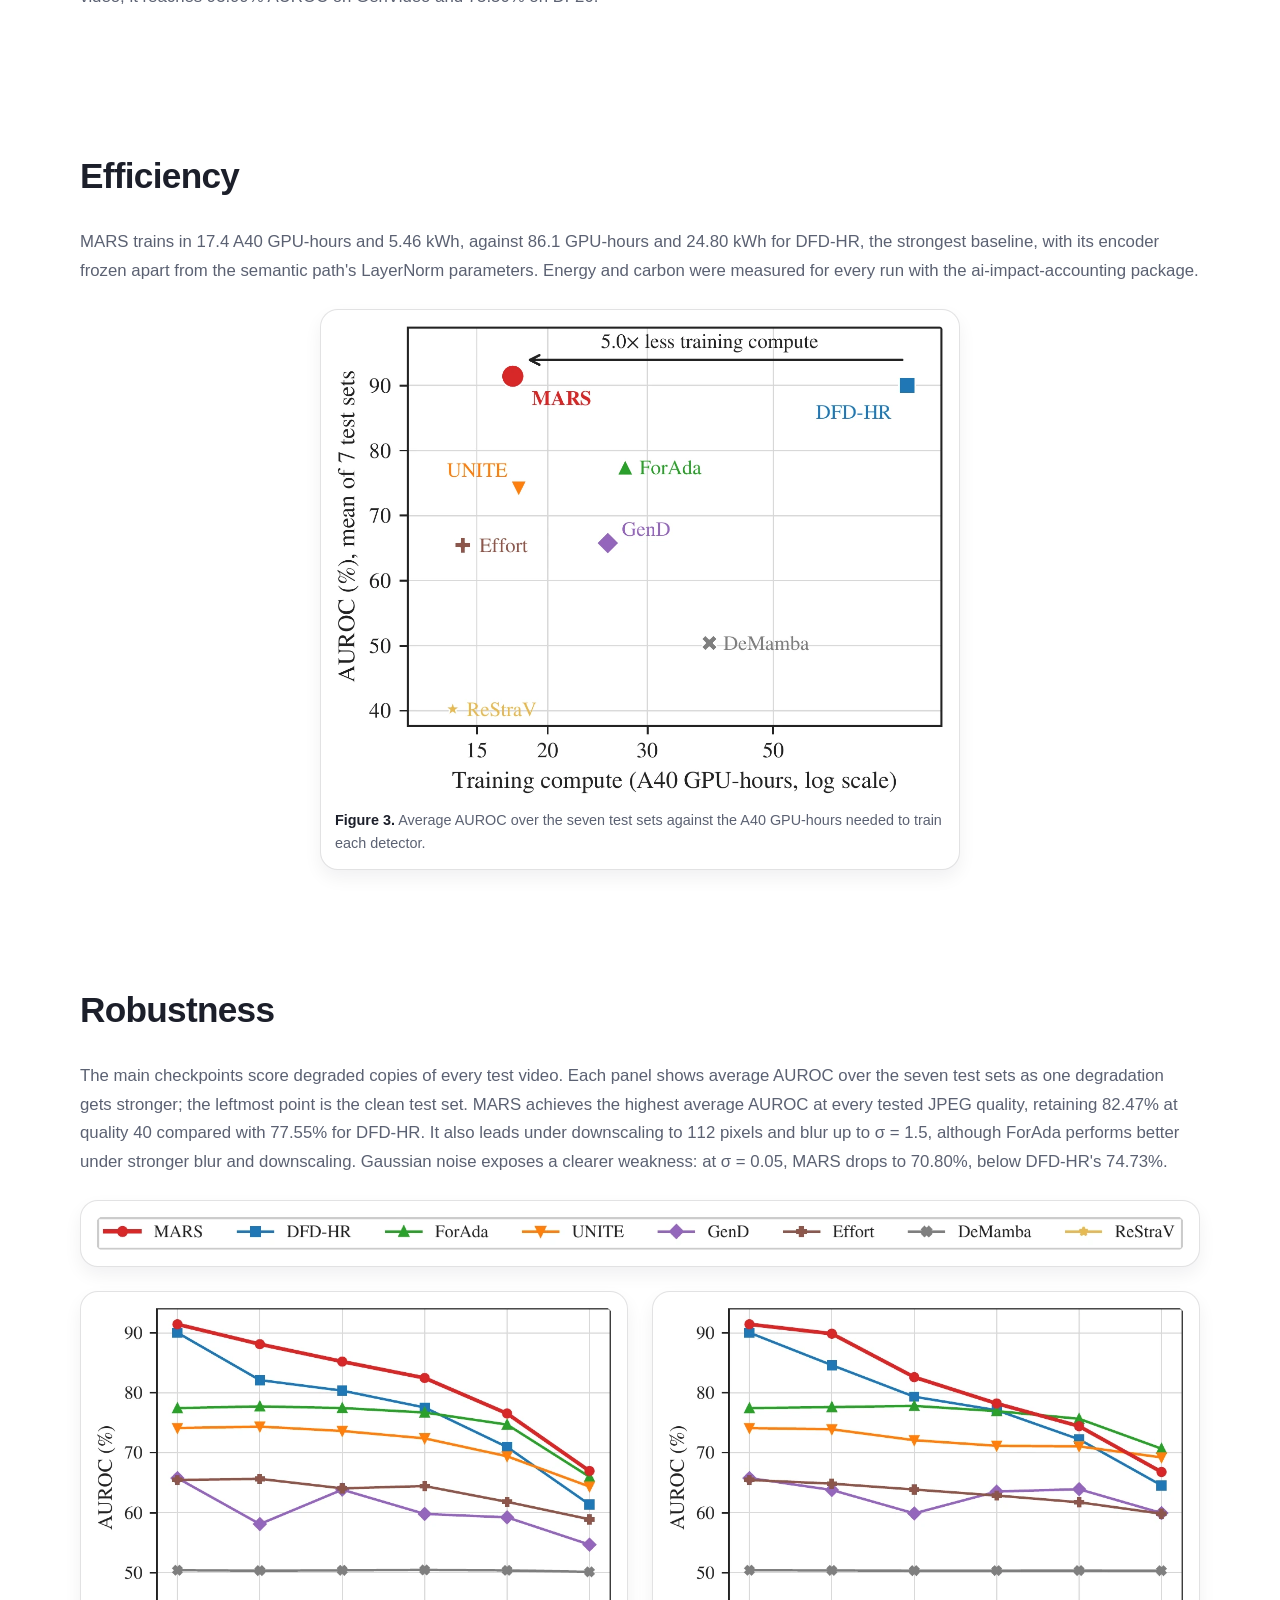
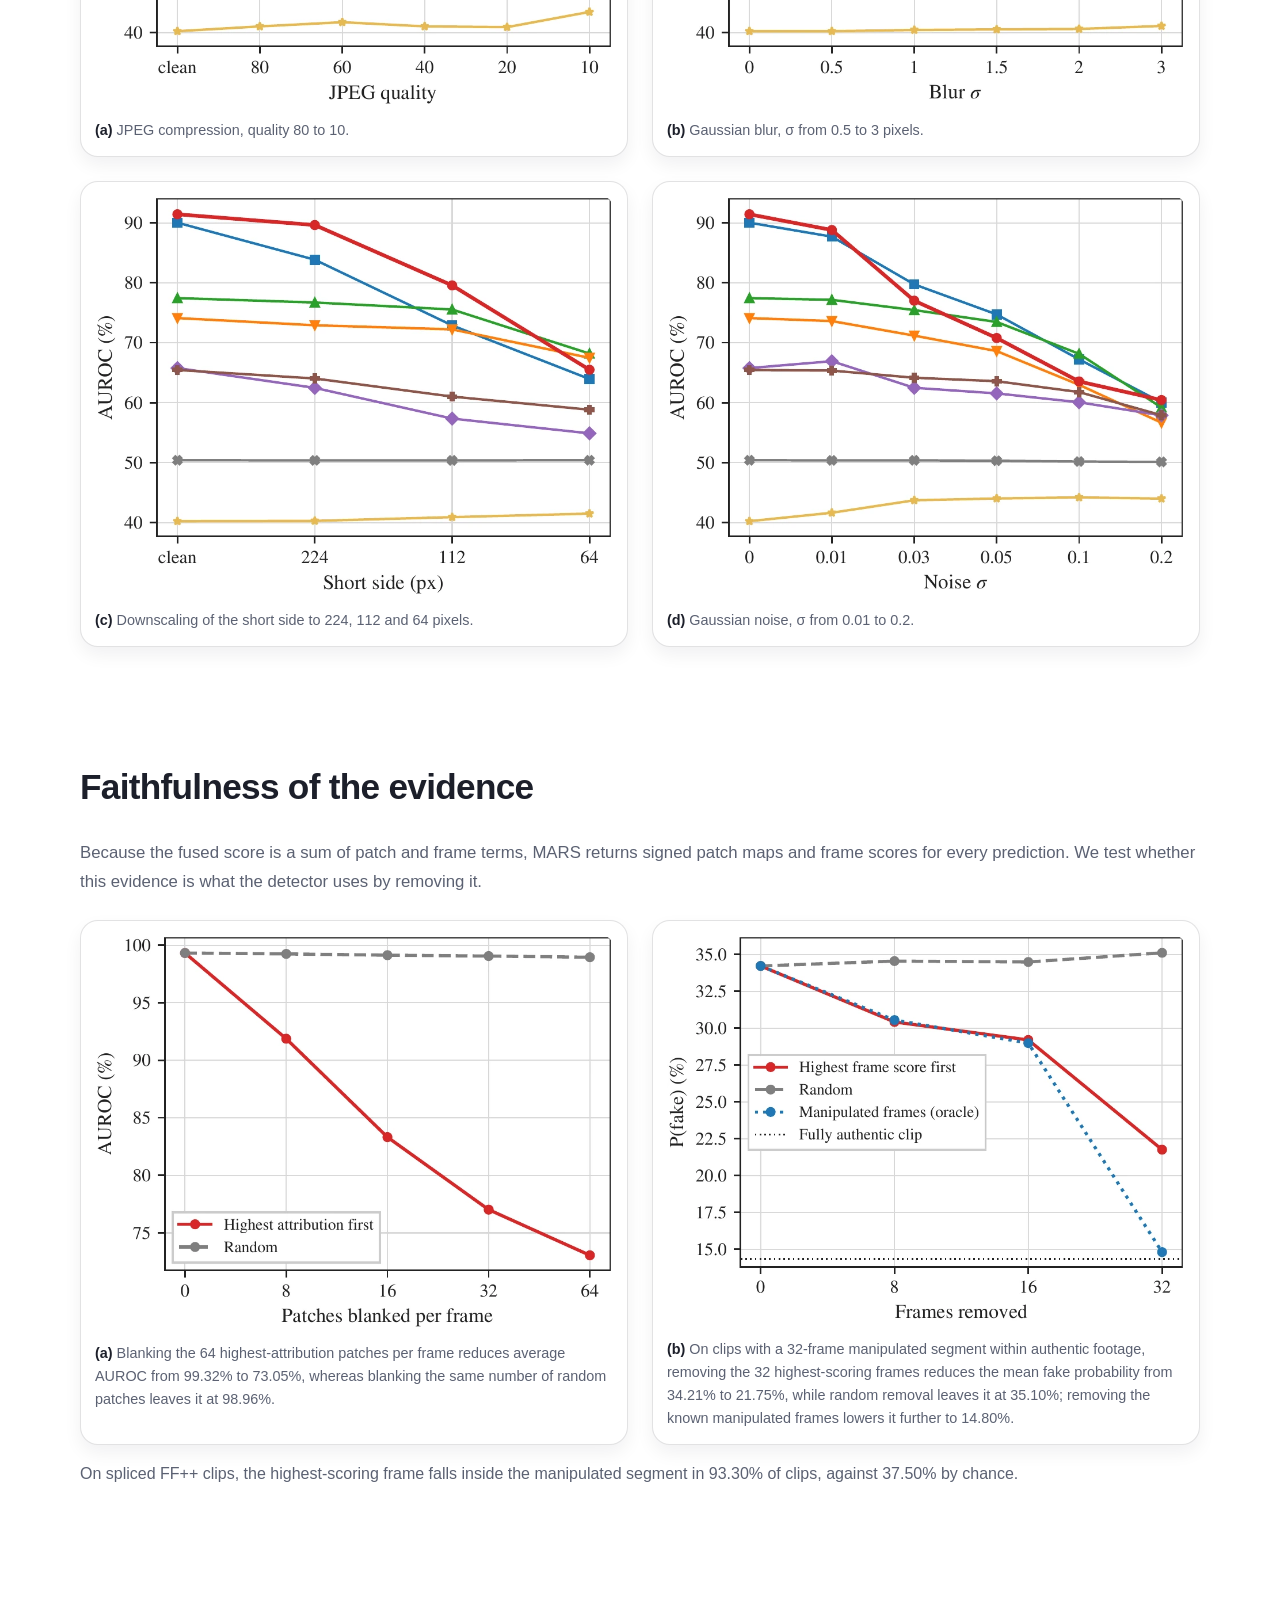
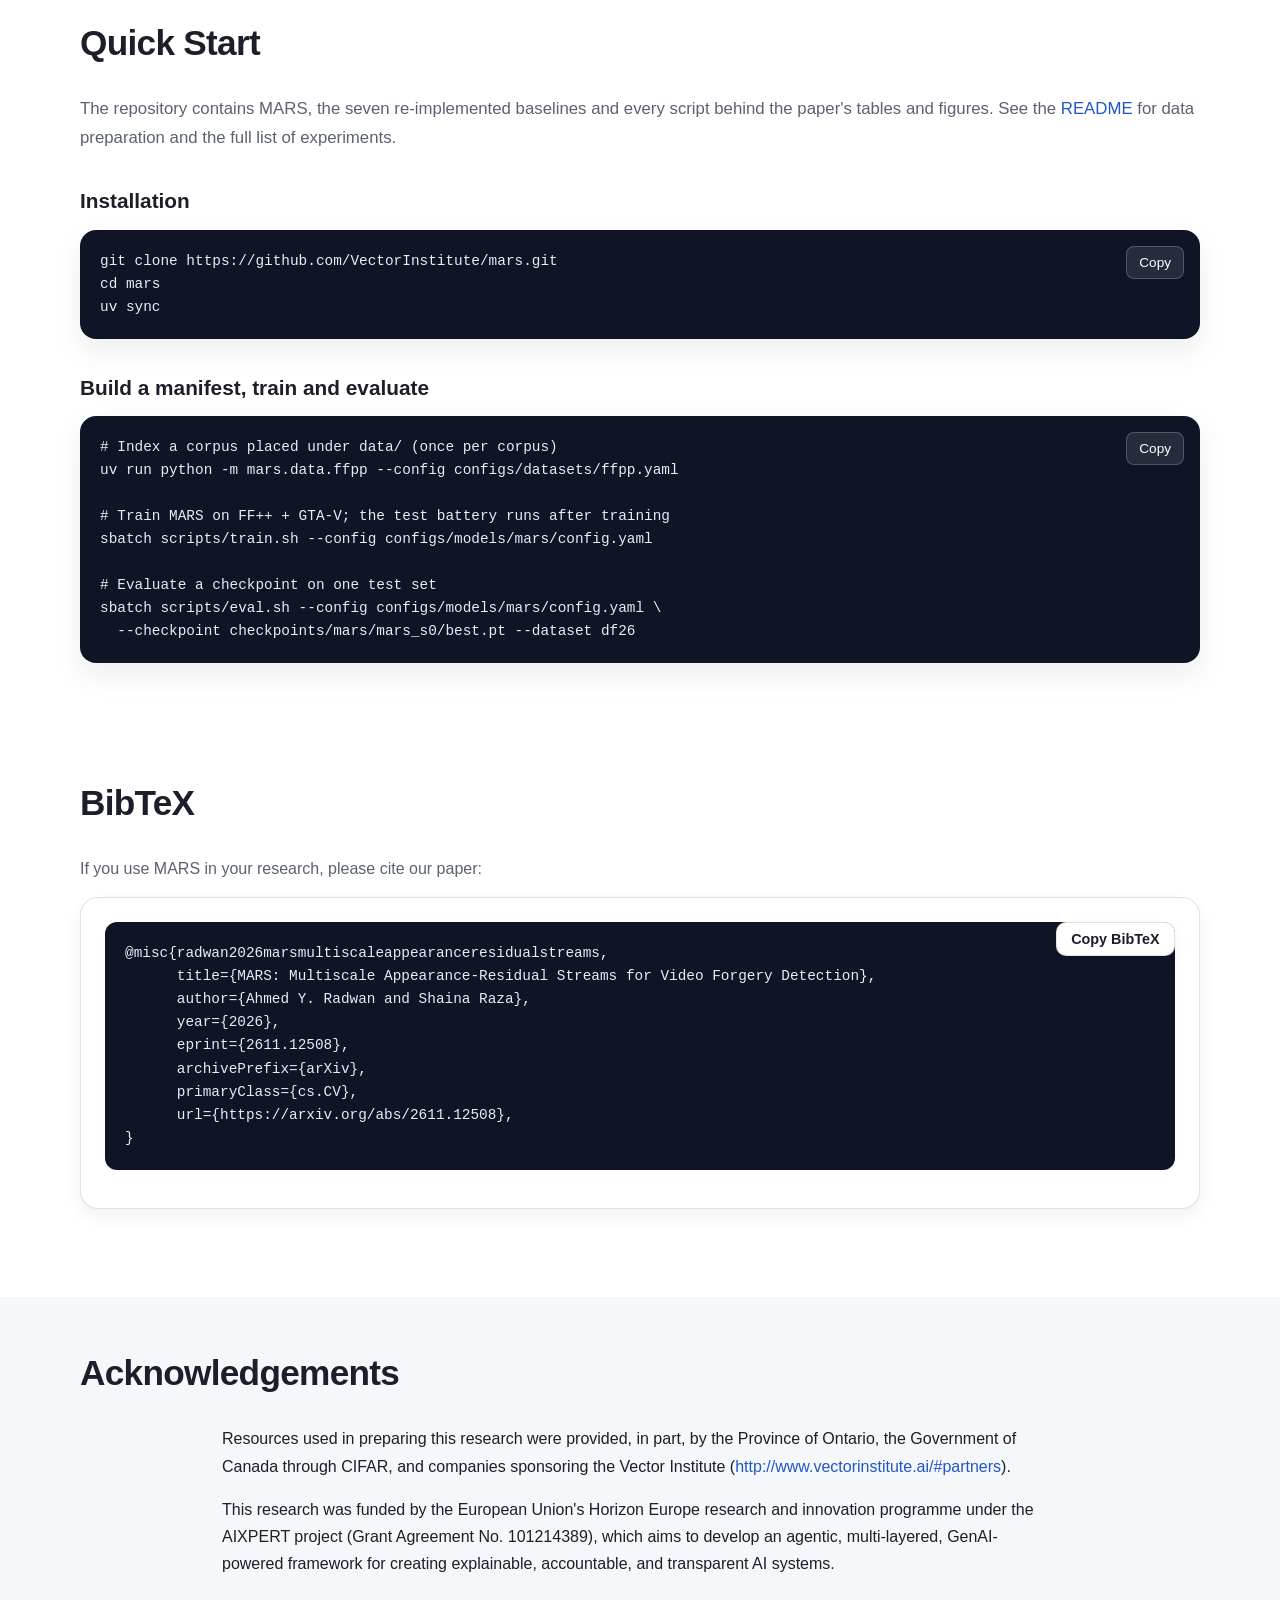
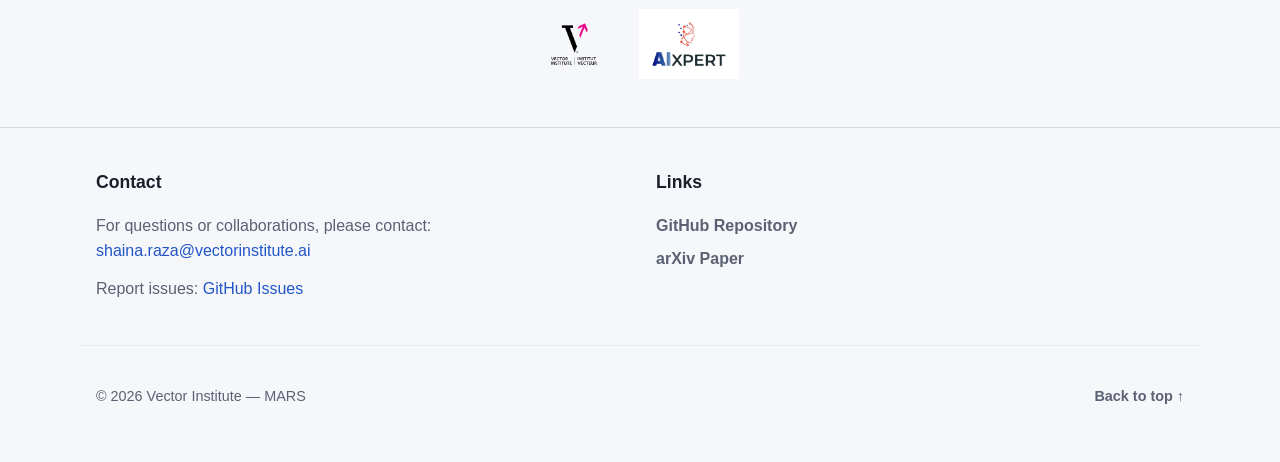
==== commit 0d746136: "docs: add MARS logo, wordmark and favicon to the site; fix back-to-top link" ====
--- a/docs/index.html
+++ b/docs/index.html
@@ -6,6 +6,10 @@
   <meta name="viewport" content="width=device-width, initial-scale=1.0" />
   <title>MARS: Multiscale Appearance-Residual Streams for Video Forgery Detection</title>
   <meta name="description" content="MARS is a full-frame video forgery detector for facial manipulation and fully generated video. It combines multiscale spatial and temporal feature differences with adapted appearance features from one frozen Perception Encoder, and exposes faithful patch and frame evidence." />
+  <link rel="icon" href="favicon.ico" sizes="any" />
+  <link rel="icon" type="image/png" sizes="32x32" href="favicon-32.png" />
+  <link rel="icon" type="image/png" sizes="192x192" href="favicon-192.png" />
+  <link rel="apple-touch-icon" href="apple-touch-icon.png" />
   <link rel="canonical" href="https://vectorinstitute.github.io/mars/" />
   <meta property="og:title" content="MARS: Multiscale Appearance-Residual Streams for Video Forgery Detection" />
   <meta property="og:description" content="A full-frame video forgery detector for facial manipulation and fully generated video, with faithful patch and frame evidence." />
@@ -37,16 +41,13 @@
   }
   </script>
 </head>
-<body>
-  <header class="topbar" id="top">
+<body id="top">
+  <header class="topbar">
     <div class="topbar-inner">
       <div class="topbar-logos">
         <img src="assets/logos/vector-black.webp" alt="Vector Institute" class="logo-img logo-vector" />
         <img src="assets/logos/aixpert.webp" alt="AIXPERT" class="logo-img" />
       </div>
-      <a class="brand" href="#top" aria-label="MARS home">
-        <span class="brand-name">MARS</span>
-      </a>
       <button class="nav-toggle" id="navToggle" aria-label="Toggle navigation" aria-expanded="false">
         <span></span><span></span><span></span>
       </button>
@@ -67,7 +68,13 @@
     <div class="container">
       <div class="hero-content">
         <div class="hero-text">
-          <h1 class="title">MARS: Multiscale Appearance-Residual Streams for Video Forgery Detection</h1>
+          <div class="title-row">
+            <div class="brand-lockup">
+              <img src="assets/mars-logo.webp" alt="MARS logo" class="title-logo" />
+              <img src="assets/mars-wordmark.webp" alt="MARS: Video Deepfake Detection" class="title-wordmark" />
+            </div>
+            <h1 class="title">MARS: Multiscale Appearance-Residual Streams for Video Forgery Detection</h1>
+          </div>
           <p class="authors">
             <a href="https://scholar.google.com/citations?user=Fmhn-MQAAAAJ&hl=en" target="_blank" rel="noreferrer">Ahmed Y. Radwan</a><sup>1</sup>,
             <a href="https://scholar.google.com/citations?user=chcz7RMAAAAJ&hl=en" target="_blank" rel="noreferrer">Shaina Raza</a><sup>1</sup>
--- a/docs/style.css
+++ b/docs/style.css
@@ -84,12 +84,6 @@
   line-height: 1;
 }
 
-.brand-name {
-  font-weight: 800;
-  letter-spacing: 0.2px;
-  color: var(--text);
-  font-size: 1.1rem;
-}
 /* Topbar logos */
 .topbar-logos {
   display: flex;
@@ -198,6 +192,31 @@
   font-weight: 700;
   letter-spacing: -0.03em;
   line-height: 1.15;
+}
+
+/* Logo centered above the title */
+.title-row {
+  display: flex;
+  flex-direction: column;
+  align-items: center;
+  gap: 1rem;
+}
+
+.brand-lockup {
+  display: flex;
+  align-items: center;
+  justify-content: center;
+  gap: 1.25rem;
+}
+
+.title-logo {
+  height: clamp(64px, 9vw, 110px);
+  width: auto;
+}
+
+.title-wordmark {
+  height: clamp(52px, 7vw, 88px);
+  width: auto;
 }
 
 /* Authors - styled with links */
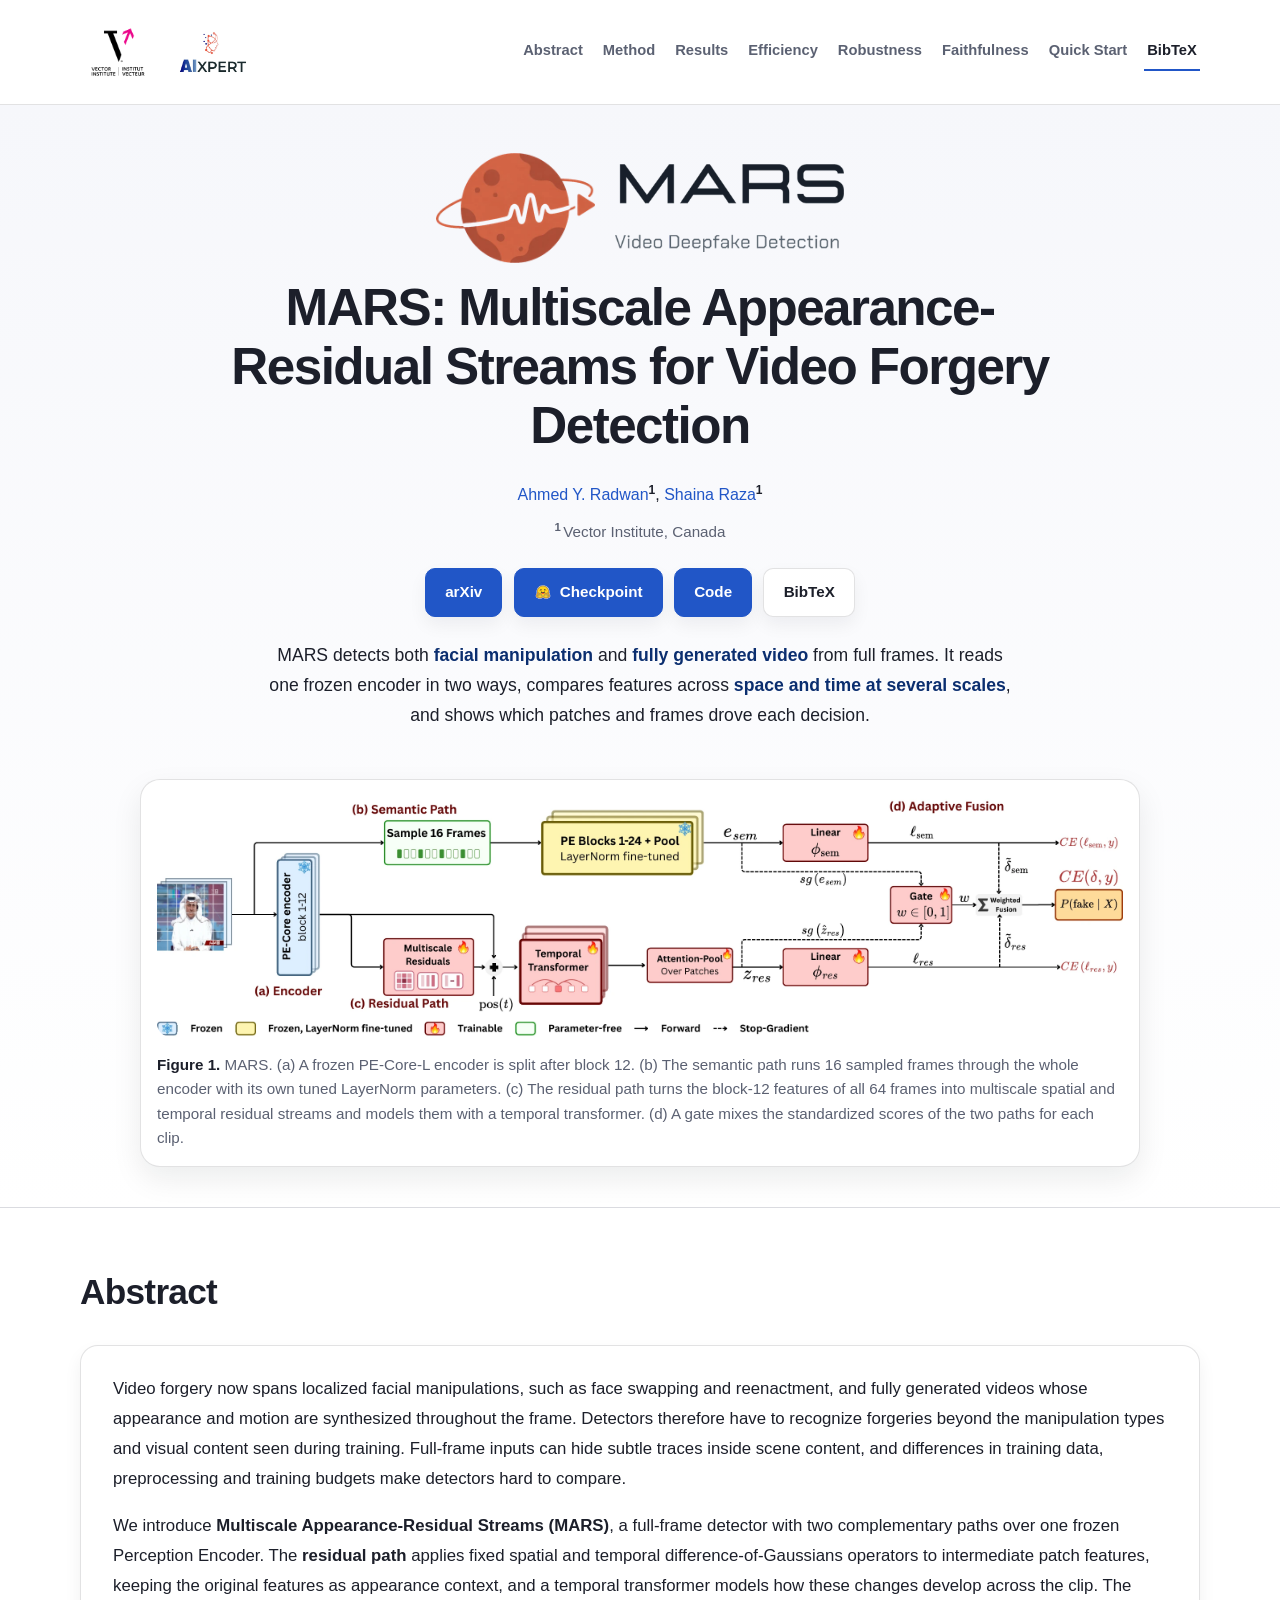
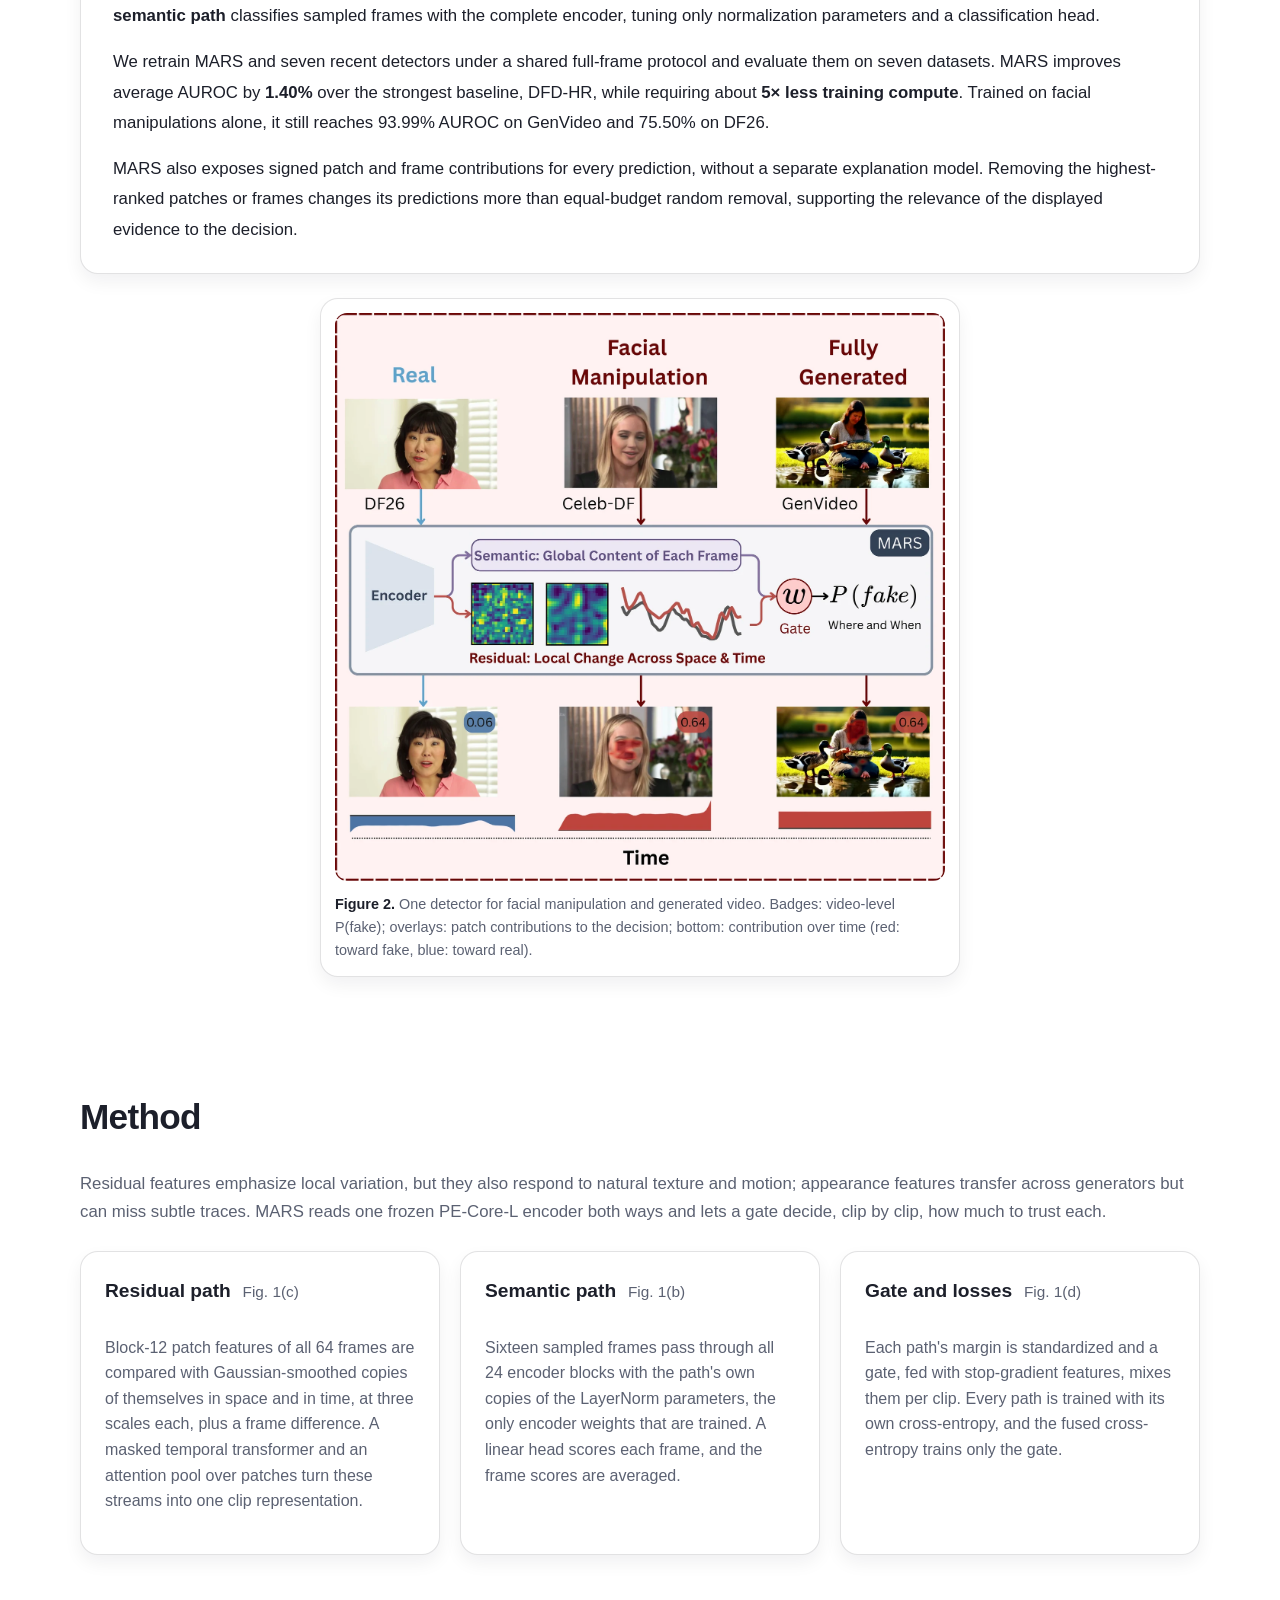
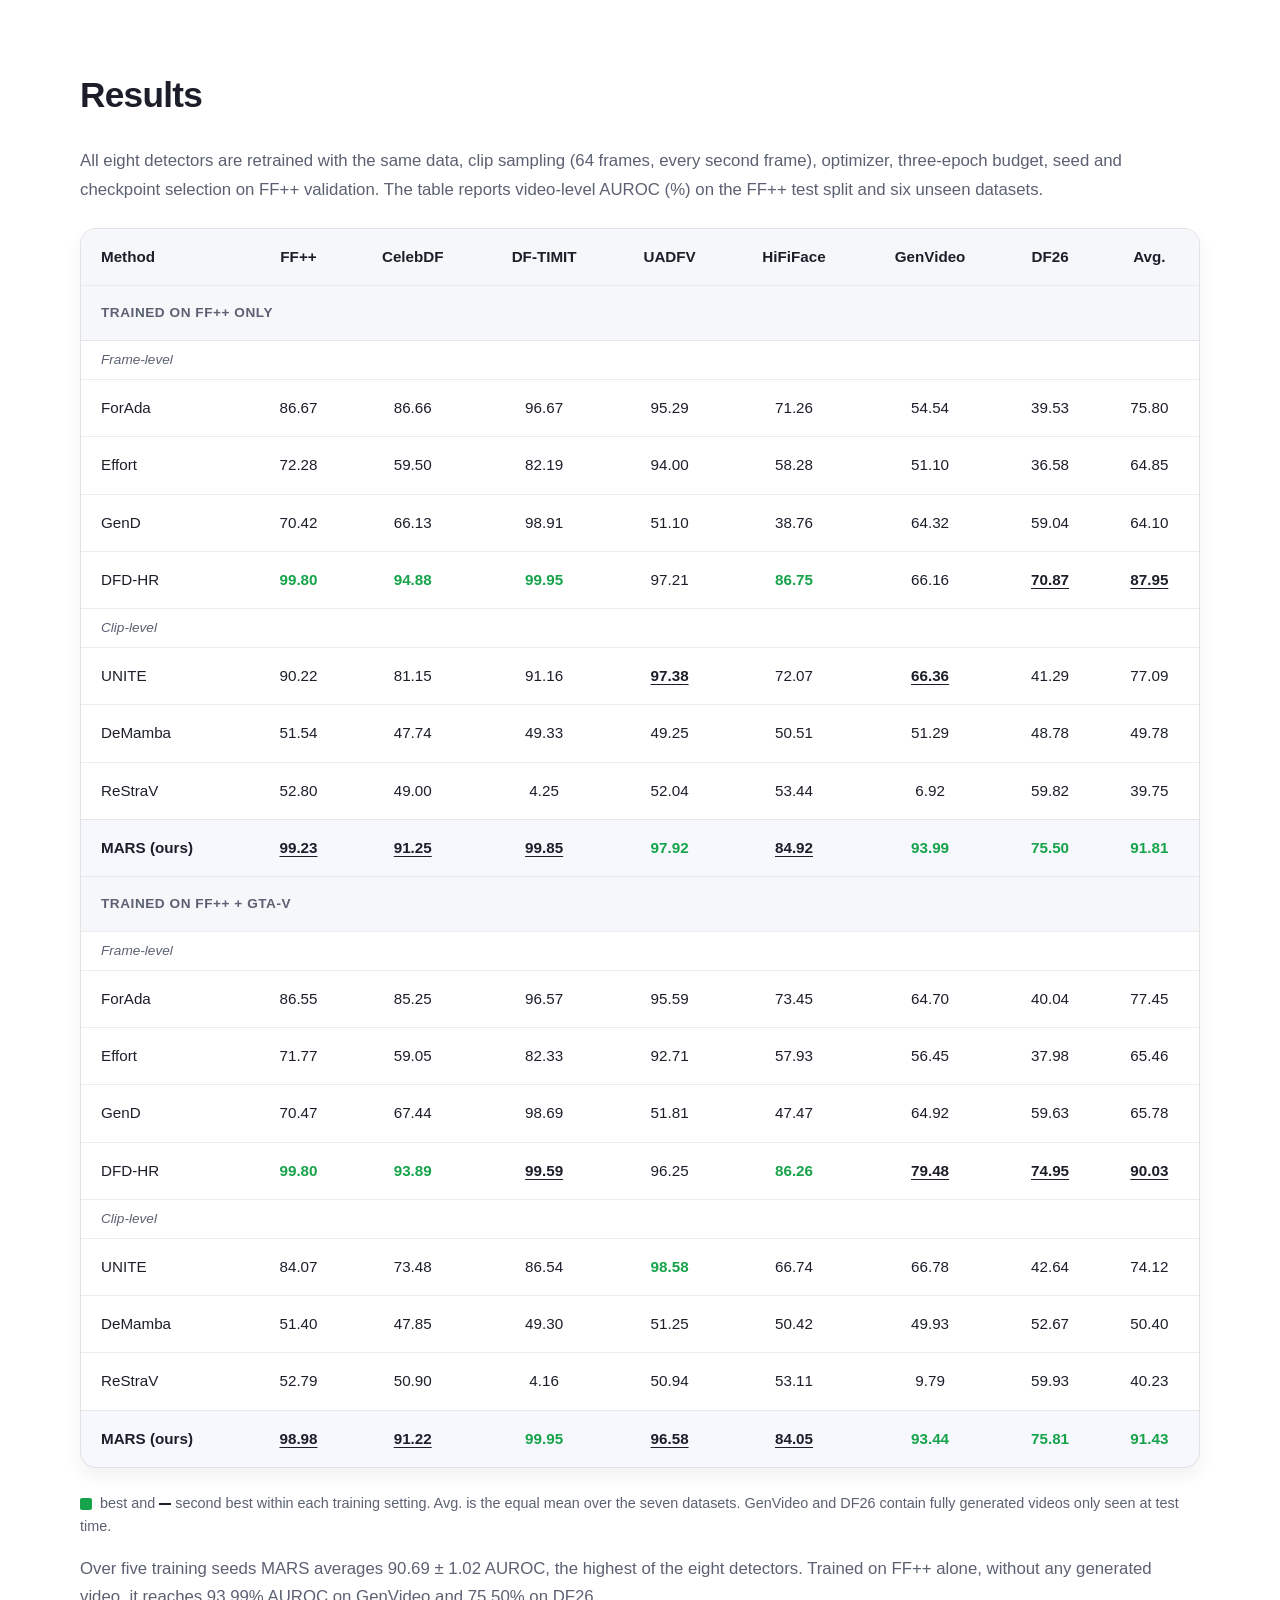
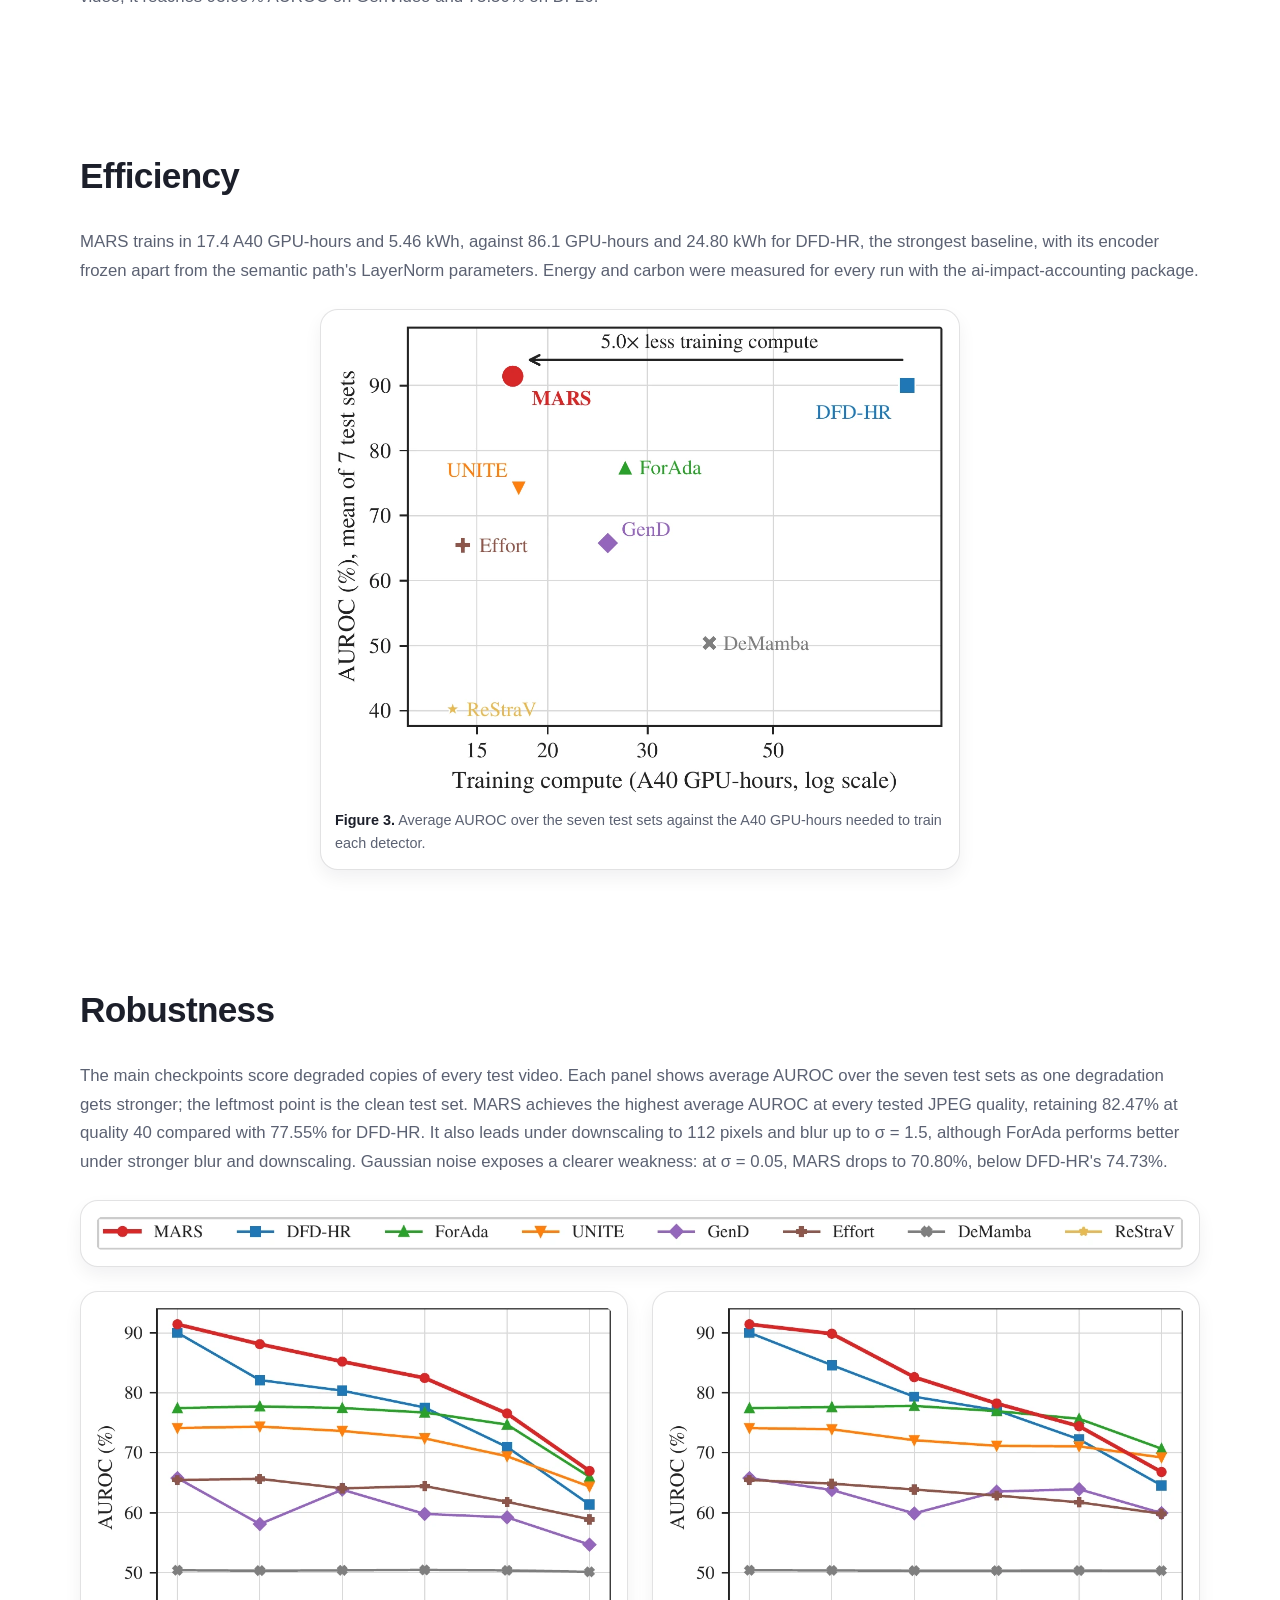
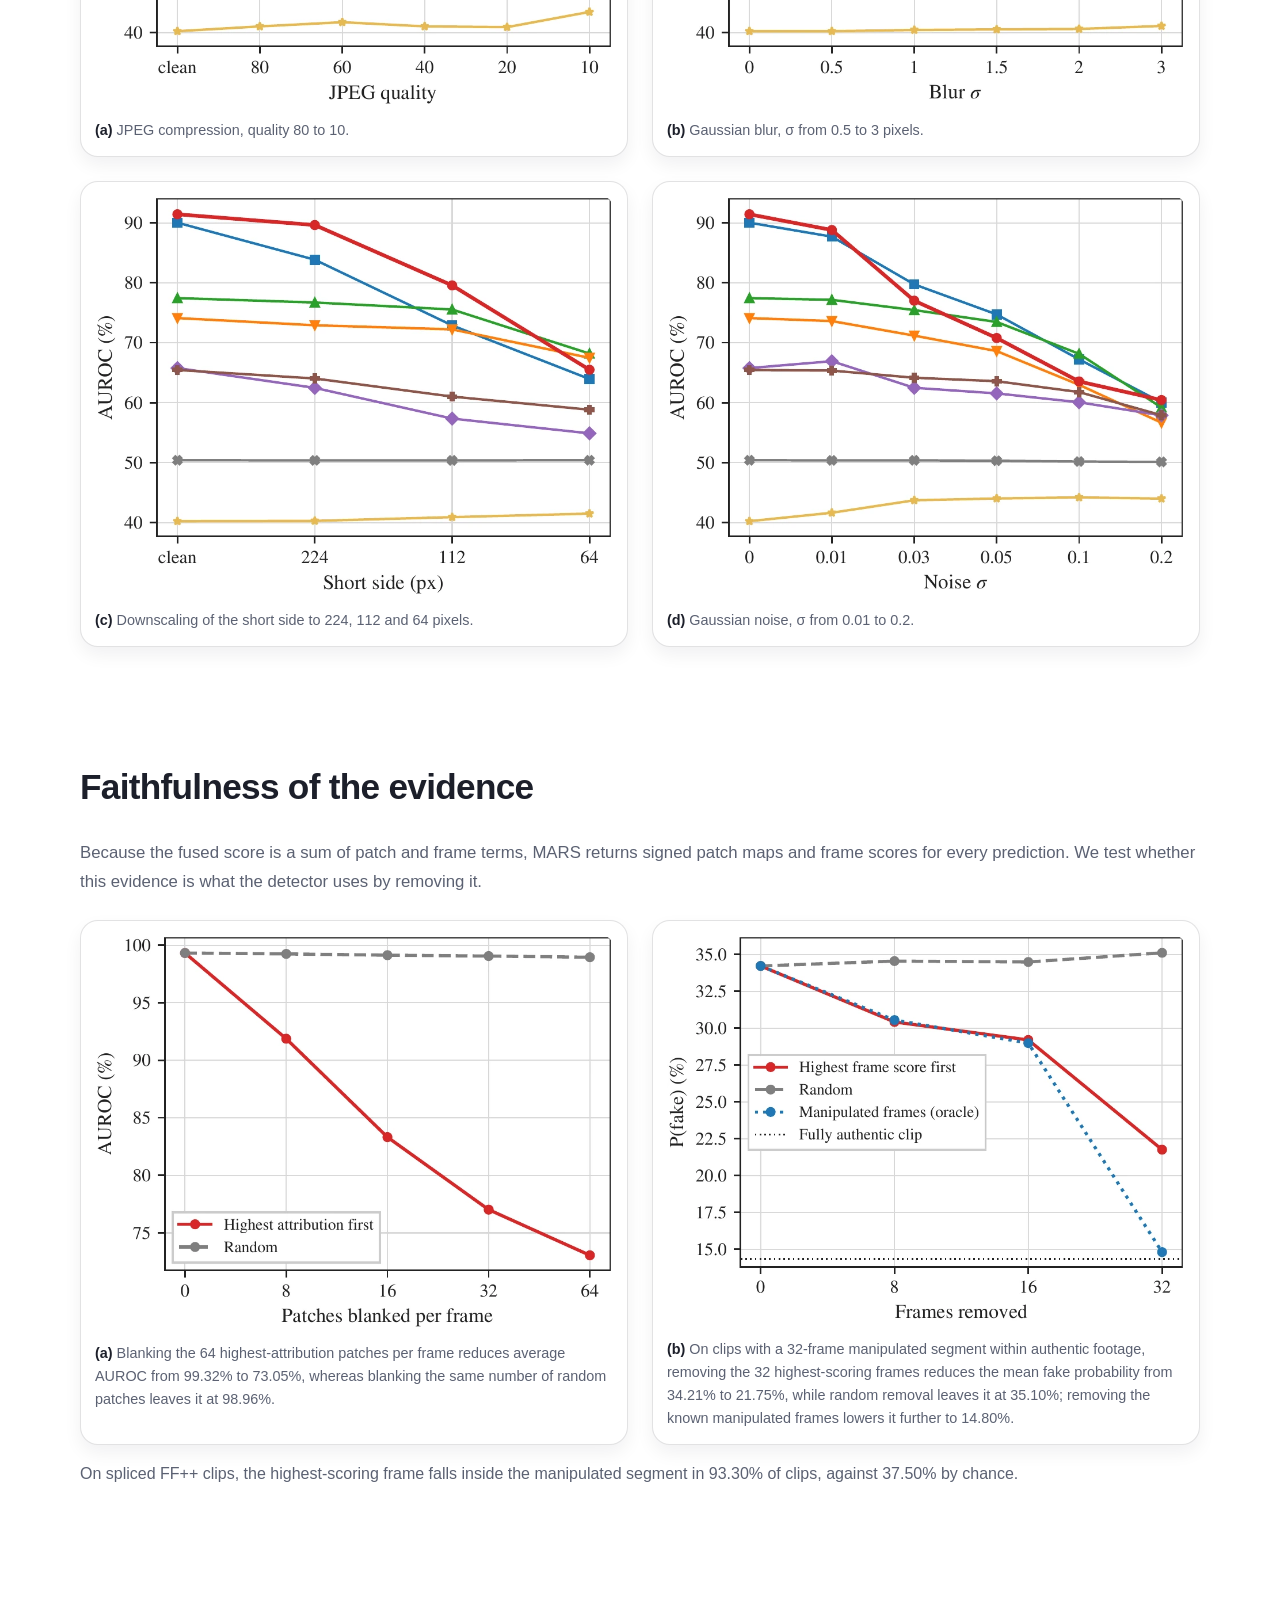
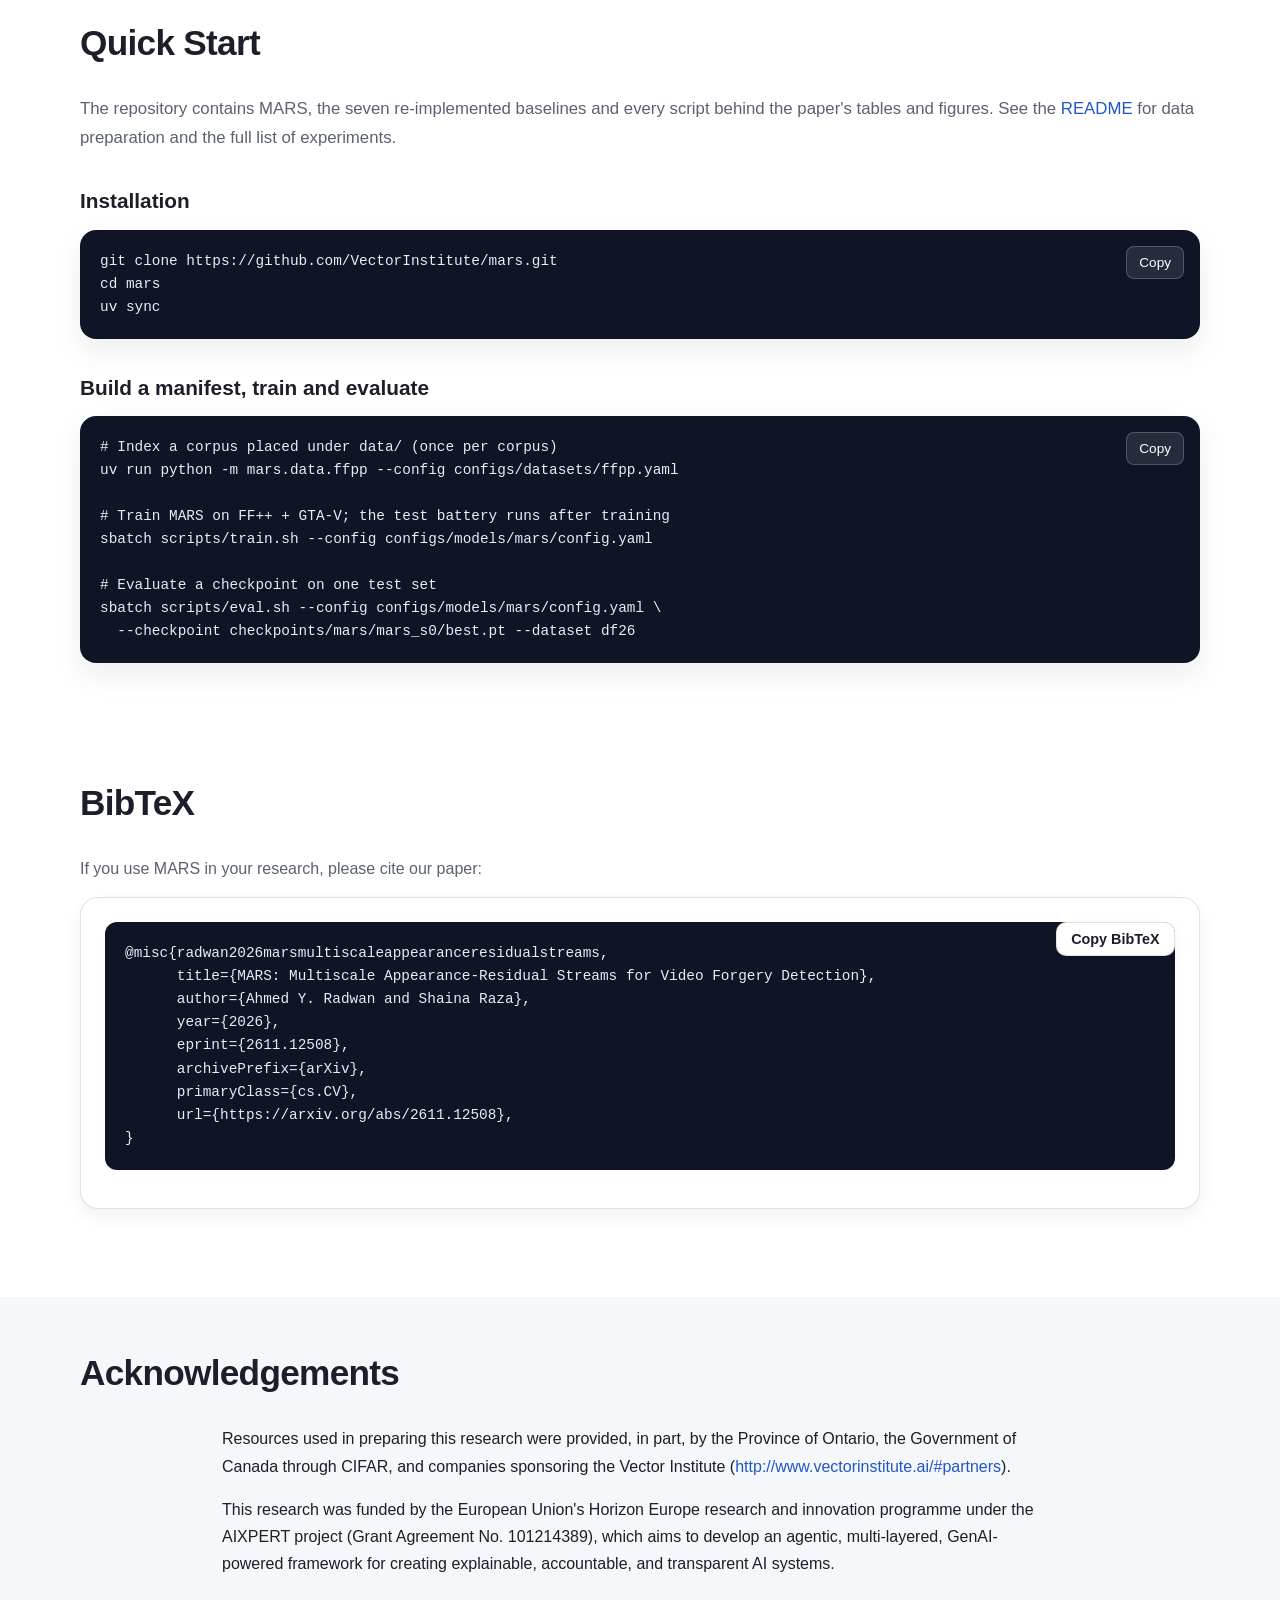
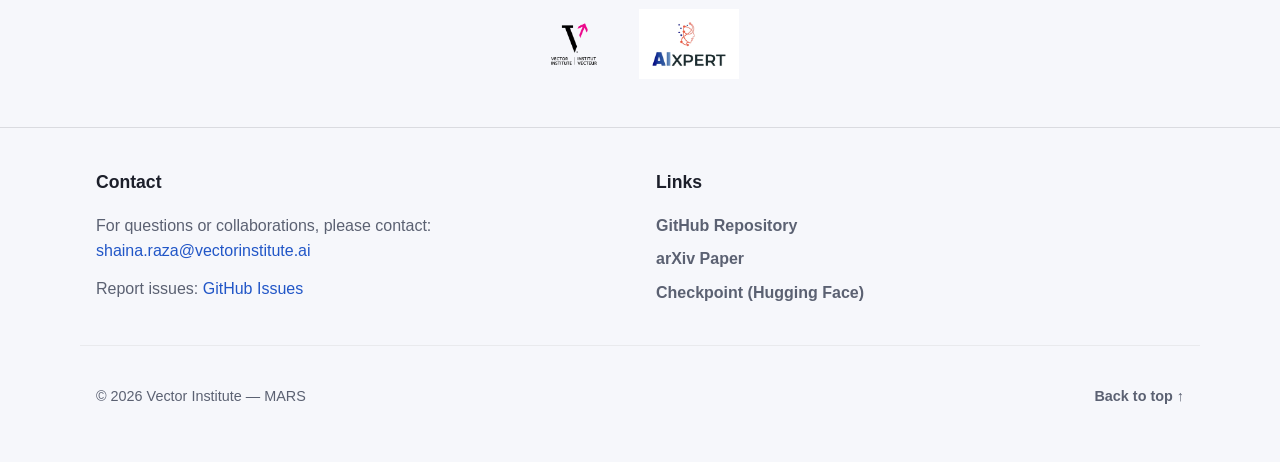
==== commit f0b85b6a: "docs: link the MARS checkpoint on Hugging Face" ====
--- a/docs/index.html
+++ b/docs/index.html
@@ -84,6 +84,10 @@
             <a class="btn btn-primary" target="_blank" rel="noreferrer" href="https://arxiv.org/abs/2611.12508">
               arXiv
             </a>
+            <a class="btn btn-primary" target="_blank" rel="noreferrer" href="https://huggingface.co/vector-institute/mars">
+              <img src="assets/logos/hf-logo.svg" alt="" class="btn-icon" />
+              Checkpoint
+            </a>
             <a class="btn btn-primary" target="_blank" rel="noreferrer" href="https://github.com/VectorInstitute/mars">
               Code
             </a>
@@ -375,6 +379,7 @@
           <ul class="footer-links">
             <li><a href="https://github.com/VectorInstitute/mars" target="_blank" rel="noreferrer">GitHub Repository</a></li>
             <li><a href="https://arxiv.org/abs/2611.12508" target="_blank" rel="noreferrer">arXiv Paper</a></li>
+            <li><a href="https://huggingface.co/vector-institute/mars" target="_blank" rel="noreferrer">Checkpoint (Hugging Face)</a></li>
           </ul>
         </div>
       </div>
--- a/docs/style.css
+++ b/docs/style.css
@@ -272,6 +272,12 @@
   justify-content: center;
 }
 
+.btn-icon {
+  height: 1.25em;
+  width: auto;
+  flex: none;
+}
+
 .btn {
   display: inline-flex;
   align-items: center;
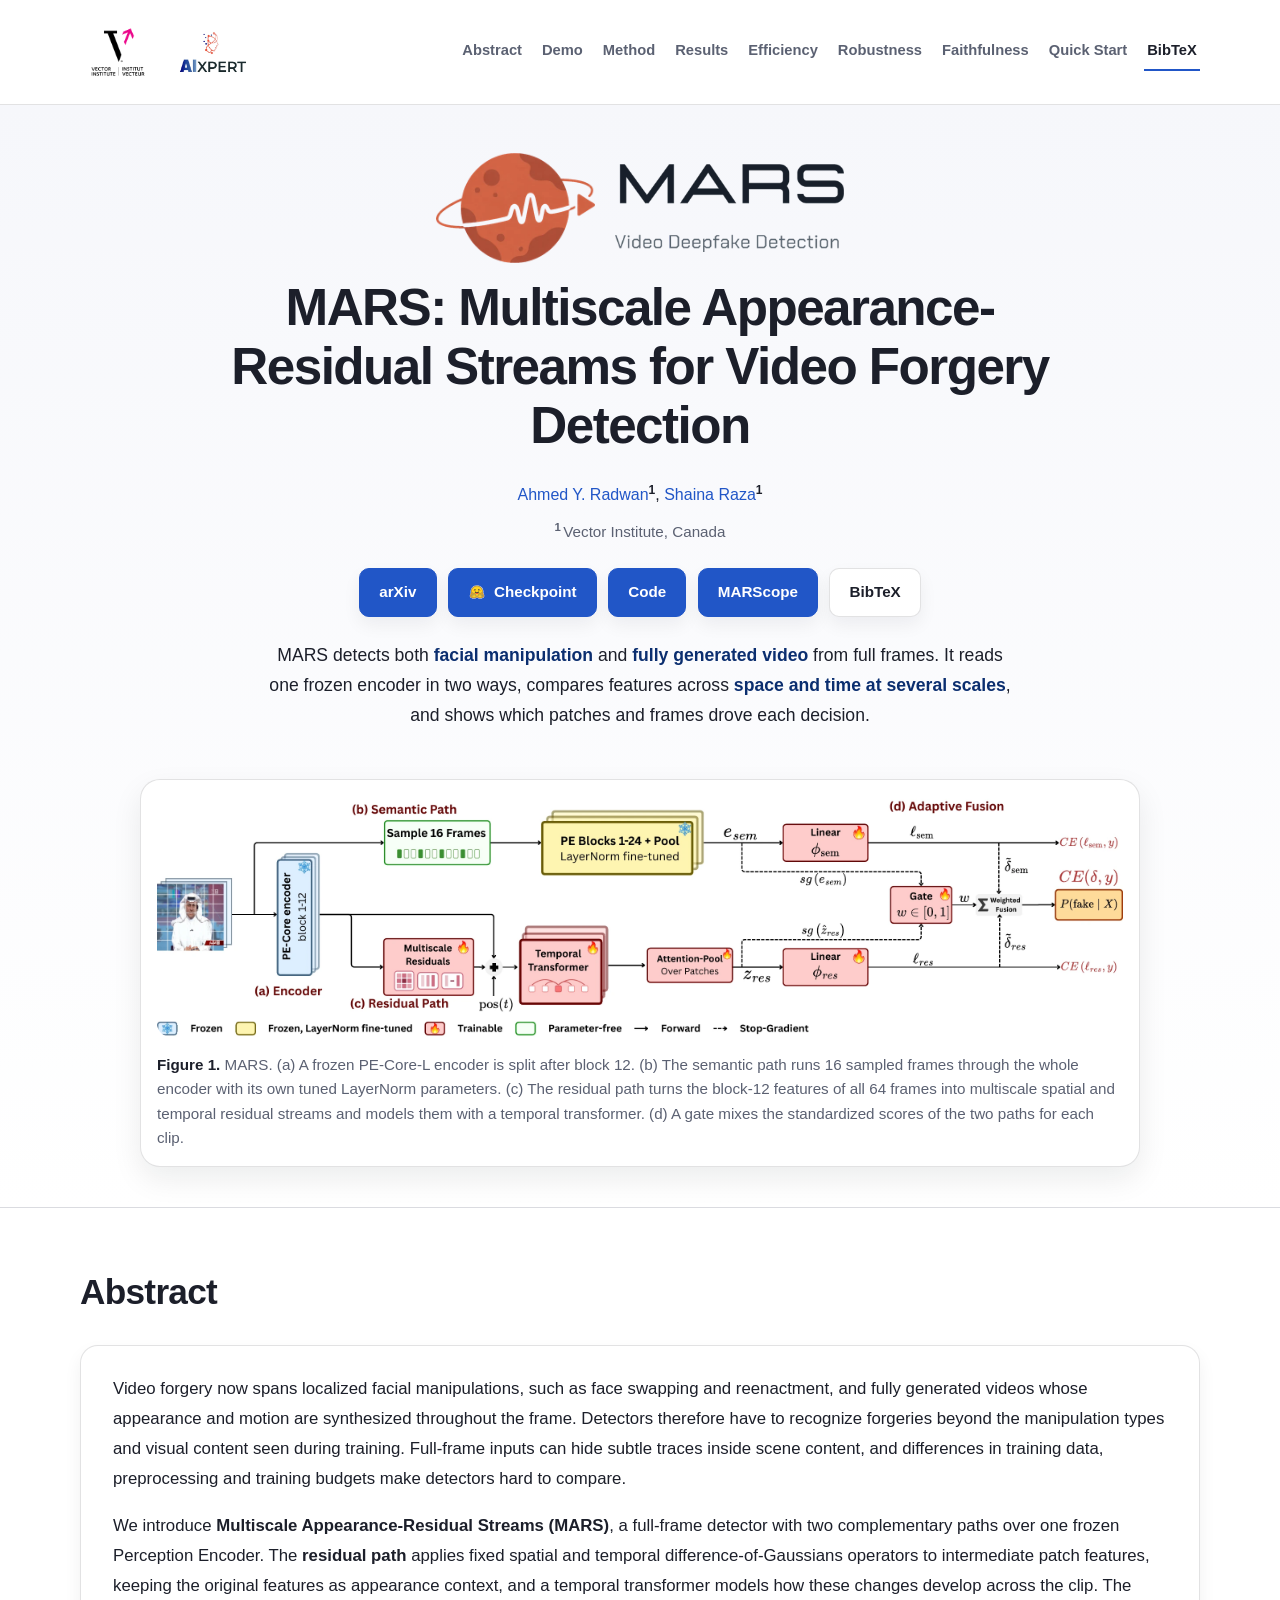
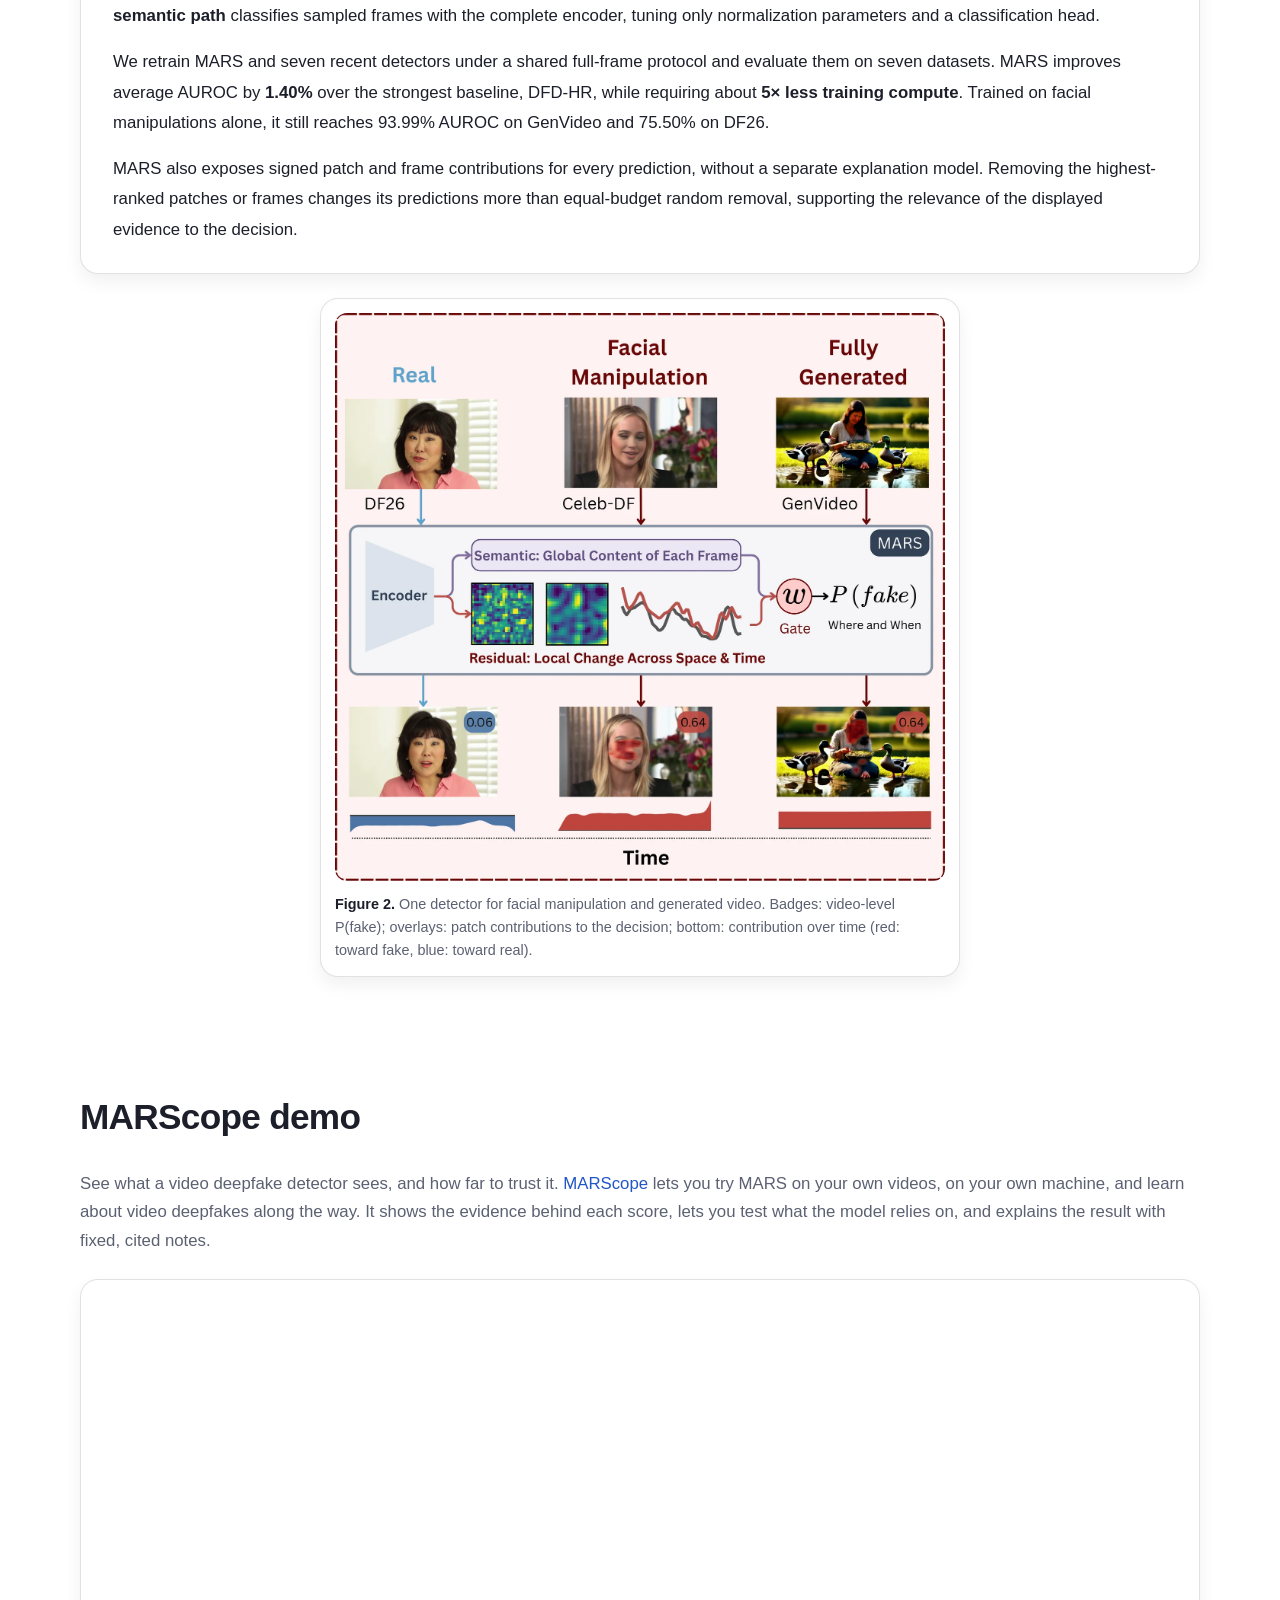
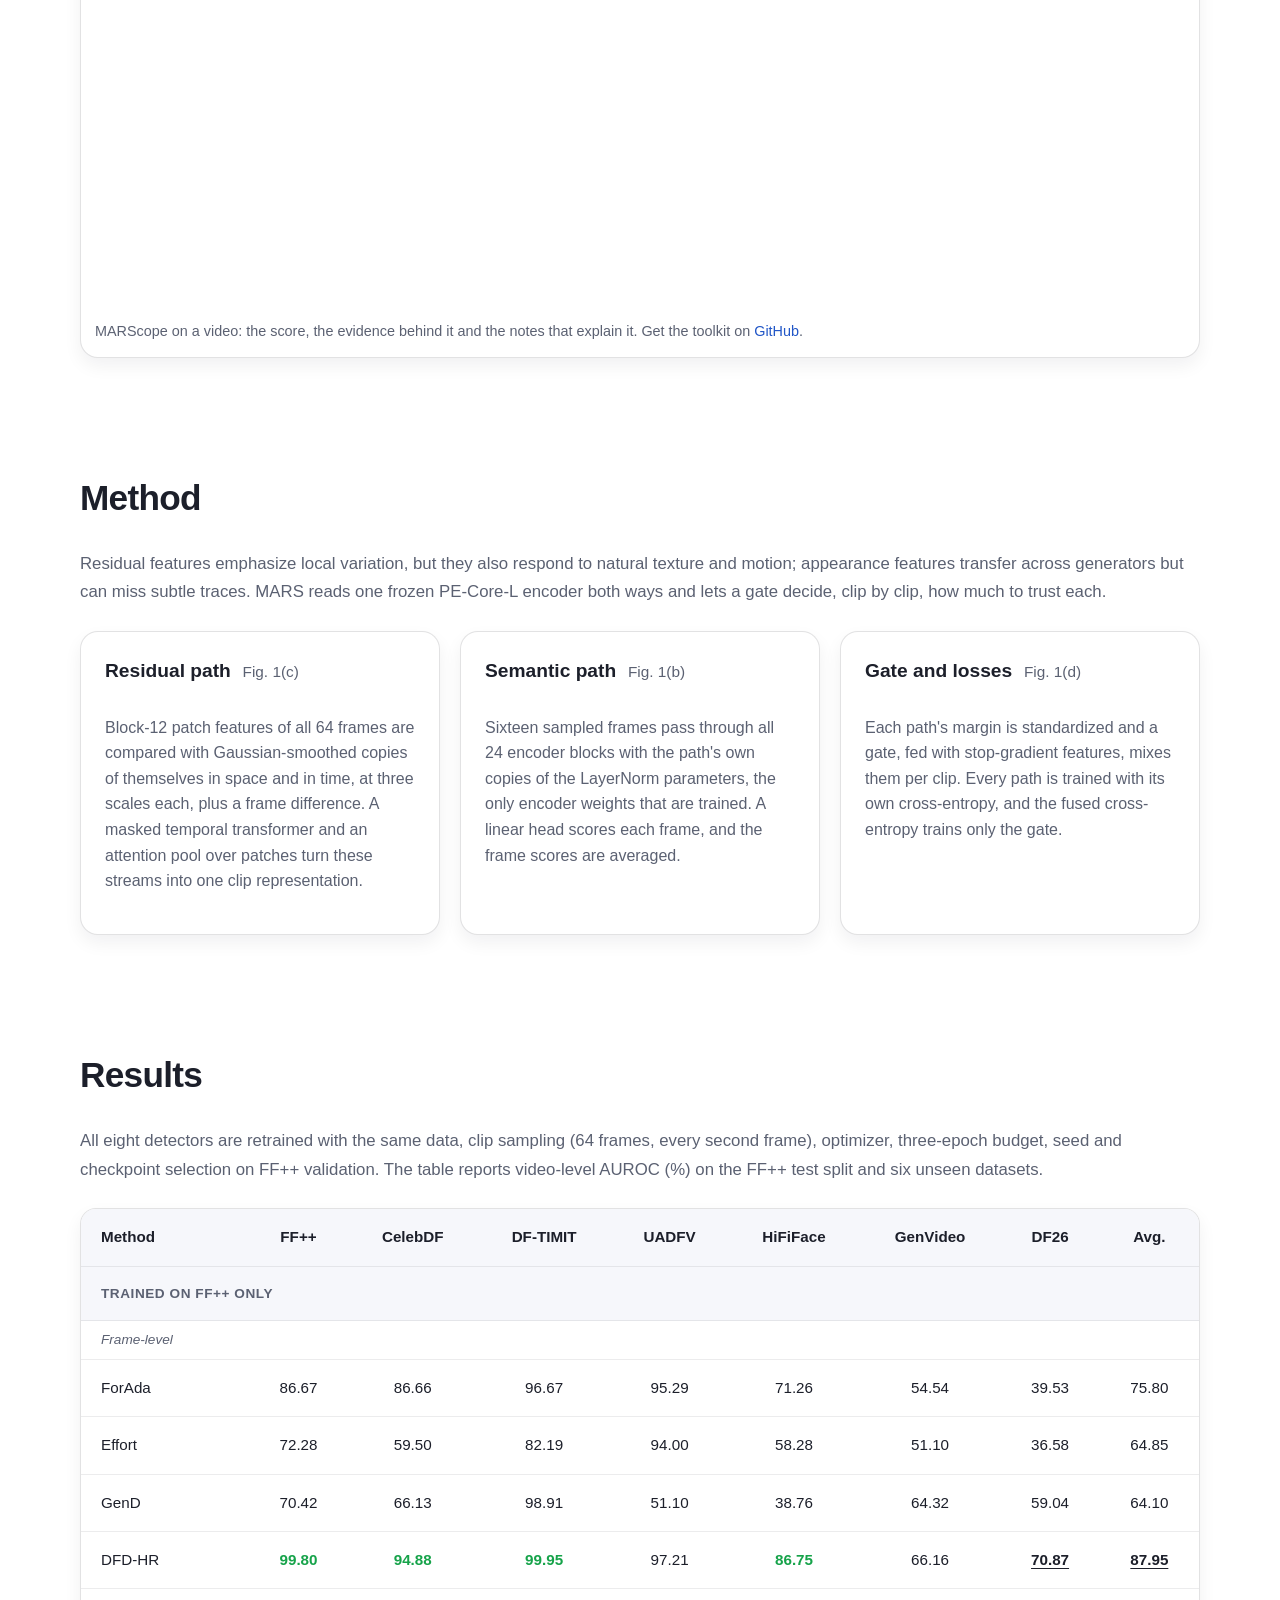
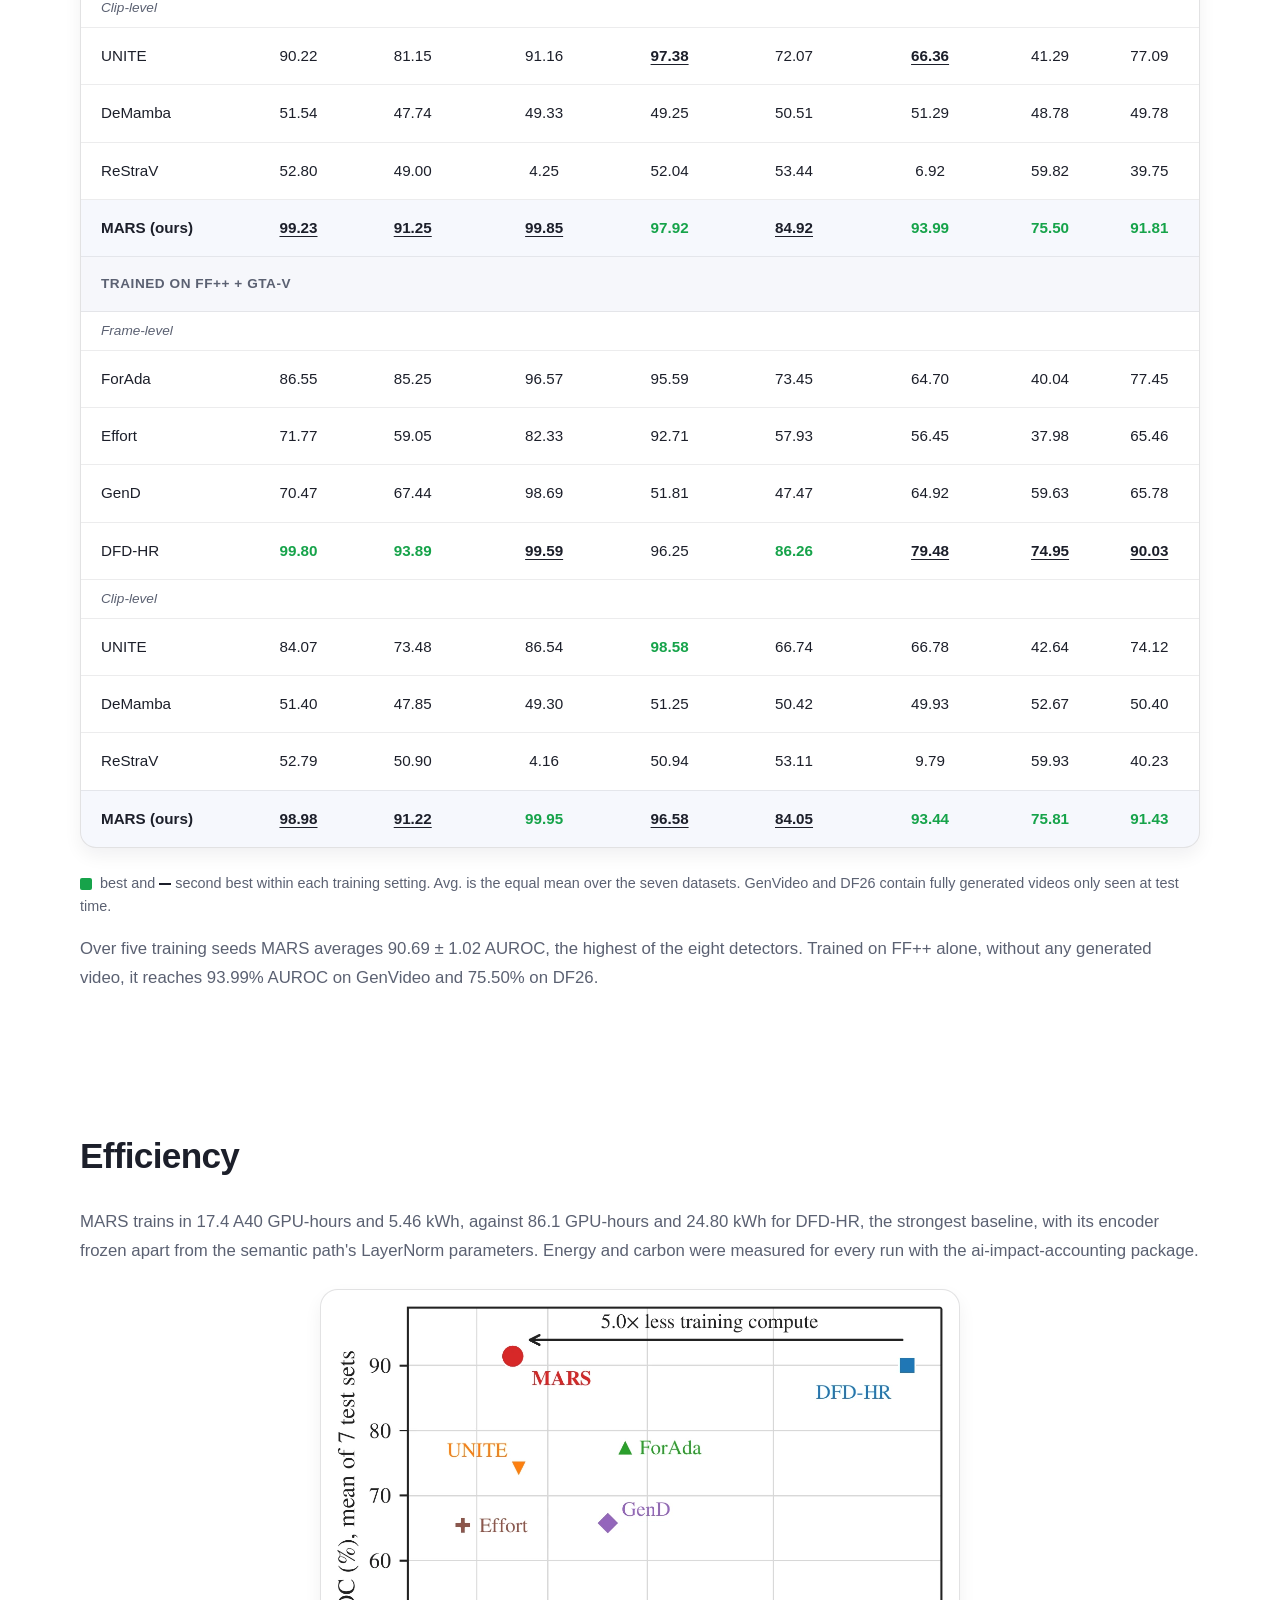
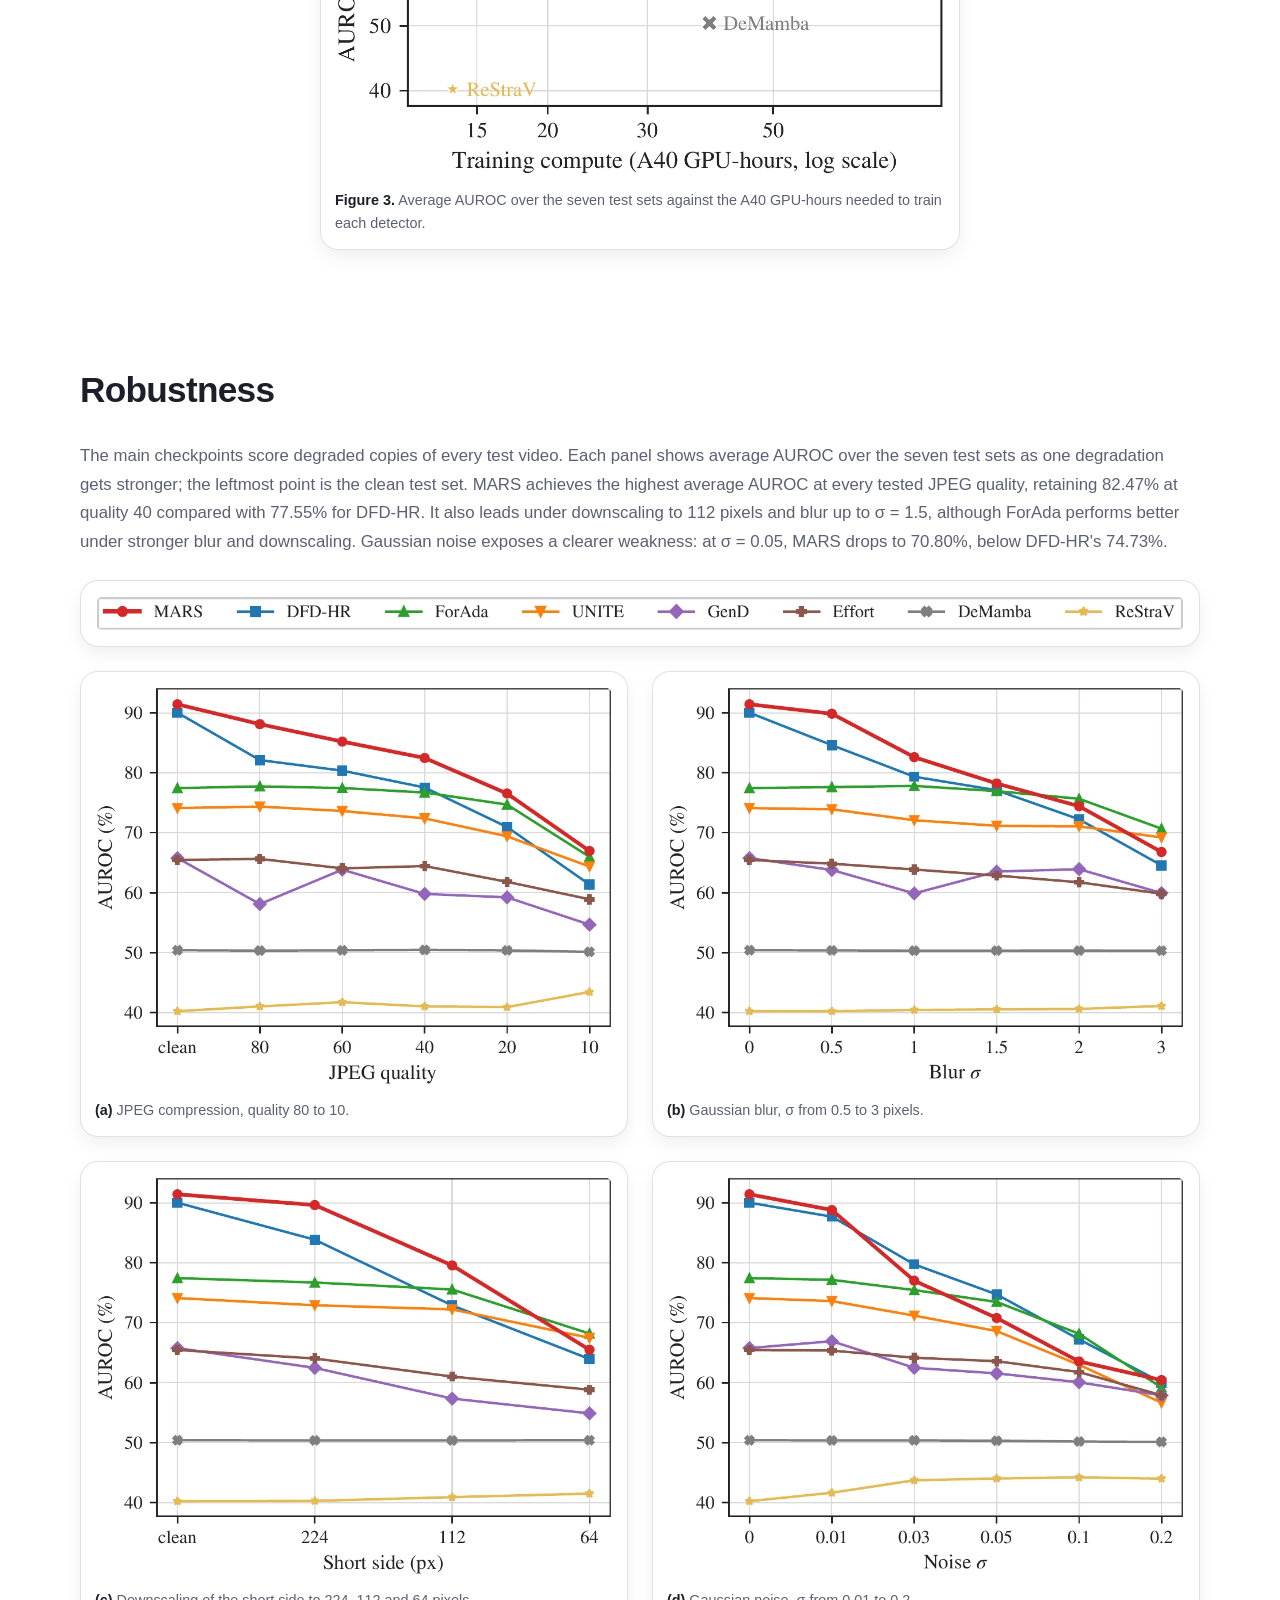
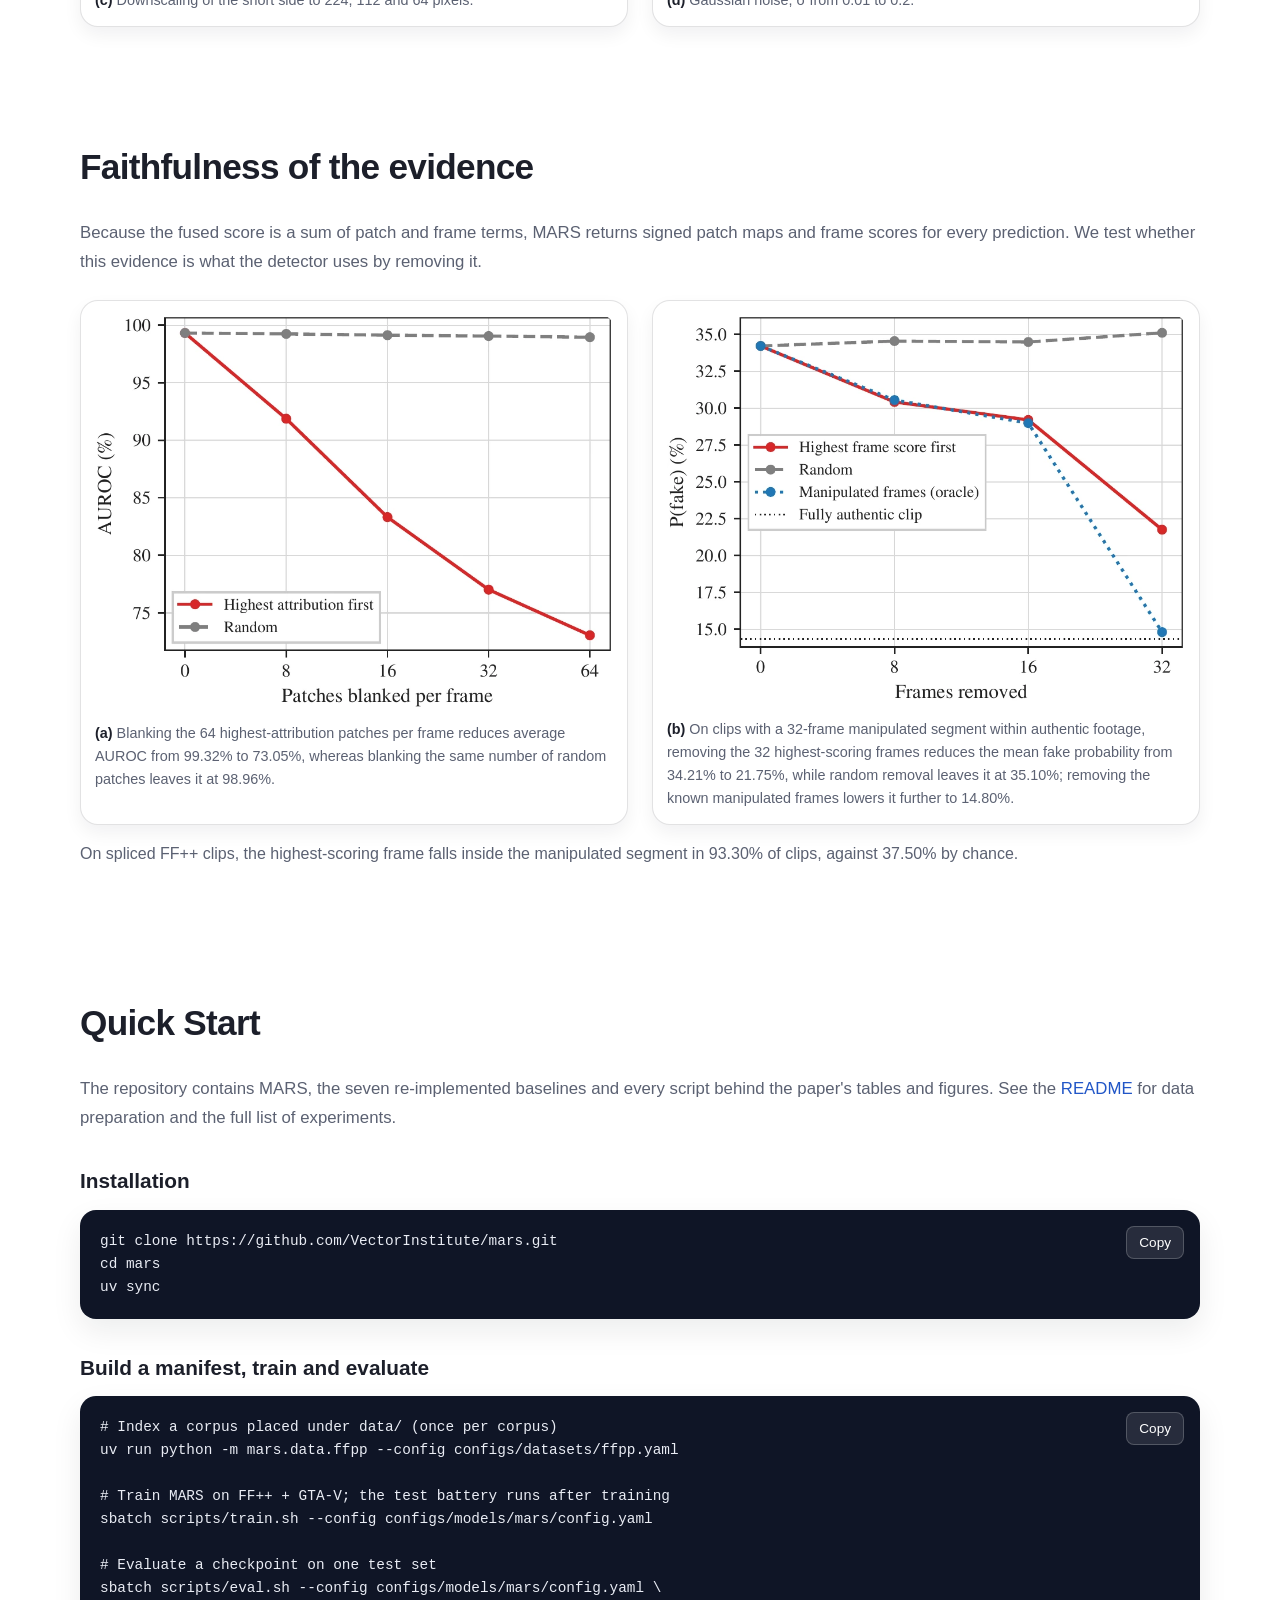
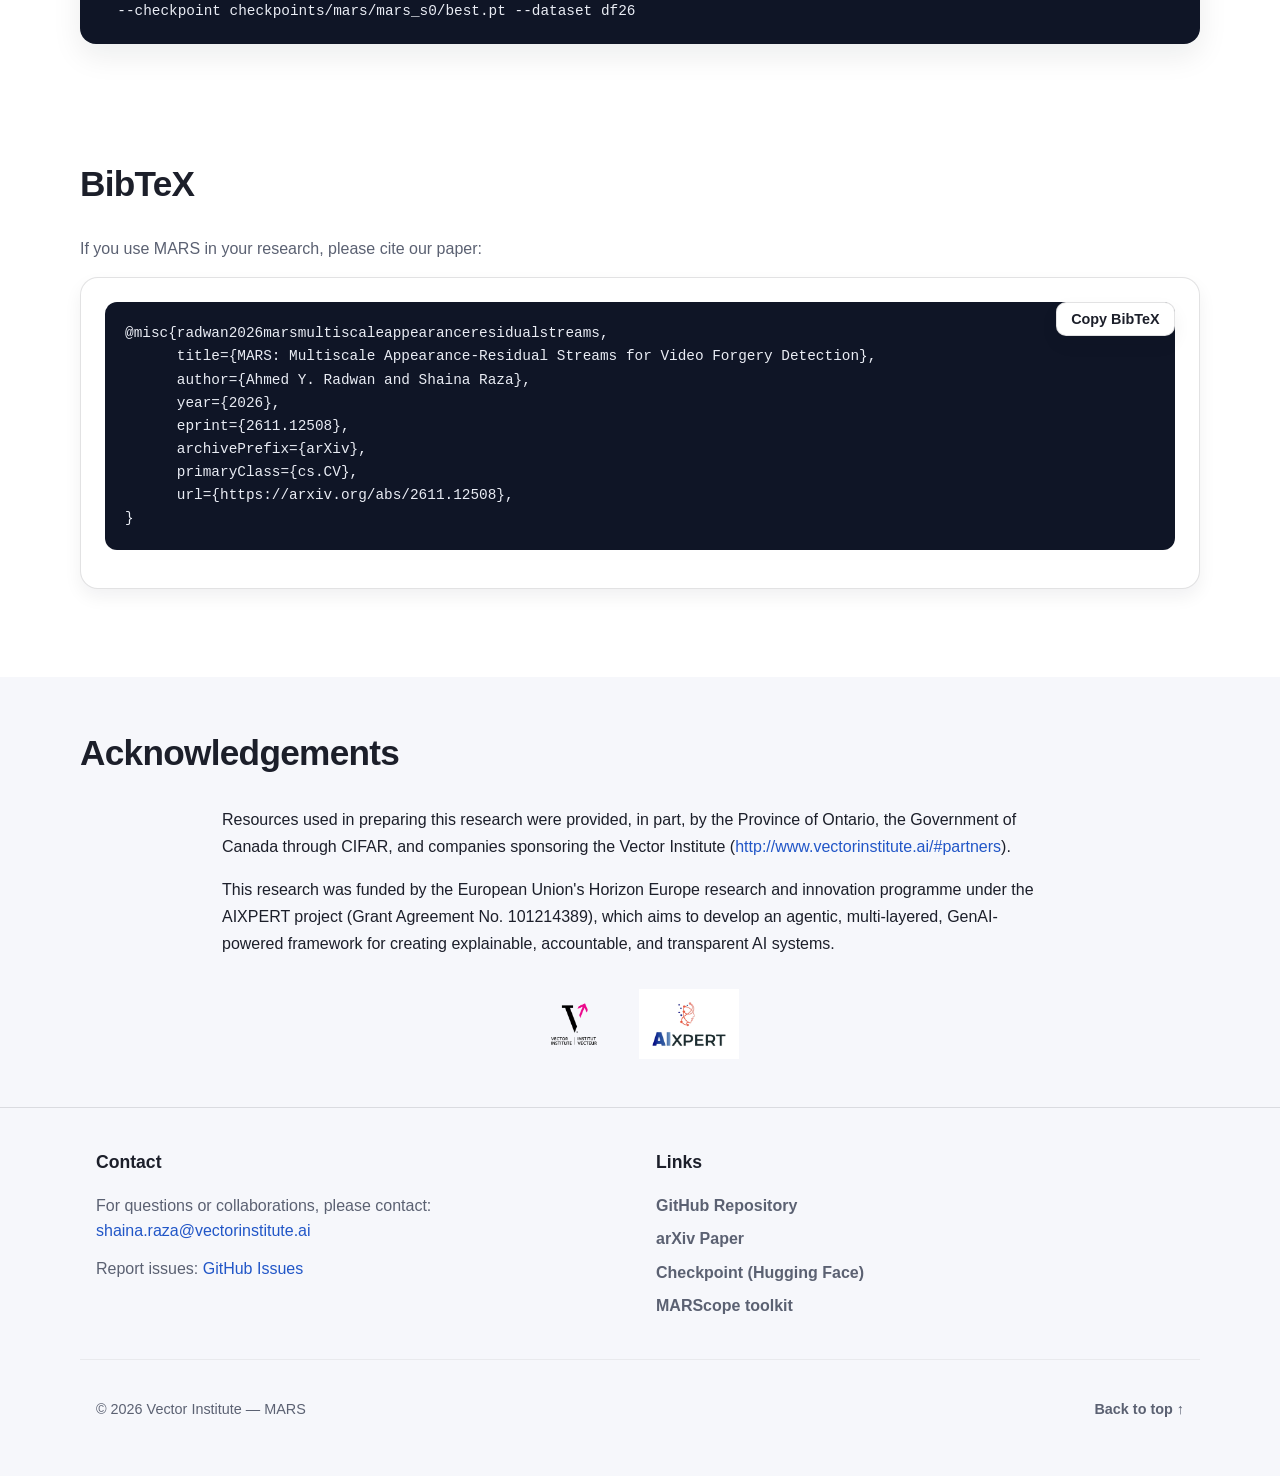
==== commit 84cd70ed: "docs: add MARScope demo video and toolkit link" ====
--- a/docs/index.html
+++ b/docs/index.html
@@ -53,6 +53,7 @@
       </button>
       <nav class="nav" id="nav" aria-label="Site navigation">
         <a href="#abstract">Abstract</a>
+        <a href="#demo">Demo</a>
         <a href="#method">Method</a>
         <a href="#results">Results</a>
         <a href="#efficiency">Efficiency</a>
@@ -91,6 +92,9 @@
             <a class="btn btn-primary" target="_blank" rel="noreferrer" href="https://github.com/VectorInstitute/mars">
               Code
             </a>
+            <a class="btn btn-primary" target="_blank" rel="noreferrer" href="https://github.com/VectorInstitute/marscope">
+              MARScope
+            </a>
             <a class="btn" href="#citation">BibTeX</a>
           </div>
           <p class="lead">
@@ -148,6 +152,22 @@
         <figcaption><strong>Figure 2.</strong> One detector for facial manipulation and generated video. Badges: video-level
           P(fake); overlays: patch contributions to the decision; bottom: contribution over time (red: toward fake, blue: toward
           real).</figcaption>
+      </figure>
+    </section>
+
+    <section id="demo" class="section">
+      <h2>MARScope demo</h2>
+      <p class="section-intro">
+        See what a video deepfake detector sees, and how far to trust it.
+        <a href="https://github.com/VectorInstitute/marscope" target="_blank" rel="noreferrer">MARScope</a> lets you try MARS
+        on your own videos, on your own machine, and learn about video deepfakes along the way. It shows the evidence behind
+        each score, lets you test what the model relies on, and explains the result with fixed, cited notes.
+      </p>
+      <figure class="figure figure-large">
+        <iframe class="video-embed" src="https://drive.google.com/file/d/1pVIvNulwyZCshrb98zoFQda9uUR0MvHT/preview"
+          title="MARScope demo" allow="autoplay; fullscreen" allowfullscreen loading="lazy"></iframe>
+        <figcaption>MARScope on a video: the score, the evidence behind it and the notes that explain it.
+          Get the toolkit on <a href="https://github.com/VectorInstitute/marscope" target="_blank" rel="noreferrer">GitHub</a>.</figcaption>
       </figure>
     </section>
 
@@ -380,6 +400,7 @@
             <li><a href="https://github.com/VectorInstitute/mars" target="_blank" rel="noreferrer">GitHub Repository</a></li>
             <li><a href="https://arxiv.org/abs/2611.12508" target="_blank" rel="noreferrer">arXiv Paper</a></li>
             <li><a href="https://huggingface.co/vector-institute/mars" target="_blank" rel="noreferrer">Checkpoint (Hugging Face)</a></li>
+            <li><a href="https://github.com/VectorInstitute/marscope" target="_blank" rel="noreferrer">MARScope toolkit</a></li>
           </ul>
         </div>
       </div>
--- a/docs/style.css
+++ b/docs/style.css
@@ -635,6 +635,14 @@
   border-radius: 12px;
 }
 
+.video-embed {
+  width: 100%;
+  aspect-ratio: 16 / 9;
+  border: 0;
+  border-radius: 12px;
+  display: block;
+}
+
 .figure figcaption {
   margin-top: 0.75rem;
   color: var(--text-muted);
